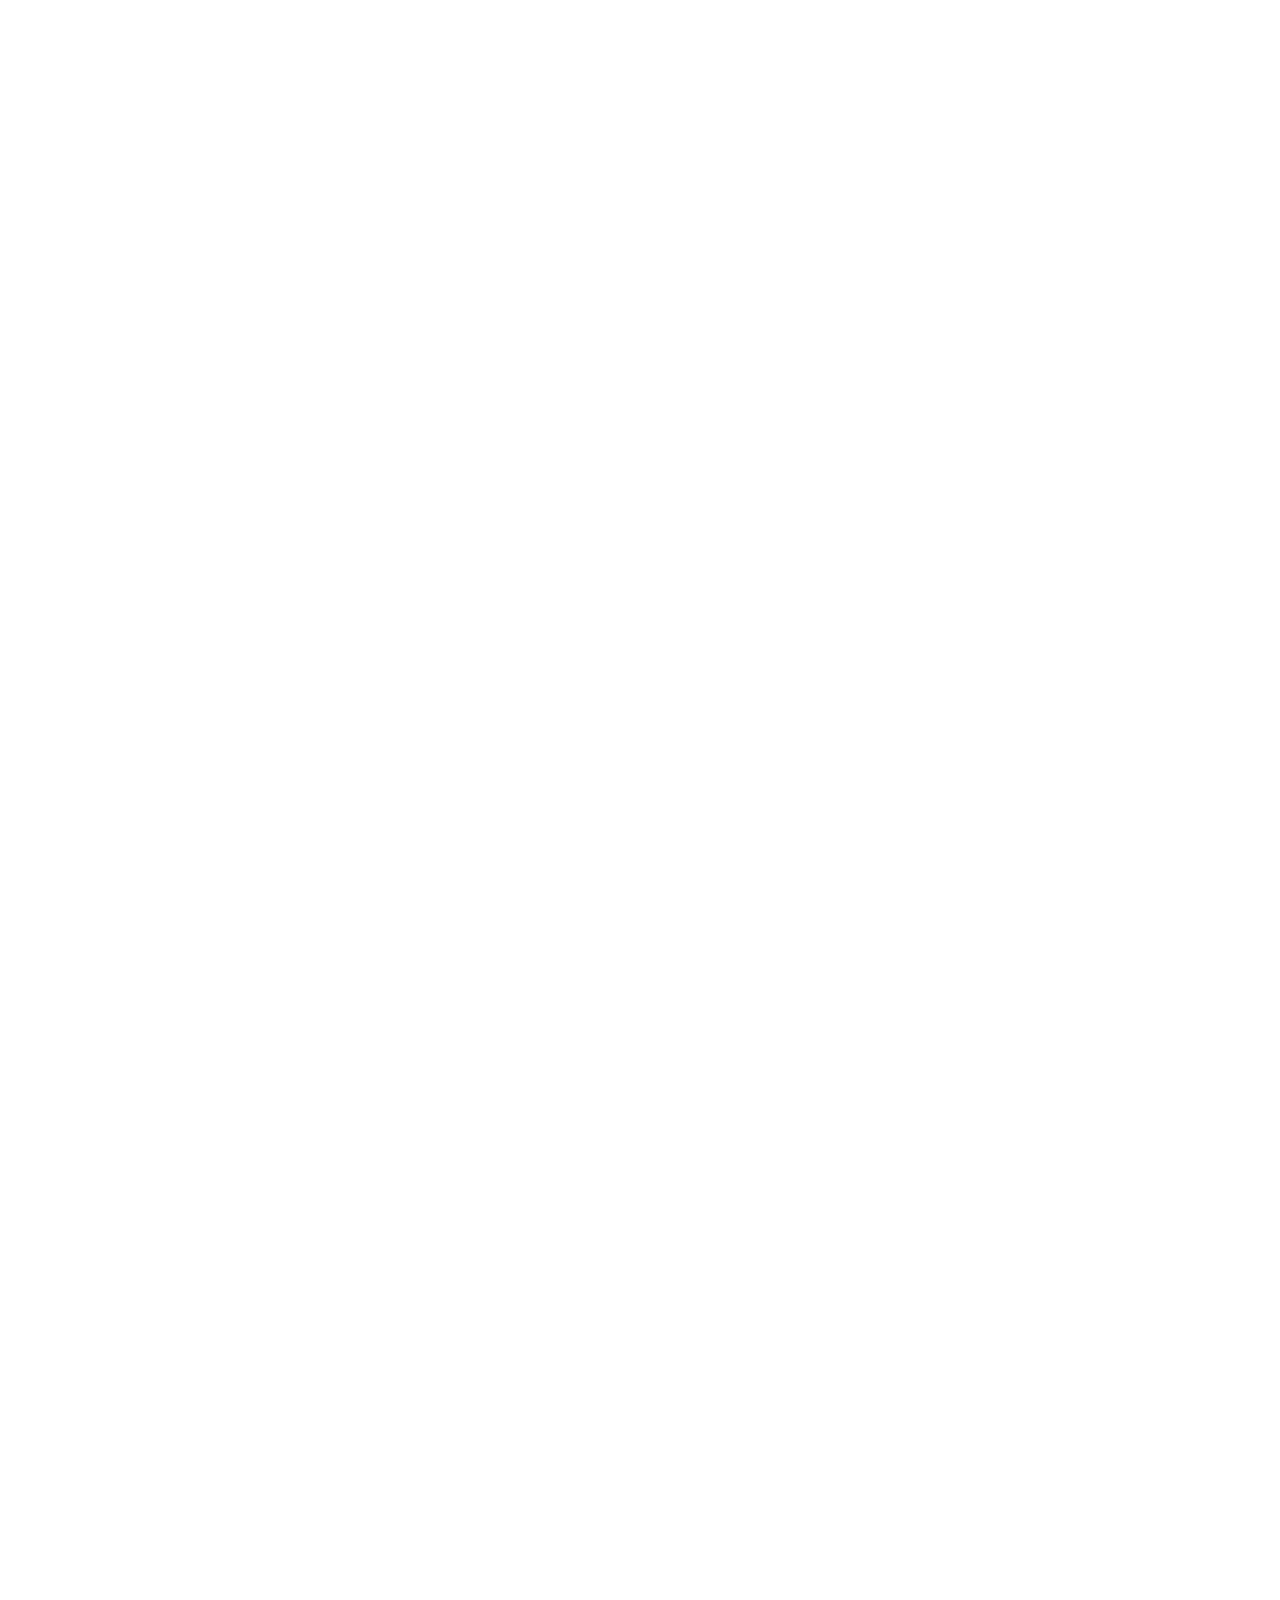
==== index.html @ 77cca32c "asd" ====
<!DOCTYPE html>
<html lang="ru">
<head>
  <meta charset="UTF-8" />
  <meta name="viewport" content="width=device-width, initial-scale=1.0" />
  <title>Nelly dental clinic — Стоматология 5 звезд</title>

  <!-- Шрифты и иконки -->
  <link rel="preconnect" href="https://fonts.googleapis.com" />
  <link rel="preconnect" href="https://fonts.gstatic.com" crossorigin />
  <link href="https://fonts.googleapis.com/css2?family=Montserrat:wght@300;400;500;600;700&display=swap" rel="stylesheet"/>
  <link rel="stylesheet" href="https://cdnjs.cloudflare.com/ajax/libs/font-awesome/6.5.0/css/all.min.css"/>
  <link rel="icon" type="image/png" href="../img/logo.jpg">

  <!-- Основные стили проекта -->
  <link rel="stylesheet" href="css/styles.css" />
</head>
<body>
  <!-- ─────── Top Bar ─────── -->
  <div class="top-bar">
    <div class="container top-bar-container">
      <div class="top-bar-info">
        <div class="info-item">
          <i class="fa-solid fa-location-dot icon"></i>
          <span class="top">Улы Дала, 35, Город Астана</span>
        </div>
        <div class="info-item">
          <i class="fa-solid fa-clock icon"></i>
          <span class="top">Пн-Пт 10:00-19:00  Сб, Вс 10:00-16:00</span>
        </div>
        <div class="info-item phone">
          <i class="fa-solid fa-phone icon"></i>
          <span>+7 705 402 61 81</span>
        </div>
      </div>

      <div class="social-icons">
        <a href="https://www.instagram.com/nelly_dental/" class="social-icon"><i class="fa-brands fa-instagram"></i></a>
        <a href="https://wa.me/77054026181" class="social-icon"><i class="fa-brands fa-whatsapp"></i></a>
        <a href="https://wa.me/77054026181" class="social-icon"><i class="fa-brands fa-telegram"></i></a>
      </div>
    </div>
  </div>

  <!-- ─────── Header ─────── -->
  <header class="header">
    <div class="container header-container">
      <!-- Логотип -->
      <div class="logo">
        <a href="/">Nelly<span>dental clinic</span></a>
      </div>

      <!-- Основная навигация (десктоп) -->
      <nav class="main-nav">
        <ul>
          <li><a href="/">ГЛАВНАЯ</a></li>
          <li><a href="/price/">ЦЕНЫ</a></li>
          <li><a href="/cases/">КЕЙСЫ</a></li>
          <li><a href="/doctors/">ВРАЧИ</a></li>
          <li><a href="/contacts/">КОНТАКТЫ</a></li>
          <li><a href="/reviews/">ОТЗЫВЫ</a></li>
          <li><a href="/media/">МЕДИА</a></li>
        </ul>
      </nav>

      <!-- Бургер-меню -->
      <div class="burger" id="burger">
        <span></span>
        <span></span>
        <span></span>
      </div>
    </div>
  </header>

  <!-- Оверлей для мобильного меню -->
  <div class="menu-overlay" id="menuOverlay"></div>

  <!-- Мобильное меню (выезжает сбоку) -->
  <nav class="mobile-nav" id="mobileNav">
    <button class="close-menu" id="closeMenu">
      <i class="fa-solid fa-times"></i>
    </button>
    <div class="mobile-nav-content">
      <div class="mobile-logo">
        <span>Nelly</span>
        <small>dental clinic</small>
      </div>
      <ul>
        <li><a href="/"><i class="fa-solid fa-house"></i>Главная</a></li>
        <li><a href="/price/"><i class="fa-solid fa-tenge-sign"></i>Цены</a></li>
        <li><a href="/cases/"><i class="fa-solid fa-images"></i>Кейсы</a></li>
        <li><a href="/doctors/"><i class="fa-solid fa-user-doctor"></i>Врачи</a></li>
        <li><a href="/contacts/"><i class="fa-solid fa-phone"></i>Контакты</a></li>
        <li><a href="/contacts/"><i class="fa-solid fa-star"></i>Отзывы</a></li>
        <li><a href="/media/"><i class="fa-solid fa-play"></i>Медиа</a></li>
      </ul>
      <div class="mobile-contact">
        <a href="tel:+77054026181" class="mobile-phone">
          <i class="fa-solid fa-phone"></i>
          +7 705 402 61 81
        </a>
        <div class="mobile-social">
          <a href="#" class="mobile-social-link">
            <i class="fa-brands fa-instagram"></i>
          </a>
          <a href="#" class="mobile-social-link">
            <i class="fa-brands fa-whatsapp"></i>
          </a>
          <a href="#" class="mobile-social-link">
            <i class="fa-brands fa-telegram"></i>
          </a>
        </div>
      </div>
    </div>
  </nav>

  <!-- ─────── Hero ─────── -->
<section class="hero-new">
  <div class="hero-new-background">
    <img src="img/main.jpeg" alt="Команда Nelly dental clinic" class="hero-new-image" />
    <div class="hero-new-overlay"></div>
  </div>

  <div class="hero-new-content">
    <div class="hero-new-actions">
      <a href="/contacts/" class="hero-new-btn primary">ЗАПИСАТЬСЯ НА ПРИЕМ</a>
      <a href="#about" class="hero-new-btn secondary">О КЛИНИКЕ</a>
    </div>
  </div>
</section>


  <!-- ─────── Tagline ─────── -->
  <section class="tagline-section">
    <div class="container">
      <img src="img/logo.jpg" class="logo-img">
      <h2 class="tagline-text">
        МЫ РАБОТАЕМ НЕ НА ПОТОК, А НА РЕЗУЛЬТАТ!
      </h2>
    </div>
  </section>

  <!-- ─────── Services 
  <section class="services-main" id="services">
    <div class="container">
      <div class="section-header">
        <h2>НАШИ УСЛУГИ</h2>
        <p>Полный спектр стоматологических услуг премиум-класса</p>
      </div>

      <div class="services-grid">
       Карточка 1 
        <div class="service-item featured">
          <i class="fa-solid fa-tooth service-icon"></i>
          <h3>ЛЕЧЕНИЕ ЗУБОВ</h3>
          <p>
            Безболезненное лечение кариеса, пульпита и других заболеваний с
            применением современных материалов и технологий.
          </p>
          <a href="../price/" class="service-link">ПОДРОБНЕЕ</a>
        </div>

        Карточка 2 
        <div class="service-item">
          <i class="fa-solid fa-bolt service-icon"></i>
          <h3>ИМПЛАНТАЦИЯ</h3>
          <p>
            Установка имплантов премиум-класса с пожизненной гарантией от
            ведущих мировых производителей.
          </p>
          <a href="/price/" class="service-link">ПОДРОБНЕЕ</a>
        </div>

        Карточка 3
        <div class="service-item">
          <i class="fa-solid fa-teeth service-icon"></i>
          <h3>ПРОТЕЗИРОВАНИЕ</h3>
          <p>
            Восстановление утраченных зубов с помощью современных коронок,
            виниров и мостовидных протезов.
          </p>
          <a href="/price/" class="service-link">ПОДРОБНЕЕ</a>
        </div>

        Карточка 4 
        <div class="service-item">
          <i class="fa-solid fa-ruler-combined service-icon"></i>
          <h3>ОРТОДОНТИЯ</h3>
          <p>
            Исправление прикуса и выравнивание зубов с помощью современных
            брекет-систем и элайнеров.
          </p>
          <a href="/price/" class="service-link">ПОДРОБНЕЕ</a>
        </div>

       Карточка 5
        <div class="service-item">
          <i class="fa-solid fa-star-of-life service-icon"></i>
          <h3>ГИГИЕНА И ОТБЕЛИВАНИЕ</h3>
          <p>
            Профессиональная чистка зубов и отбеливание для идеальной белизны и
            здоровья вашей улыбки.
          </p>
          <a href="/price/" class="service-link">ПОДРОБНЕЕ</a>
        </div>

        Карточка 6 
        <div class="service-item">
          <i class="fa-solid fa-user-doctor service-icon"></i>
          <h3>ХИРУРГИЯ</h3>
          <p>
            Хирургические вмешательства любой сложности с применением современных
            методик и оборудования.
          </p>
          <a href="/price/" class="service-link">ПОДРОБНЕЕ</a>
        </div>
      </div>
    </div>
  </section> -->

  <!-- ─────── About ─────── -->
  <section class="about-main" id="about">
    <div class="container">
      <div class="about-content">
        <div class="about-text">
          <h2>НАША МИССИЯ</h2>
          <p class="about-lead">
            Мы верим в то, что прививая навыки своевременного обращения к
            стоматологу, правильной гигиене полости рта, использование
            качественных средств гигиены — это всё приводит к осознанной заботе
            пациента о своём здоровье. Используя высококачественные современные
            методы лечения, новейшее оборудование, проверенные временем
            материалы мы добиваемся отличных долгосрочных результатов максимально
            быстро, комфортно и безболезненно. <br /><br />
            Наша миссия — донесение до населения нашей прекрасной страны
            важности профилактики и сохранности своих зубов с рождения и на всю
            жизнь! Для достижения нашей миссии мы используем понятные и простые
            методы. <br /><br />
            Наш девиз — ничего нет лучше своих зубов, данных природой.
            Отношения с пациентами построены на доверии и честности, что
            приводит к тому, что нас рекомендуют и лечатся у нас семьями,
            позволяя нашей команде вдохновляться и развиваться изо дня в день.
            Профилактика стоматологических заболеваний — это основа здоровья и
            долгосрочных улыбок.
          </p>
          <a href="/cases/" class="about-cta">ПОСМОТРЕТЬ НАШИ РАБОТЫ</a>
        </div>

        <div class="about-image">
          <img src="../img/mission.jfif" alt="Клиника Nelly dental" />
        </div>
      </div>
    </div>
  </section>

  <!-- ─────── Ratings ─────── -->
  <section class="ratings-section">
    <div class="container">
      <div class="section-header">
        <h2>НАШИ РЕЙТИНГИ</h2>
        <p>Высокие оценки пациентов на ведущих платформах</p>
      </div>

      <div class="ratings-grid">
        <div class="rating-card">
          <div class="rating-icon">
            <img src="../img/2gis.png" alt="2GIS" width="100" height="100" />
          </div>
          <div class="rating-title">2GIS</div>
          <div class="rating-link">
            <a href="https://2gis.kz" target="_blank">2gis.kz</a>
          </div>
          <div class="rating-score">
            Рейтинг<br /><strong>5.0</strong>/5.0
          </div>
        </div>
      </div>
    </div>
  </section>

  <!-- ─────── Testimonials ─────── -->
  <section class="testimonials-main">
    <div class="container">
      <div class="section-header">
        <h2>ОТЗЫВЫ ПАЦИЕНТОВ</h2>
        <p>
          Реальные истории людей, которые изменили свою жизнь благодаря красивой
          улыбке
        </p>
      </div>

      <div class="testimonials-grid">
        <!-- Отзыв 1 -->
        <div class="testimonial-card">
          <div class="testimonial-rating">
            <span class="star">★</span><span class="star">★</span
            ><span class="star">★</span><span class="star">★</span
            ><span class="star">★</span>
          </div>
          <blockquote>
            «Я хочу поделиться своим положительным опытом в стоматологии! Этот
            медицинский центр проявил высокую клиентоориентированность,
            доброжелательность и профессионализм с самого начала. Мои зубы после
            лечения выглядят идеально, вы даже не заметите, есть ли пломба.<br />
            Отдельное спасибо доктору Мерей Амирулловне и Нелли Ринатовне за их
            заботу и навыки!»
          </blockquote>
          <div class="testimonial-author">
            <div class="author-avatar">
              <img src="../img/avatar.jpg" alt="Перизат" />
            </div>
            <div class="author-info">
              <h4>Перизат Тазжибаева</h4>
            </div>
          </div>
        </div>

        <!-- Отзыв 2 -->
        <div class="testimonial-card">
          <div class="testimonial-rating">
            <span class="star">★</span><span class="star">★</span
            ><span class="star">★</span><span class="star">★</span
            ><span class="star">★</span>
          </div>
          <blockquote>
            «Хочу выразить огромную благодарность всей команде клиники и лично
            врачу Акмарал Айдарбековне за внимательное отношение и качественную
            работу! Рекомендую клинику всем, кто ценит качество и заботу».
          </blockquote>
          <div class="testimonial-author">
            <div class="author-avatar">
              <img src="../img/avatar.jpg" alt="Оксана" />
            </div>
            <div class="author-info">
              <h4>Оксана Савельева</h4>
            </div>
          </div>
        </div>

        <!-- Отзыв 3 -->
        <div class="testimonial-card">
          <div class="testimonial-rating">
            <span class="star">★</span><span class="star">★</span
            ><span class="star">★</span><span class="star">★</span
            ><span class="star">★</span>
          </div>
          <blockquote>
            «Замечательная клиника с профессиональным и заботливым персоналом!
            Очень приятно, когда в клинике не только качественное обслуживание,
            но и доброжелательная атмосфера.»
          </blockquote>
          <div class="testimonial-author">
            <div class="author-avatar">
              <img src="../img/avatar.jpg" alt="Сара" />
            </div>
            <div class="author-info">
              <h4>Сара Амангелди</h4>
            </div>
          </div>
        </div>
      </div>
    </div>
  </section>

  <!-- ─────── Footer ─────── -->
  <footer class="footer">
    <div class="container">
      <div class="footer-content">
        <div class="footer-info">
          <div class="footer-logo">
            <a href="/">Nelly dental clinic</a>
          </div>
          <p>Стоматология 5 звезд</p>
          <p>Улы Дала, 35, Город Астана</p>
          <p>Пн-Пт 10:00-19:00  Сб, Вс 10:00-16:00</p>
          <p>+7 705 402 61 81</p>
        </div>

        <div class="footer-nav">
          <h3>Навигация</h3>
          <ul>
            <li><a href="/">Главная</a></li>
            <li><a href="/price/">Цены</a></li>
            <li><a href="/cases/">Кейсы</a></li>
            <li><a href="/doctors/">Врачи</a></li>
            <li><a href="/contacts/">Контакты</a></li>
            <li><a href="/reviews/">Отзывы</a></li>
            <li><a href="/media/">Медия</a></li>

          </ul>
        </div>

        <div class="footer-social">
          <h3>Мы в соцсетях</h3>
          <div class="social-links">
            <a href="https://wa.me/77054026181" class="social-link">WhatsApp</a>
            <a
              href="https://www.instagram.com/nelly_dental/"
              class="social-link"
              >Instagram</a
            >
            <a href="https://wa.me/77054026181" class="social-link">Telegram</a>

          </div>
        </div>
      </div>

      <div class="copyright">
        <p>© 2025 Nelly dental clinic. Все права защищены.</p>
      </div>
    </div>
  </footer>

  <!-- ─────── JS ─────── -->
  <script src="js/script.js"></script>
</body>
</html>
---- css/styles.css ----
/* ===== БАЗОВЫЕ СТИЛИ ===== */
* {
  margin: 0;
  padding: 0;
  box-sizing: border-box;
}

body {
  font-family: "Montserrat", sans-serif;
  line-height: 1.6;
  color: #333;
  overflow-x: hidden;
}


.container {
  max-width: 1200px;
  margin: 0 auto;
  padding: 0 20px;
}

.hero-title.animate-in,
.hero-subtitle.animate-in {
  opacity: 1;
  transform: translateY(0);
}
/* ===== TOP BAR ===== */
.top-bar {
  background: #f8f9fa;
  padding: 10px 0;
  font-size: 14px;
  border-bottom: 1px solid #e9ecef;
}

.top-bar-container {
  display: flex;
  justify-content: space-between;
  align-items: center;
}

.top-bar-info {
  display: flex;
  gap: 30px;
}

.info-item {
  display: flex;
  align-items: center;
  gap: 8px;
}

.info-item .icon {
  color: #a374aa;
  font-size: 12px;
}

.social-icons {
  display: flex;
  gap: 15px;
}

.social-icon {
  color: #a374aa;
  font-size: 24px;
  transition: color 0.3s ease;
}

.social-icon:hover {
  color: #8e5a91;
}

/* ===== HEADER ===== */
.header {
  background: #fff;
  padding: 20px 0;
  box-shadow: 0 2px 10px rgba(0, 0, 0, 0.1);
  position: sticky;
  top: 0;
  z-index: 100;
  transition: all 0.3s ease;
}

.header-container {
  display: flex;
  justify-content: space-between;
  align-items: center;
}


.logo span {
  color: #666;
  font-weight: 400;
  font-size: 16px;
}

.main-nav ul {
  display: flex;
  list-style: none;
  gap: 40px;
}

.main-nav a {
  text-decoration: none;
  color: #333;
  font-weight: 500;
  font-size: 14px;
  letter-spacing: 0.5px;
  transition: color 0.3s ease;
}

.main-nav a:hover {
  color: #a374aa;
}

/* ===== BURGER MENU ===== */
.burger {
  display: none;
  flex-direction: column;
  cursor: pointer;
  padding: 5px;
  z-index: 1001;
  position: relative;
}

.burger span {
  width: 25px;
  height: 3px;
  background: #a374aa;
  margin: 3px 0;
  transition: 0.3s;
  border-radius: 2px;
}

.burger.active span:nth-child(1) {
  transform: rotate(-45deg) translate(-5px, 6px);
}

.burger.active span:nth-child(2) {
  opacity: 0;
}

.burger.active span:nth-child(3) {
  transform: rotate(45deg) translate(-5px, -6px);
}

/* ===== MOBILE MENU ===== */
.mobile-nav {
  position: fixed;
  top: 0;
  right: -100%;
  width: 320px;
  height: 100vh;
  background: linear-gradient(135deg, #a374aa 0%, #8e5a91 100%);
  z-index: 1000;
  transition: right 0.4s cubic-bezier(0.25, 0.46, 0.45, 0.94);
  box-shadow: -5px 0 25px rgba(0, 0, 0, 0.2);
  overflow-y: auto;
}

.mobile-nav.open {
  right: 0;
}

.mobile-nav-content {
  padding: 80px 0 30px 0;
  height: 100%;
  display: flex;
  flex-direction: column;
}

.mobile-logo {
  text-align: center;
  margin-bottom: 40px;
  padding: 0 30px;
}

.mobile-logo span {
  display: block;
  color: white;
  font-size: 24px;
  font-weight: 700;
}

.mobile-logo small {
  color: rgba(255, 255, 255, 0.8);
  font-size: 14px;
}

.mobile-nav ul {
  list-style: none;
  padding: 0;
  margin: 0;
  flex: 1;
}

.mobile-nav ul li {
  border-bottom: 1px solid rgba(255, 255, 255, 0.1);
}

.mobile-nav ul li a {
  display: flex;
  align-items: center;
  gap: 15px;
  padding: 20px 30px;
  color: white;
  text-decoration: none;
  font-weight: 500;
  font-size: 16px;
  transition: all 0.3s ease;
}

.mobile-nav ul li a:hover {
  background: rgba(255, 255, 255, 0.1);
  padding-left: 40px;
}

.mobile-nav ul li a i {
  width: 20px;
  font-size: 16px;
}

.close-menu {
  position: absolute;
  top: 20px;
  right: 20px;
  background: none;
  border: none;
  color: white;
  font-size: 24px;
  cursor: pointer;
  padding: 10px;
  border-radius: 50%;
  transition: background 0.3s ease;
  z-index: 1001;
}

.close-menu:hover {
  background: rgba(255, 255, 255, 0.1);
}

.mobile-contact {
  padding: 30px;
  border-top: 1px solid rgba(255, 255, 255, 0.1);
  margin-top: auto;
}

.mobile-phone {
  display: flex;
  align-items: center;
  gap: 10px;
  color: white;
  text-decoration: none;
  font-size: 18px;
  font-weight: 600;
  margin-bottom: 20px;
}

.mobile-social {
  display: flex;
  gap: 15px;
  justify-content: center;
  
}

.mobile-social-link {
  display: flex;
  align-items: center;
  justify-content: center;
  width: 45px;
  height: 45px;
  background: rgba(255, 255, 255, 0.1);
  border-radius: 50%;
  color: white;
  text-decoration: none;
  font-size: 18px;
  transition: all 0.3s ease;
}

.mobile-social-link:hover {
  background: rgba(255, 255, 255, 0.2);
  transform: translateY(-2px);
}

/* ===== MENU OVERLAY ===== */
.menu-overlay {
  position: fixed;
  top: 0;
  left: 0;
  width: 100%;
  height: 100vh;
  background: rgba(0, 0, 0, 0.5);
  z-index: 999;
  opacity: 0;
  visibility: hidden;
  transition: all 0.3s ease;
  backdrop-filter: blur(2px);
}

.menu-overlay.active {
  opacity: 1;
  visibility: visible;
}

/* ===== HERO SECTION ===== */
.hero-new {
  position: relative;
  width: 100%;
  height: 911px;
  overflow: hidden;
  display: flex;
  align-items: center;
  justify-content: center;
}

.hero-new-background {
  position: relative;
  width: 100%;
  height: 100%;
  top: 0;
  left: 0;
  z-index: 1;
}

.hero-new-image {
  width: 100%;
  height: 100%;
  object-fit: cover;
  display: block;
  object-position: 50% 80%;

}

.hero-new-overlay {
  position: absolute;
  width: 100%;
  height: 100%;
  top: 0;
  left: 0;
  background: linear-gradient(to top right, rgba(0, 0, 0, 0.5), rgba(163, 116, 170, 0.4));
  z-index: 2;
  pointer-events: none;
}

.hero-new-content {
  position: absolute;
  top: 68%;
  z-index: 3;
  text-align: center;
  color: #fff;
  max-width: 800px;
  padding: 0 20px;
}

.hero-new-title {
  font-size: 3rem;
  font-weight: 900;
  text-transform: uppercase;
  margin-bottom: 20px;
  text-shadow: 2px 2px 4px rgba(0, 0, 0, 0.6);
}

.hero-new-subtitle {
  font-size: 1.2rem;
  line-height: 1.6;
  margin-bottom: 30px;
  text-shadow: 1px 1px 3px rgba(0, 0, 0, 0.5);
}

.hero-new-actions {
  display: flex;
  gap: 20px;
  justify-content: center;
  flex-wrap: wrap;
}

.hero-new-btn {
  padding: 12px 30px;
  font-size: 1rem;
  font-weight: 600;
  border-radius: 50px;
  text-decoration: none;
  transition: all 0.3s ease;
}

.hero-new-btn.primary {
  background-color: #ffffff5c;
  color: #ffffff;
  box-shadow: 0 4px 15px rgba(0, 0, 0, 0.2);
  border: 2px solid white;
}

.hero-new-btn.primary:hover {
  background-color: #ffffff;
  border: 2px solid white;
  color: #a374aa;
  transform: translateY(-2px);
  box-shadow: 0 6px 20px rgba(0, 0, 0, 0.3);
}

.hero-new-btn.secondary {
  background-color: transparent;
  border: 2px solid #fff;
  color: #fff;
}

.hero-new-btn.secondary:hover {
  background-color: #fff;
  color: #a374aa;
}



/* ===== TAGLINE SECTION ===== */
.tagline-section {
  padding: 80px 0;
  background: #f8f9fa;
  text-align: center;
}

.tagline-text {
  font-size: 2.5rem;
  font-weight: 700;
  color: #a374aa;
  max-width: 800px;
  margin: 0 auto;
  line-height: 1.2;
}

.logo-img {
      object-fit: cover;
    height: 150px;
    border-radius: 147px;
    margin-bottom: 35px;
}

/* ===== SERVICES SECTION ===== */
.services-main {
  padding: 100px 0;
}

.section-header {
  text-align: center;
  margin-bottom: 60px;
}

.section-header h2 {
  font-size: 2.5rem;
  font-weight: 700;
  color: #333;
  margin-bottom: 15px;
}

.section-header p {
  font-size: 18px;
  color: #666;
  max-width: 600px;
  margin: 0 auto;
}

.services-grid {
  display: grid;
  grid-template-columns: repeat(auto-fit, minmax(350px, 1fr));
  gap: 30px;
}

.service-item {
  background: white;
  padding: 40px 30px;
  border-radius: 15px;
  box-shadow: 0 5px 25px rgba(0, 0, 0, 0.1);
  text-align: left;
  transition: all 0.3s ease;
  position: relative;
  overflow: hidden;
}

.service-item:hover {
  transform: translateY(-5px);
  box-shadow: 0 10px 35px rgba(0, 0, 0, 0.15);
}

.service-item.featured {
  border: 2px solid #a374aa;
}

.service-badge {
  position: absolute;
  top: 20px;
  right: 20px;
  background: #a374aa;
  color: white;
  padding: 5px 15px;
  border-radius: 20px;
  font-size: 12px;
  font-weight: 600;
}

.price-icon {
  margin-bottom: 20px;
  width: 70px;
  height: 70px;
  background: linear-gradient(135deg, #a374aa, #8e5a91);
  border-radius: 20px;
  display: flex;
  align-items: center;
  justify-content: center;
  color: white;
  font-size: 28px;
  flex-shrink: 0;
  box-shadow: 0 8px 25px rgba(163, 116, 170, 0.3);
  transition: all 0.3s ease;
}
.img-icon {
  margin-bottom: 20px;
  width: 70px;
  height: 70px;
  border-radius: 20px;
  display: flex;
  align-items: center;
  justify-content: center;
  font-size: 28px;
  flex-shrink: 0;
  transition: all 0.3s ease;
  object-fit: cover;
  border: #956299 solid 4px;
}

 .price-icon-karies {
  margin-bottom: 20px;
  width: 70px;
  height: 70px;
  background: linear-gradient(135deg, #a374aa, #8e5a91);
  border-radius: 20px;
  display: flex;
  align-items: center;
  justify-content: center;
  color: white;
  font-size: 28px;
  flex-shrink: 0;
  box-shadow: 0 8px 25px rgba(163, 116, 170, 0.3);
  transition: all 0.3s ease;
  position: relative; /* Добавляем для позиционирования псевдоэлемента */

}

.karies-s::after,
.karies-m::after,
.karies-l::after {
  content: '';
    position: absolute;
    top: 25px;
    right: 38px;
    width: 5px;
    height: 5px;
    background: #956299; /* Фиолетовый цвет */
    border-radius: 50%;
    box-shadow: 0 2px 8px rgba(107, 70, 193, 0.4);
}

.karies-m::after {
       top: 24px;
    right: 37px;
    width: 8px;
    height: 8px;
}

.karies-l::after {
  top: 23px;
    right: 36px;
    width: 10px;
    height: 10px;
}

.service-icon {
  margin-bottom: 20px;
  width: 70px;
  height: 70px;
  background: linear-gradient(135deg, #a374aa, #8e5a91);
  border-radius: 20px;
  display: flex;
  align-items: center;
  justify-content: center;
  color: white;
  font-size: 28px;
  flex-shrink: 0;
  box-shadow: 0 8px 25px rgba(163, 116, 170, 0.3);
  transition: all 0.3s ease;
}

.service-item h3 {
  font-size: 1.5rem;
  font-weight: 700;
  color: #333;
  margin-bottom: 15px;
}

.service-item p {
  color: #666;
  line-height: 1.6;
  margin-bottom: 25px;
}

.service-link {
  color: #a374aa;
  text-decoration: none;
  font-weight: 600;
  font-size: 14px;
  letter-spacing: 0.5px;
  transition: color 0.3s ease;
}

.service-link:hover {
  color: #8e5a91;
}

/* ===== ABOUT SECTION ===== */
.about-main {
  padding: 100px 0;
  background: #f8f9fa;
}

.about-content {
  display: grid;
  grid-template-columns: 1fr 1fr;
  gap: 60px;
  align-items: center;
}

.about-text h2 {
  font-size: 2.5rem;
  font-weight: 700;
  color: #333;
  margin-bottom: 30px;
}

.about-lead {
  font-size: 16px;
  line-height: 1.8;
  color: #666;
  margin-bottom: 40px;
}

.about-cta {
  display: inline-block;
  padding: 15px 30px;
  background: #a374aa;
  color: white;
  text-decoration: none;
  font-weight: 600;
  border-radius: 50px;
  transition: all 0.3s ease;
}

.about-cta:hover {
  background: #8e5a91;
  transform: translateY(-2px);
}

.about-image {
  position: relative;
}

.about-image img {
  width: 100%;
  border-radius: 15px;
  box-shadow: 0 10px 30px rgba(0, 0, 0, 0.2);
}

.image-decoration {
  position: absolute;
  top: -20px;
  right: -20px;
  width: 100px;
  height: 100px;
  background: linear-gradient(135deg, #a374aa, #8e5a91);
  border-radius: 50%;
  z-index: -1;
}

/* ===== RATINGS SECTION ===== */
.ratings-section {
  padding: 100px 0;
}

.ratings-grid {
  display: flex;
  justify-content: center;
}

.rating-card {
  background: white;
  padding: 40px;
  width: 50%;
  border-radius: 15px;
  box-shadow: 0 5px 25px rgba(0, 0, 0, 0.1);
  text-align: center;
}

.rating-icon img {
  border-radius: 10px;
}

.rating-title {
  font-size: 1.5rem;
  font-weight: 700;
  color: #333;
  margin: 20px 0 10px;
}

.rating-link a {
  color: #a374aa;
  text-decoration: none;
}

.rating-score {
  margin-top: 20px;
  font-size: 18px;
  color: #666;
}

.rating-score strong {
  color: #a374aa;
  font-size: 2rem;
}

/* ===== TESTIMONIALS SECTION ===== */
.testimonials-main {
  padding: 100px 0;
  background: #f8f9fa;
}

.testimonials-grid {
  display: grid;
  grid-template-columns: repeat(auto-fit, minmax(350px, 1fr));
  gap: 30px;
}

.testimonial-card {
  background: white;
  padding: 40px 30px;
  border-radius: 15px;
  box-shadow: 0 5px 25px rgba(0, 0, 0, 0.1);
  transition: all 0.3s ease;
}

.testimonial-card:hover {
  transform: translateY(-5px);
  box-shadow: 0 10px 35px rgba(0, 0, 0, 0.15);
}

.testimonial-rating {
  margin-bottom: 20px;
}

.star {
  color: #ffc107;
  font-size: 18px;
}

.testimonial-card blockquote {
  font-style: italic;
  line-height: 1.6;
  color: #666;
  margin-bottom: 25px;
}

.testimonial-author {
  display: flex;
  align-items: center;
  gap: 15px;
}

.author-avatar img {
  width: 50px;
  height: 50px;
  border-radius: 50%;
  object-fit: cover;
}

.author-info h4 {
  color: #333;
  font-weight: 600;
}

/* ===== FOOTER ===== */
.footer {
  background: #a374aa;
  color: white;
  padding: 60px 0 20px;
}

.footer-content {
  display: grid;
  grid-template-columns: 2fr 1fr 1fr;
  gap: 40px;
  margin-bottom: 40px;
}

.footer-logo a {
  font-size: 24px;
  font-weight: 700;
  color: #ffffff;
  text-decoration: none;
}

.footer-info p {
  margin: 10px 0;
  color: #eeecec;
}

.footer-nav h3,
.footer-social h3 {
  margin-bottom: 20px;
  color: #ffffff;
  
}

.footer-nav ul {
  list-style: none;
}

.footer-nav ul li {
  margin-bottom: 10px;
}

.footer-nav ul li a {
  color: #eeecec;
  text-decoration: none;
  transition: color 0.3s ease;
}

.footer-nav ul li a:hover {
  color: #a374aa;
}


.social-kont {
  color: #a374aa;
  text-decoration: none;
  transition: color 0.3s ease;
}

.social-link {
  color: #eeecec;
  text-decoration: none;
  transition: color 0.3s ease;
}

.social-link:hover {
  color: #a374aa;
}

.copyright {
  text-align: center;
  padding-top: 20px;
  border-top: 1px solid #dfdfdf;
  color: #ffffff;
}

/* ===== RESPONSIVE DESIGN ===== */
@media (max-width: 1024px) {

      .hero-new-content {
        top: 40%;
      }

  .hero-new-image {
    transform: scale(1.2) translateX(10px) translateY(-20px);
  }
  .hero-content-prices {
    grid-template-columns: 1fr;
    gap: 50px;
    text-align: center;
  }

  .hero-content-beautiful {
    display: flex !important;
    flex-direction: column;
  }

  .cta-content-beautiful {
    display: flex !important;
    flex-direction: column;
  }
  
  .cta-content-prices {
    grid-template-columns: 1fr;
    gap: 50px;
    text-align: center;
  }
  
  .services-grid {
    grid-template-columns: repeat(auto-fit, minmax(350px, 1fr));
  }
}
@media (max-width: 768px) {

  .cta-content-media {
    display: flex !important;
    flex-direction: column;
    }

    .hero-new-title {
    font-size: 2rem;
  }

  
  .social-links {
    align-items: center;
  }

  .hero-new {
    height: fit-content;
  }

  .hero-new-content{
    margin: 50px 0;
  }

  .hero-new-subtitle {
    font-size: 1rem;
  }

  .hero-new-actions {
    gap: 15px;
  }

  .hero-new-btn {
    font-size: 0.8rem;
    width: 170px;
    justify-content: center;
    align-content: center;
  }
  
  .top-bar {
    display: none;
  }

  .header {
    padding: 15px 0;
  }

  .media-hero-beautiful {
    min-height: 80vh !important;
  }

  .header-container {
    padding: 0 20px;
  }

  .main-nav {
    display: none;
  }

  .burger {
    display: flex;
  }

  .logo a {
    font-size: 22px;
  }

  .mobile-nav {
    width: 100%;
  }

  .hero-main {
    min-height: 70vh;
    padding: 40px 0;
  }

  .hero-title {
    font-size: 2.5rem;
  }

  .hero-subtitle {
    font-size: 16px;
    margin-bottom: 30px;
  }

  .hero-actions {
    flex-direction: column;
    gap: 15px;
    align-items: center;
  }

  .cta-button {
    width: 100%;
    max-width: 280px;
    justify-content: center;
  }

  .tagline-text {
    font-size: 1.8rem;
    padding: 0 20px;
  }

  .services-main,
  .about-main,
  .testimonials-main,
  .ratings-section {
    padding: 60px 0;
  }

  .section-header h2 {
    font-size: 2rem;
  }

  .services-grid {
    grid-template-columns: 1fr;
    gap: 20px;
  }

  .about-content {
    grid-template-columns: 1fr;
    gap: 40px;
  }

  .about-text {
    text-align: center;
  }

  .about-text h2 {
    font-size: 2rem;
  }

  .testimonials-grid {
    grid-template-columns: 1fr;
    gap: 20px;
  }

  .testimonial-card {
    padding: 30px 20px;
  }

  .footer-content {
    grid-template-columns: 1fr;
    gap: 30px;
    text-align: center;
  }
}

@media (max-width: 480px) {
  .container {
    padding: 0 15px;
  }

  .hero-title {
    font-size: 2rem;
  }

  .tagline-text {
    font-size: 1.5rem;
  }

  .section-header h2 {
    font-size: 1.8rem;
  }

  .service-item,
  .testimonial-card {
    padding: 25px 15px;
  }

  .mobile-nav {
    width: 100%;
  }

  .mobile-nav-content {
    padding: 60px 0 20px 0;
  }
}

/* ===== ANIMATIONS ===== */
@keyframes fadeInUp {
  from {
    opacity: 0;
    transform: translateY(30px);
  }
  to {
    opacity: 1;
    transform: translateY(0);
  }
}

.animate-in {
  animation: fadeInUp 0.6s ease forwards;
}

/* ===== SMOOTH SCROLLING ===== */
html {
  scroll-behavior: smooth;
}

/* ===== FOCUS STYLES ===== */
button:focus,
a:focus {
  outline: 2px solid #a374aa;
  outline-offset: 2px;
}

/* ===== LOADING STATES ===== */
.loaded {
  opacity: 1;
}

body {
  opacity: 0;
  transition: opacity 0.3s ease;
}

body.loaded {
  opacity: 1;
}

/* ===== BREADCRUMB ===== */
.breadcrumb {
  background: #f8f9fa;
  padding: 15px 0;
  border-bottom: 1px solid #e9ecef;
}

.breadcrumb a {
  color: #a374aa;
  text-decoration: none;
  font-weight: 500;
}

.breadcrumb a:hover {
  color: #8e5a91;
}

.breadcrumb .separator {
  margin: 0 10px;
  color: #666;
}

.breadcrumb span:last-child {
  color: #666;
}

/* ===== ACTIVE NAVIGATION ===== */
.main-nav a.active {
  color: #a374aa;
  font-weight: 600;
}

/* ===== CONTACTS SECTION ===== */
.contacts-section {
  padding: 80px 0;
}

.contacts-content {
  display: grid;
  grid-template-columns: 1fr 1fr;
  gap: 60px;
  align-items: start;
}

.contacts-info h1 {
  font-size: 2.5rem;
  font-weight: 700;
  color: #333;
  margin-bottom: 10px;
}

.contacts-info h2 {
  font-size: 1.5rem;
  font-weight: 600;
  color: #a374aa;
  margin-bottom: 40px;
}

.contact-block h3 {
  font-size: 1.3rem;
  font-weight: 700;
  color: #333;
  margin-bottom: 20px;
}

.address-details {
  margin-bottom: 30px;
}

.address-details p {
  color: #666;
  margin-bottom: 8px;
  display: flex;
  align-items: center;
  gap: 10px;
}

.address-details p i {
  color: #a374aa;
  width: 16px;
}

.contact-item {
  display: flex;
  align-items: center;
  gap: 15px;
  margin-bottom: 20px;
  font-size: 16px;
}

.contact-item i {
  color: #a374aa;
  width: 20px;
}

.contact-item strong {
  color: #333;
  font-size: 18px;
}

.whatsapp-btn {
  display: inline-flex;
  align-items: center;
  gap: 10px;
  padding: 15px 25px;
  background: #25d366;
  color: white;
  text-decoration: none;
  font-weight: 600;
  border-radius: 50px;
  transition: all 0.3s ease;
  margin: 20px 0 30px 0;
}

.whatsapp-btn:hover {
  background: #128c7e;
  transform: translateY(-2px);
}

.working-hours,
.social-networks {
  margin-top: 30px;
}

.working-hours h4,
.social-networks h4 {
  font-size: 1.1rem;
  font-weight: 600;
  color: #333;
  margin-bottom: 15px;
  display: flex;
  align-items: center;
  gap: 10px;
}

.working-hours h4 i,
.social-networks h4 i {
  color: #a374aa;
}

.working-hours p {
  color: #666;
  margin-bottom: 5px;
}

.social-links {
  display: flex;
  flex-direction: column;
  gap: 10px;
}


.social-links .social-link {
  display: flex;
  align-items: center;
  gap: 10px;
  color: #eeecec;
  text-decoration: none;
  transition: color 0.3s ease;
}

.social-links .social-link:hover {
  color: #a374aa;
}

.social-links .social-link i {
  width: 20px;
  font-size: 16px;
}

/* ===== MAP CONTAINER ===== */
.map-container {
  position: relative;
  height: 500px;
  border-radius: 15px;
  overflow: hidden;
  box-shadow: 0 10px 30px rgba(0, 0, 0, 0.1);
}

.map-placeholder {
  width: 100%;
  height: 100%;
  position: relative;
}

.map-placeholder iframe {
  border-radius: 15px;
}



/* ===== CASES PAGE STYLES ===== */

/* Beautiful Hero Section */
.cases-hero-beautiful {
  position: relative;
  min-height: fit-content;
  padding: 70px 0;
  display: flex;
  align-items: center;
  overflow: hidden;
  background: linear-gradient(135deg, #f8f9fa 0%, #e9ecef 100%);
}

.hero-background {
  position: absolute;
  top: 0;
  left: 0;
  width: 100%;
  height: 100%;
  z-index: 1;
}

.floating-shapes {
  position: absolute;
  width: 100%;
  height: 100%;
}

.shape {
  position: absolute;
  border-radius: 50%;
  background: linear-gradient(135deg, rgba(163, 116, 170, 0.1), rgba(142, 90, 145, 0.05));
  animation: float 6s ease-in-out infinite;
}

.shape-1 {
  width: 80px;
  height: 80px;
  top: 20%;
  left: 10%;
  animation-delay: 0s;
}

.shape-2 {
  width: 120px;
  height: 120px;
  top: 60%;
  right: 15%;
  animation-delay: 2s;
}

.shape-3 {
  width: 60px;
  height: 60px;
  bottom: 30%;
  left: 20%;
  animation-delay: 4s;
}

.shape-4 {
  width: 100px;
  height: 100px;
  top: 10%;
  right: 30%;
  animation-delay: 1s;
}

@keyframes float {
  0%, 100% { transform: translateY(0px) rotate(0deg); }
  50% { transform: translateY(-20px) rotate(180deg); }
}

.hero-content-beautiful {
  position: relative;
  z-index: 2;
  display: grid;
  grid-template-columns: 1fr 1fr;
  gap: 80px;
  align-items: center;
}

.hero-text-beautiful {
  animation: slideInLeft 1s ease-out;
}

.breadcrumb-beautiful {
  margin-bottom: 30px;
  font-size: 14px;
}

.breadcrumb-beautiful a {
  color: #a374aa;
  text-decoration: none;
  font-weight: 500;
}

.breadcrumb-beautiful .separator {
  margin: 0 15px;
  color: #a374aa;
  font-size: 12px;
}

.breadcrumb-beautiful span:last-child {
  color: #666;
}

.hero-title-beautiful {
  font-size: 3.5rem;
  font-weight: 700;
  line-height: 1.1;
  margin-bottom: 30px;
}

.title-word {
  display: inline-block;
  position: relative;
  color: #333;
  animation: titleReveal 1.5s ease-out forwards;
  animation-delay: 0.5s;
  opacity: 0;
}

.title-word:nth-child(2) {
  animation-delay: 0.8s;
}

.title-accent {
  display: block;
  color: #a374aa;
  font-size: 1.5rem;
  font-weight: 400;
  margin-top: 10px;
  animation: fadeInUp 1s ease-out 1.2s both;
}

@keyframes titleReveal {
  0% {
    opacity: 0;
    transform: translateY(50px);
  }
  100% {
    opacity: 1;
    transform: translateY(0);
  }
}

.hero-subtitle-beautiful {
  font-size: 18px;
  line-height: 1.6;
  color: #666;
  margin-bottom: 40px;
  animation: fadeInUp 1s ease-out 1s both;
}

.hero-stats-beautiful {
  display: flex;
  gap: 40px;
  animation: fadeInUp 1s ease-out 1.4s both;
}

.stat-beautiful {
  text-align: center;
}

.stat-number {
  font-size: 2.5rem;
  font-weight: 700;
  color: #a374aa;
  margin-bottom: 5px;
}

.stat-label {
  font-size: 14px;
  color: #666;
  font-weight: 500;
}

.hero-visual-beautiful {
  animation: slideInRight 1s ease-out;
}

.showcase-container {
  position: relative;
}

.showcase-main {
  background: white;
  border-radius: 20px;
  padding: 30px;
  box-shadow: 0 20px 60px rgba(0, 0, 0, 0.1);
  margin-bottom: 20px;
}

.before-after-showcase {
  display: grid;
  grid-template-columns: 1fr auto 1fr;
  gap: 20px;
  align-items: center;
  margin-bottom: 20px;
}

.showcase-image {
  position: relative;
  border-radius: 15px;
  overflow: hidden;
}

.showcase-image img {
  width: 100%;
  height: 150px;
  object-fit: cover;
}

.image-label {
  position: absolute;
  top: 10px;
  left: 10px;
  background: rgba(0, 0, 0, 0.8);
  color: white;
  padding: 5px 10px;
  border-radius: 15px;
  font-size: 12px;
  font-weight: 600;
}

.showcase-divider {
  display: flex;
  flex-direction: column;
  align-items: center;
  gap: 10px;
}

.divider-line {
  width: 2px;
  height: 40px;
  background: linear-gradient(to bottom, #a374aa, #8e5a91);
}

.divider-icon {
  font-size: 20px;
  color: #a374aa;
}

.showcase-info h3 {
  font-size: 18px;
  font-weight: 600;
  color: #333;
  margin-bottom: 10px;
}

.showcase-tags {
  display: flex;
  gap: 10px;
}

.showcase-tags .tag {
  background: #f8f9fa;
  color: #a374aa;
  padding: 5px 12px;
  border-radius: 15px;
  font-size: 12px;
  font-weight: 500;
}

.showcase-thumbnails {
  display: flex;
  gap: 10px;
  justify-content: center;
}

.thumbnail {
  width: 60px;
  height: 60px;
  border-radius: 10px;
  overflow: hidden;
  cursor: pointer;
  opacity: 0.6;
  transition: all 0.3s ease;
  border: 2px solid transparent;
}

.thumbnail.active {
  opacity: 1;
  border-color: #a374aa;
}

.thumbnail img {
  width: 100%;
  height: 100%;
  object-fit: cover;
}


/* Cases Gallery */
.cases-gallery-beautiful {
  padding: 40px 0 100px;
  background: white;
}

.cases-grid-beautiful {
  display: grid;
  grid-template-columns: repeat(auto-fit, minmax(400px, 1fr));
  gap: 40px;
  margin-bottom: 60px;
}

.case-card-beautiful {
  background: white;
  border-radius: 20px;
  overflow: hidden;
  box-shadow: 0 10px 30px rgba(0, 0, 0, 0.1);
  transition: all 0.5s ease;
  opacity: 0;
  transform: translateY(30px);
  animation: fadeInUp 0.6s ease forwards;
}

.case-card-beautiful:nth-child(1) { animation-delay: 0.1s; }
.case-card-beautiful:nth-child(2) { animation-delay: 0.2s; }
.case-card-beautiful:nth-child(3) { animation-delay: 0.3s; }
.case-card-beautiful:nth-child(4) { animation-delay: 0.4s; }
.case-card-beautiful:nth-child(5) { animation-delay: 0.5s; }
.case-card-beautiful:nth-child(6) { animation-delay: 0.6s; }

.case-card-beautiful:hover {
  transform: translateY(-10px);
  box-shadow: 0 20px 50px rgba(0, 0, 0, 0.15);
}

.case-card-beautiful.featured {
  border: 2px solid #a374aa;
  position: relative;
}

.case-card-beautiful.featured::before {
  position: absolute;
  top: 20px;
  right: 20px;
  background: #a374aa;
  color: white;
  padding: 5px 15px;
  border-radius: 15px;
  font-size: 12px;
  font-weight: 600;
  z-index: 3;
}

.case-image-beautiful {
  position: relative;
  height: 350px;
  overflow: hidden;
}

.before-after-slider {
  position: relative;
  width: 100%;
  height: 100%;
}

.slider-image {
  position: absolute;
  top: 0;
  left: 0;
  width: 100%;
  height: 100%;
}

.slider-image img {
  width: 100%;
  height: 100%;
  object-fit: cover;
}

.before-img {
  z-index: 2;
  clip-path: polygon(0 0, 50% 0, 50% 100%, 0 100%);
  transition: clip-path 0.3s ease;
}

.after-img {
  z-index: 1;
}

.image-overlay {
  position: absolute;
  top: 15px;
  left: 15px;
  background: rgba(0, 0, 0, 0.8);
  color: white;
  padding: 8px 15px;
  border-radius: 20px;
  font-size: 12px;
  font-weight: 600;
}

.after-img .image-overlay {
  left: auto;
  right: 15px;
}

.slider-handle {
  position: absolute;
  top: 50%;
  left: 50%;
  transform: translate(-50%, -50%);
  z-index: 3;
  cursor: ew-resize;
}

.handle-button {
  width: 40px;
  height: 40px;
  background: white;
  border-radius: 50%;
  display: flex;
  align-items: center;
  justify-content: center;
  font-size: 16px;
  color: #a374aa;
  box-shadow: 0 4px 15px rgba(0, 0, 0, 0.2);
  transition: all 0.3s ease;
}

.handle-button:hover {
  transform: scale(1.1);
  box-shadow: 0 6px 20px rgba(0, 0, 0, 0.3);
}






.case-content-beautiful {
  padding: 30px;
}

.case-header-beautiful {
  display: flex;
  justify-content: space-between;
  align-items: flex-start;
  margin-bottom: 15px;
}

.case-header-beautiful h3 {
  font-size: 1.3rem;
  font-weight: 600;
  color: #333;
  line-height: 1.3;
  flex: 1;
  margin-right: 15px;
}

.case-rating {
  display: flex;
  gap: 2px;
}

.case-rating .star {
  color: #ffc107;
  font-size: 14px;
}

.case-description {
  color: #666;
  line-height: 1.6;
  margin-bottom: 20px;
}

.case-details-beautiful {
  display: flex;
  gap: 20px;
  margin-bottom: 20px;
}

.detail-item {
  display: flex;
  align-items: center;
  gap: 8px;
  font-size: 14px;
  color: #666;
}

.detail-item i {
  color: #a374aa;
  width: 16px;
}

.case-tags-beautiful {
  display: flex;
  gap: 10px;
  flex-wrap: wrap;
}

.case-tags-beautiful .tag {
  padding: 6px 15px;
  border-radius: 20px;
  font-size: 12px;
  font-weight: 500;
}

.case-tags-beautiful .tag.primary {
  background: #a374aa;
  color: white;
}

.case-tags-beautiful .tag:not(.primary) {
  background: #f8f9fa;
  color: #666;
}

.load-more-beautiful {
  text-align: center;
}

.load-more-btn {
  display: inline-flex;
  align-items: center;
  gap: 10px;
  padding: 15px 30px;
  background: transparent;
  border: 2px solid #a374aa;
  color: #a374aa;
  border-radius: 50px;
  font-weight: 600;
  cursor: pointer;
  transition: all 0.3s ease;
  font-family: 'Montserrat', sans-serif;
}

.load-more-btn:hover {
  background: #a374aa;
  color: white;
  transform: translateY(-2px);
}

/* Patient Stories */
.patient-stories-beautiful {
  padding: 100px 0;
  background: #f8f9fa;
}

.stories-header-beautiful {
  text-align: center;
  margin-bottom: 60px;
}

.stories-header-beautiful h2 {
  font-size: 2.5rem;
  font-weight: 700;
  color: #333;
  margin-bottom: 15px;
}

.stories-header-beautiful p {
  font-size: 18px;
  color: #666;
  max-width: 600px;
  margin: 0 auto;
}

.stories-carousel {
  display: flex;
  flex-wrap: wrap;
  gap: 30px;
  justify-content: center;
  padding-bottom: 20px;
  margin-bottom: 40px;
}

.story-card-beautiful {
  flex: 1 1 300px;
  max-width: 400px; 
  background: white;
  padding: 40px 30px;
  border-radius: 20px;
  box-shadow: 0 10px 30px rgba(0, 0, 0, 0.1);
  transition: all 0.3s ease;
}

.story-card-beautiful:hover {
  transform: translateY(-5px);
  box-shadow: 0 15px 40px rgba(0, 0, 0, 0.15);
}

.story-avatar {
  position: relative;
  width: 80px;
  height: 80px;
  margin: 0 auto 20px;
}

.story-avatar img {
  width: 100%;
  height: 100%;
  border-radius: 50%;
  object-fit: cover;
}

@keyframes rotate {
  0% { transform: rotate(0deg); }
  100% { transform: rotate(360deg); }
}

.story-content {
  text-align: center;
}

.story-rating {
  margin-bottom: 20px;
}

.story-rating .star {
  color: #ffc107;
  font-size: 16px;
  margin: 0 2px;
}

.story-content blockquote {
  font-style: italic;
  line-height: 1.6;
  color: #666;
  margin-bottom: 25px;
  font-size: 15px;
}

.story-author h4 {
  color: #333;
  font-weight: 600;
  margin-bottom: 5px;
}

.story-author p {
  color: #a374aa;
  font-size: 14px;
}
/* Beautiful CTA */
.cta-beautiful {
  position: relative;
  padding: 100px 0;
  background: linear-gradient(135deg, #a374aa 0%, #8e5a91 100%);
  overflow: hidden;
}

.cta-background {
  position: absolute;
  top: 0;
  left: 0;
  width: 100%;
  height: 100%;
}

.cta-shapes {
  position: absolute;
  width: 100%;
  height: 100%;
}

.cta-shape {
  position: absolute;
  border-radius: 50%;
  background: rgba(255, 255, 255, 0.1);
  animation: float 8s ease-in-out infinite;
}

.cta-shape-1 {
  width: 100px;
  height: 100px;
  top: 20%;
  left: 10%;
  animation-delay: 0s;
}

.cta-shape-2 {
  width: 150px;
  height: 150px;
  bottom: 20%;
  right: 15%;
  animation-delay: 3s;
}

.cta-shape-3 {
  width: 80px;
  height: 80px;
  top: 60%;
  left: 70%;
  animation-delay: 6s;
}

.cta-content-beautiful {
  position: relative;
  z-index: 2;
  display: grid;
  grid-template-columns: 1fr 1fr;
  gap: 60px;
  align-items: center;
}

.cta-text-beautiful {
  color: white;
}

.cta-text-beautiful h2 {
  font-size: 2.5rem;
  font-weight: 700;
  margin-bottom: 20px;
}

.cta-text-beautiful p {
  font-size: 18px;
  line-height: 1.6;
  margin-bottom: 40px;
  opacity: 0.9;
}

.cta-benefits-beautiful {
  display: flex;
  flex-direction: column;
  gap: 15px;
}

.benefit-beautiful {
  display: flex;
  align-items: center;
  gap: 15px;
}

.benefit-icon {
  width: 30px;
  height: 30px;
  background: rgba(255, 255, 255, 0.2);
  border-radius: 50%;
  display: flex;
  align-items: center;
  justify-content: center;
  font-weight: 600;
  flex-shrink: 0;
}

.cta-action-beautiful {
  text-align: center;
}

.cta-btn-beautiful {
  position: relative;
  display: inline-block;
  padding: 20px 40px;
  background: white;
  color: #a374aa;
  text-decoration: none;
  font-weight: 700;
  border-radius: 50px;
  font-size: 18px;
  transition: all 0.3s ease;
  margin-bottom: 30px;
  overflow: hidden;
}

.cta-btn-beautiful:hover {
  transform: translateY(-3px);
  box-shadow: 0 10px 30px rgba(0, 0, 0, 0.3);
}

.btn-glow {
  position: absolute;
  top: 0;
  left: -100%;
  width: 100%;
  height: 100%;
  background: linear-gradient(90deg, transparent, rgba(255, 255, 255, 0.3), transparent);
  transition: left 0.5s ease;
}

.cta-btn-beautiful:hover .btn-glow {
  left: 100%;
}

.cta-contact-beautiful {
  color: white;
}

.cta-contact-beautiful span {
  display: block;
  margin-bottom: 10px;
  opacity: 0.8;
}

.cta-contact-beautiful a {
  color: white;
  text-decoration: none;
  font-size: 20px;
  font-weight: 600;
}


/* Animation keyframes */
@keyframes slideInLeft {
  0% {
    opacity: 0;
    transform: translateX(-50px);
  }
  100% {
    opacity: 1;
    transform: translateX(0);
  }
}

@keyframes slideInRight {
  0% {
    opacity: 0;
    transform: translateX(50px);
  }
  100% {
    opacity: 1;
    transform: translateX(0);
  }
}

@keyframes fadeInUp {
  0% {
    opacity: 0;
    transform: translateY(30px);
  }
  100% {
    opacity: 1;
    transform: translateY(0);
  }
}

/* Filter animations */
.case-card-beautiful.filter-hidden {
  opacity: 0;
  transform: scale(0.8);
  pointer-events: none;
}

.case-card-beautiful.filter-visible {
  opacity: 1;
  transform: scale(1);
  pointer-events: auto;
}

/* Loading states */
.cases-grid-beautiful.loading .case-card-beautiful {
  opacity: 0.5;
  pointer-events: none;
}

.load-more-btn.loading {
  opacity: 0.7;
  pointer-events: none;
}

.load-more-btn.loading i {
  animation: spin 1s linear infinite;
}

@keyframes spin {
  0% { transform: rotate(0deg); }
  100% { transform: rotate(360deg); }
}

/* ===== MEDIA PAGE STYLES ===== */

/* Beautiful Hero Section */
.media-hero-beautiful {
  position: relative;
  min-height: 100vh;
  padding: 40px 0;
  display: flex;
  align-items: center;
  overflow: hidden;
  background: linear-gradient(164deg, #a374aa 50%, #78537d 90%);
}

.hero-background-media {
  position: absolute;
  top: 0;
  left: 0;
  width: 100%;
  height: 100%;
  z-index: 1;
}

.floating-media-shapes {
  position: absolute;
  width: 100%;
  height: 100%;
}

.media-shape {
  position: absolute;
  width: 80px;
  height: 80px;
  border-radius: 20px;
  background: rgba(255, 255, 255, 0.1);
  display: flex;
  align-items: center;
  justify-content: center;
  color: rgba(255, 255, 255, 0.6);
  font-size: 24px;
  animation: floatMedia 8s ease-in-out infinite;
  backdrop-filter: blur(10px);
}

.media-shape-1 {
  top: 20%;
  left: 10%;
  animation-delay: 0s;
}

.media-shape-2 {
  top: 60%;
  right: 15%;
  animation-delay: 2s;
}

.media-shape-3 {
  bottom: 30%;
  left: 20%;
  animation-delay: 4s;
}

.media-shape-4 {
  top: 10%;
  right: 30%;
  animation-delay: 6s;
}

@keyframes floatMedia {
  0%, 100% { 
    transform: translateY(0px) rotate(0deg); 
    opacity: 0.6;
  }
  50% { 
    transform: translateY(-30px) rotate(180deg); 
    opacity: 1;
  }
}

.hero-content-media {
  position: relative;
  z-index: 2;
  text-align: center;
  color: white;
  animation: fadeInUp 1s ease-out;
}

.breadcrumb-media {
  margin-bottom: 30px;
  font-size: 14px;
  opacity: 0.9;
}

.breadcrumb-media a {
  color: rgba(255, 255, 255, 0.8);
  text-decoration: none;
  font-weight: 500;
  transition: color 0.3s ease;
}

.breadcrumb-media a:hover {
  color: white;
}

.breadcrumb-media .separator {
  margin: 0 15px;
  color: rgba(255, 255, 255, 0.6);
}

.hero-title-media {
  font-size: 4rem;
  font-weight: 700;
  line-height: 1.1;
  margin-bottom: 30px;
}

.title-word-media {
  display: inline-block;
  position: relative;
  animation: titleGlow 2s ease-in-out infinite alternate;
}

.title-accent-media {
  display: block;
  font-size: 1.5rem;
  font-weight: 400;
  margin-top: 15px;
  opacity: 0.9;
}
@keyframes titleGlow {
  0% {
    text-shadow: 0 0 6px rgba(255, 255, 255, 0.3);
  }
  100% {
    text-shadow: 0 0 12px rgba(255, 255, 255, 0.4), 0 0 16px rgba(255, 255, 255, 0.2);
  }
}


.hero-subtitle-media {
  font-size: 18px;
  line-height: 1.6;
  margin-bottom: 50px;
  opacity: 0.9;
  max-width: 600px;
  margin-left: auto;
  margin-right: auto;
}


.hero-cta-media {
  margin-top: 40px;
}

.scroll-to-videos-btn {
  display: inline-flex;
  align-items: center;
  gap: 12px;
  padding: 18px 35px;
  background: rgba(255, 255, 255, 0.2);
  color: white;
  border: 2px solid rgba(255, 255, 255, 0.3);
  border-radius: 50px;
  font-size: 16px;
  font-weight: 600;
  cursor: pointer;
  transition: all 0.3s ease;
  position: relative;
  overflow: hidden;
  backdrop-filter: blur(10px);
}

.scroll-to-videos-btn:hover {
  background: rgba(255, 255, 255, 0.3);
  border-color: rgba(255, 255, 255, 0.5);
  transform: translateY(-3px);
  box-shadow: 0 10px 30px rgba(0, 0, 0, 0.3);
}

.btn-ripple {
  position: absolute;
  top: 0;
  left: -100%;
  width: 100%;
  height: 100%;
  background: linear-gradient(90deg, transparent, rgba(255, 255, 255, 0.2), transparent);
  transition: left 0.6s ease;
}

.scroll-to-videos-btn:hover .btn-ripple {
  left: 100%;
}

/* Filter Section */
.media-filter-section {
  padding: 80px 0 40px;
  background: white;
}

.filter-header-media {
  text-align: center;
  margin-bottom: 50px;
}

.filter-header-media h2 {
  font-size: 2.5rem;
  font-weight: 700;
  color: #333;
  margin-bottom: 15px;
}

.filter-header-media p {
  font-size: 18px;
  color: #666;
}

.media-filter-buttons {
  display: flex;
  justify-content: center;
  gap: 15px;
  flex-wrap: wrap;
}

.media-filter-btn {
  display: flex;
  align-items: center;
  gap: 10px;
  padding: 15px 25px;
  background: white;
  border: 2px solid #e9ecef;
  border-radius: 50px;
  color: #666;
  font-weight: 500;
  cursor: pointer;
  transition: all 0.3s ease;
  font-family: 'Montserrat', sans-serif;
}

.media-filter-btn:hover,
.media-filter-btn.active {
  background: #a374aa;
  border-color: #a374aa;
  color: white;
  transform: translateY(-2px);
  box-shadow: 0 8px 25px rgba(102, 126, 234, 0.3);
}

.media-filter-btn i {
  font-size: 16px;
}

/* Video Gallery */
.video-gallery-beautiful {
      padding: 40px 0 100px;
    background: #f8f9fa;
    display: flex;
    width: 80%;
    justify-self: center;
}

.gallery-grid-beautiful {
  display: grid;
  grid-template-columns: repeat(auto-fit, minmax(400px, 1fr));
  gap: 40px;
  margin-bottom: 60px;
}

.video-card-beautiful {
  background: white;
  border-radius: 20px;
  overflow: hidden;
  box-shadow: 0 10px 30px rgba(0, 0, 0, 0.1);
  transition: all 0.5s ease;
  opacity: 0;
  transform: translateY(30px);
  animation: fadeInUp 0.6s ease forwards;
  cursor: pointer;
}

.video-card-beautiful:nth-child(1) { animation-delay: 0.1s; }
.video-card-beautiful:nth-child(2) { animation-delay: 0.2s; }
.video-card-beautiful:nth-child(3) { animation-delay: 0.3s; }
.video-card-beautiful:nth-child(4) { animation-delay: 0.4s; }
.video-card-beautiful:nth-child(5) { animation-delay: 0.5s; }
.video-card-beautiful:nth-child(6) { animation-delay: 0.6s; }

.video-card-beautiful:hover {
  transform: translateY(-10px);
  box-shadow: 0 20px 50px rgba(0, 0, 0, 0.15);
}

.video-card-beautiful.featured {
  border: 2px solid #a374aa;
  position: relative;
}

.featured-badge {
  position: absolute;
  top: 15px;
  right: 15px;
  background: #a374aa;
  color: white;
  padding: 6px 15px;
  border-radius: 20px;
  font-size: 12px;
  font-weight: 600;
  z-index: 3;
}

.video-thumbnail-beautiful {
  position: relative;
  height: 250px;
  overflow: hidden;
}

.video-thumbnail-beautiful img {
  width: 100%;
  height: 100%;
  object-fit: cover;
  object-position: center 40%;
  transition: transform 0.5s ease;
}

.video-card-beautiful:hover .video-thumbnail-beautiful img {
  transform: scale(1.05);
}

.video-overlay-beautiful {
  position: absolute;
  top: 0;
  left: 0;
  width: 100%;
  height: 100%;
  background: linear-gradient(164deg, #a374aa80 50%, #78537d80 90%);
  display: flex;
  align-items: center;
  justify-content: center;
  opacity: 0;
  transition: all 0.3s ease;
}

.video-card-beautiful:hover .video-overlay-beautiful {
  opacity: 1;
}

.play-button-beautiful {
  width: 80px;
  height: 80px;
  background: rgba(255, 255, 255, 0.9);
  border-radius: 50%;
  display: flex;
  align-items: center;
  justify-content: center;
  color: #a374aa;
  font-size: 24px;
  transition: all 0.3s ease;
  animation: pulse 2s infinite;
}

.play-button-beautiful:hover {
  background: white;
  transform: scale(1.1);
}

@keyframes pulse {
  0% {
    box-shadow: 0 0 0 0 rgba(255, 255, 255, 0.7);
  }
  70% {
    box-shadow: 0 0 0 20px rgba(255, 255, 255, 0);
  }
  100% {
    box-shadow: 0 0 0 0 rgba(255, 255, 255, 0);
  }
}

.video-info-overlay {
  position: absolute;
  bottom: 20px;
  left: 20px;
  right: 20px;
  display: flex;
  justify-content: space-between;
  align-items: center;
}

.video-category,
.video-duration {
  background: rgba(0, 0, 0, 0.7);
  color: white;
  padding: 6px 12px;
  border-radius: 15px;
  font-size: 12px;
  font-weight: 500;
}

.video-quality-badge {
  position: absolute;
  top: 15px;
  left: 15px;
  background: rgba(0, 0, 0, 0.8);
  color: white;
  padding: 4px 8px;
  border-radius: 10px;
  font-size: 10px;
  font-weight: 600;
  z-index: 2;
}

.video-content-beautiful {
  padding: 25px;
}

.video-content-beautiful h3 {
  font-size: 1.3rem;
  font-weight: 600;
  color: #333;
  margin-bottom: 10px;
  line-height: 1.3;
}

.video-content-beautiful p {
  color: #666;
  line-height: 1.5;
  margin-bottom: 20px;
  font-size: 14px;
}

.video-meta-beautiful {
  display: flex;
  justify-content: space-between;
  align-items: center;
  margin-bottom: 15px;
  font-size: 12px;
  color: #999;
}

.video-views,
.video-date {
  display: flex;
  align-items: center;
  gap: 5px;
}

.video-tags-beautiful {
  display: flex;
  gap: 8px;
  flex-wrap: wrap;
}

.tag-beautiful {
  padding: 4px 12px;
  border-radius: 15px;
  font-size: 11px;
  font-weight: 500;
}

.tag-beautiful.primary {
  background: #a374aa;
  color: white;
}

.tag-beautiful:not(.primary) {
  background: #f8f9fa;
  color: #666;
}

.load-more-media {
  text-align: center;
}

.load-more-btn-media {
  display: inline-flex;
  align-items: center;
  gap: 10px;
  padding: 15px 30px;
  background: transparent;
  border: 2px solid #a374aa;
  color: #a374aa;
  border-radius: 50px;
  font-weight: 600;
  cursor: pointer;
  transition: all 0.3s ease;
  font-family: 'Montserrat', sans-serif;
}

.load-more-btn-media:hover {
  background: #a374aa;
  color: white;
  transform: translateY(-2px);
  box-shadow: 0 8px 25px rgba(102, 126, 234, 0.3);
}

/* Video Statistics */
.video-stats-beautiful {
  padding: 100px 0;
  background: white;
}

.stats-header-beautiful {
  text-align: center;
  margin-bottom: 60px;
}

.stats-header-beautiful h2 {
  font-size: 2.5rem;
  font-weight: 700;
  color: #333;
  margin-bottom: 15px;
}

.stats-header-beautiful p {
  font-size: 18px;
  color: #666;
  max-width: 600px;
  margin: 0 auto;
}

.stats-grid-beautiful {
  display: grid;
  grid-template-columns: repeat(auto-fit, minmax(250px, 1fr));
  gap: 40px;
}

.stat-card-beautiful {
  text-align: center;
  padding: 40px 20px;
  background: #f8f9fa;
  border-radius: 20px;
  transition: all 0.3s ease;
}

.stat-card-beautiful:hover {
  background: white;
  box-shadow: 0 15px 40px rgba(0, 0, 0, 0.1);
  transform: translateY(-5px);
}

.stat-icon-beautiful {
  width: 80px;
  height: 80px;
  background: linear-gradient(135deg, #a374aa 0%, #8e5a91 100%);
  border-radius: 50%;
  display: flex;
  align-items: center;
  justify-content: center;
  margin: 0 auto 20px;
  color: white;
  font-size: 24px;
}

.stat-number-big {
  font-size: 3rem;
  font-weight: 700;
  color: #333;
  margin-bottom: 10px;
}

.stat-label-big {
  font-size: 1.2rem;
  font-weight: 600;
  color: #a374aa;
  margin-bottom: 5px;
}

.stat-description {
  font-size: 14px;
  color: #666;
}

/* Video Modal */
.video-modal-beautiful {
  position: fixed;
  top: 0;
  left: 0;
  width: 100%;
  height: 100%;
  z-index: 9999;
  display: none;
  align-items: center;
  justify-content: center;
}

.video-modal-beautiful.active {
  display: flex;
}

.modal-overlay-beautiful {
  position: absolute;
  top: 0;
  left: 0;
  width: 100%;
  height: 100%;
  background: rgba(0, 0, 0, 0.9);
  backdrop-filter: blur(10px);
}

.modal-content-beautiful {
  position: relative;
  width: 90%;
  max-width: 1000px;
  background: white;
  border-radius: 20px;
  overflow: hidden;
  animation: modalSlideIn 0.3s ease-out;
}

@keyframes modalSlideIn {
  0% {
    opacity: 0;
    transform: scale(0.8) translateY(50px);
  }
  100% {
    opacity: 1;
    transform: scale(1) translateY(0);
  }
}

.modal-header-beautiful {
  display: flex;
  justify-content: space-between;
  align-items: center;
  padding: 20px 25px;
  border-bottom: 1px solid #e9ecef;
}

.modal-header-beautiful h3 {
  font-size: 1.3rem;
  font-weight: 600;
  color: #333;
}

.close-button-beautiful {
  width: 40px;
  height: 40px;
  background: #f8f9fa;
  border: none;
  border-radius: 50%;
  color: #666;
  cursor: pointer;
  transition: all 0.3s ease;
  display: flex;
  align-items: center;
  justify-content: center;
}

.close-button-beautiful:hover {
  background: #e9ecef;
  color: #333;
}

.modal-body-beautiful {
  padding: 0;
}

.video-container-beautiful {
  position: relative;
  width: 100%;
  height: 500px;
  background: #000;
}

.video-container-beautiful iframe {
  width: 100%;
  height: 100%;
}

.video-controls-beautiful {
  display: flex;
  justify-content: space-between;
  padding: 20px 25px;
  background: #f8f9fa;
}

.control-btn-beautiful {
  display: flex;
  align-items: center;
  gap: 8px;
  padding: 10px 20px;
  background: white;
  border: 1px solid #e9ecef;
  border-radius: 25px;
  color: #666;
  cursor: pointer;
  transition: all 0.3s ease;
  font-family: 'Montserrat', sans-serif;
}

.control-btn-beautiful:hover {
  background: #a374aa;
  border-color: #a374aa;
  color: white;
}

.control-btn-beautiful:disabled {
  opacity: 0.5;
  cursor: not-allowed;
}

/* CTA Section */
.cta-content-media {
  position: relative;
  z-index: 2;
  display: grid;
  grid-template-columns: 1fr 1fr;
  gap: 60px;
  align-items: center;
}
.media-cta-beautiful {
  position: relative;
  padding: 100px 0;
  background: linear-gradient(135deg, #a374aa 0%, #8e5a91 100%);
  overflow: hidden;
}

.cta-background-media {
  position: absolute;
  top: 0;
  left: 0;
  width: 100%;
  height: 100%;
}

.cta-shapes-media {
  position: absolute;
  width: 100%;
  height: 100%;
}

.cta-shape-media {
  position: absolute;
  border-radius: 50%;
  background: rgba(255, 255, 255, 0.1);
  animation: floatMedia 10s ease-in-out infinite;
}

.cta-shape-media-1 {
  width: 120px;
  height: 120px;
  top: 20%;
  left: 10%;
  animation-delay: 0s;
}

.cta-shape-media-2 {
  width: 180px;
  height: 180px;
  bottom: 20%;
  right: 15%;
  animation-delay: 4s;
}

.cta-shape-media-3 {
  width: 100px;
  height: 100px;
  top: 60%;
  left: 70%;
  animation-delay: 8s;
}



.cta-text-media {
  color: white;
}

.cta-text-media h2 {
  font-size: 2.5rem;
  font-weight: 700;
  margin-bottom: 20px;
}

.cta-text-media p {
  font-size: 18px;
  line-height: 1.6;
  margin-bottom: 40px;
  opacity: 0.9;
}

.cta-benefits-media {
  display: flex;
  flex-direction: column;
  gap: 20px;
}

.benefit-media {
  display: flex;
  align-items: center;
  gap: 15px;
}

.benefit-icon-media {
  width: 40px;
  height: 40px;
  background: rgba(255, 255, 255, 0.2);
  border-radius: 50%;
  display: flex;
  align-items: center;
  justify-content: center;
  flex-shrink: 0;
  backdrop-filter: blur(10px);
}

.cta-action-media {
  text-align: center;
}

.cta-btn-media {
  position: relative;
  display: inline-flex;
  align-items: center;
  gap: 12px;
  padding: 20px 40px;
  background: white;
  color: #a374aa;
  text-decoration: none;
  font-weight: 700;
  border-radius: 50px;
  font-size: 18px;
  transition: all 0.3s ease;
  margin-bottom: 30px;
  overflow: hidden;
}

.cta-btn-media:hover {
  transform: translateY(-3px);
  box-shadow: 0 15px 40px rgba(0, 0, 0, 0.3);
}

.btn-glow-media {
  position: absolute;
  top: 0;
  left: -100%;
  width: 100%;
  height: 100%;
  background: linear-gradient(90deg, transparent, rgba(102, 126, 234, 0.2), transparent);
  transition: left 0.5s ease;
}

.cta-btn-media:hover .btn-glow-media {
  left: 100%;
}

.cta-contact-media {
  color: white;
}

.cta-contact-media span {
  display: block;
  margin-bottom: 10px;
  opacity: 0.8;
}

.cta-contact-media a {
  color: white;
  text-decoration: none;
  font-size: 20px;
  font-weight: 600;
}

/* Filter animations */
.video-card-beautiful.filter-hidden {
  opacity: 0;
  transform: scale(0.8);
  pointer-events: none;
}

.video-card-beautiful.filter-visible {
  opacity: 1;
  transform: scale(1);
  pointer-events: auto;
}

/* Loading states */
.gallery-grid-beautiful.loading .video-card-beautiful {
  opacity: 0.5;
  pointer-events: none;
}

.load-more-btn-media.loading {
  opacity: 0.7;
  pointer-events: none;
}

.load-more-btn-media.loading i {
  animation: spin 1s linear infinite;
}

@keyframes spin {
  0% { transform: rotate(0deg); }
  100% { transform: rotate(360deg); }
}

/* Animation keyframes */
@keyframes fadeInUp {
  0% {
    opacity: 0;
    transform: translateY(30px);
  }
  100% {
    opacity: 1;
    transform: translateY(0);
  }
}

/* ===== TOP BAR ===== */
.top-bar {
  background: #f8f9fa;
  padding: 10px 0;
  font-size: 14px;
  border-bottom: 1px solid #e9ecef;
}

.top-bar-container {
  display: flex;
  justify-content: space-between;
  align-items: center;
}

.top-bar-info {
  display: flex;
  gap: 30px;
}

.info-item {
  display: flex;
  align-items: center;
  gap: 8px;
}

.info-item .icon {
  color: #a374aa;
  font-size: 12px;
}

.social-icons {
  display: flex;
  gap: 15px;
}

.social-icon {
  color: #a374aa;
  font-size: 24px;
  transition: color 0.3s ease;
}

.social-icon:hover {
  color: #8e5a91;
}

/* ===== HEADER ===== */
.header {
  background: #fff;
  padding: 20px 0;
  box-shadow: 0 2px 10px rgba(0, 0, 0, 0.1);
  position: sticky;
  top: 0;
  z-index: 100;
  transition: all 0.3s ease;
}

.header-container {
  display: flex;
  justify-content: space-between;
  align-items: center;
}

.logo span {
  color: #666;
  font-weight: 400;
  font-size: 16px;
}

.main-nav ul {
  display: flex;
  list-style: none;
  gap: 40px;
}

.main-nav a {
  text-decoration: none;
  color: #333;
  font-weight: 500;
  font-size: 14px;
  letter-spacing: 0.5px;
  transition: color 0.3s ease;
}

.main-nav a:hover,
.main-nav a.active {
  color: #a374aa;
}

/* ===== BURGER MENU ===== */
.burger {
  display: none;
  flex-direction: column;
  cursor: pointer;
  padding: 5px;
  z-index: 1001;
  position: relative;
}

.burger span {
  width: 25px;
  height: 3px;
  background: #a374aa;
  margin: 3px 0;
  transition: 0.3s;
  border-radius: 2px;
}

.burger.active span:nth-child(1) {
  transform: rotate(-45deg) translate(-5px, 6px);
}

.burger.active span:nth-child(2) {
  opacity: 0;
}

.burger.active span:nth-child(3) {
  transform: rotate(45deg) translate(-5px, -6px);
}

/* ===== MOBILE MENU ===== */
.mobile-nav {
  position: fixed;
  top: 0;
  right: -100%;
  width: 320px;
  height: 100vh;
  background: linear-gradient(135deg, #a374aa 0%, #8e5a91 100%);
  z-index: 1000;
  transition: right 0.4s cubic-bezier(0.25, 0.46, 0.45, 0.94);
  box-shadow: -5px 0 25px rgba(0, 0, 0, 0.2);
  overflow-y: auto;
}

.mobile-nav.open {
  right: 0;
}

.mobile-nav-content {
  padding: 80px 0 30px 0;
  height: 100%;
  display: flex;
  flex-direction: column;
}

.mobile-logo {
  text-align: center;
  margin-bottom: 40px;
  padding: 0 30px;
}

.mobile-logo span {
  display: block;
  color: white;
  font-size: 24px;
  font-weight: 700;
}

.mobile-logo small {
  color: rgba(255, 255, 255, 0.8);
  font-size: 14px;
}

.mobile-nav ul {
  list-style: none;
  padding: 0;
  margin: 0;
  flex: 1;
}

.mobile-nav ul li {
  border-bottom: 1px solid rgba(255, 255, 255, 0.1);
}

.mobile-nav ul li a {
  display: flex;
  align-items: center;
  gap: 15px;
  padding: 20px 30px;
  color: white;
  text-decoration: none;
  font-weight: 500;
  font-size: 16px;
  transition: all 0.3s ease;
}

.mobile-nav ul li a:hover {
  background: rgba(255, 255, 255, 0.1);
  padding-left: 40px;
}

.mobile-nav ul li a i {
  width: 20px;
  font-size: 16px;
}

.close-menu {
  position: absolute;
  top: 20px;
  right: 20px;
  background: none;
  border: none;
  color: white;
  font-size: 24px;
  cursor: pointer;
  padding: 10px;
  border-radius: 50%;
  transition: background 0.3s ease;
  z-index: 1001;
}

.close-menu:hover {
  background: rgba(255, 255, 255, 0.1);
}

.mobile-contact {
  padding: 30px;
  border-top: 1px solid rgba(255, 255, 255, 0.1);
  margin-top: auto;
}

.mobile-phone {
  display: flex;
  align-items: center;
  gap: 10px;
  color: white;
  text-decoration: none;
  font-size: 18px;
  font-weight: 600;
  margin-bottom: 20px;
}

.mobile-social {
  display: flex;
  gap: 15px;
  justify-content: center;
}

.mobile-social-link {
  display: flex;
  align-items: center;
  justify-content: center;
  width: 45px;
  height: 45px;
  background: rgba(255, 255, 255, 0.1);
  border-radius: 50%;
  color: white;
  text-decoration: none;
  font-size: 18px;
  transition: all 0.3s ease;
}

.mobile-social-link:hover {
  background: rgba(255, 255, 255, 0.2);
  transform: translateY(-2px);
}

/* ===== MENU OVERLAY ===== */
.menu-overlay {
  position: fixed;
  top: 0;
  left: 0;
  width: 100%;
  height: 100vh;
  background: rgba(0, 0, 0, 0.5);
  z-index: 999;
  opacity: 0;
  visibility: hidden;
  transition: all 0.3s ease;
  backdrop-filter: blur(2px);
}

.menu-overlay.active {
  opacity: 1;
  visibility: visible;
}

/* ===== HEADER ===== */
.header {
  background: #fff;
  padding: 20px 0;
  box-shadow: 0 4px 20px rgba(163, 116, 170, 0.1);
  position: sticky;
  top: 0;
  z-index: 100;
  transition: all 0.3s ease;
}

.header-container {
  display: flex;
  justify-content: space-between;
  align-items: center;
}

.logo a {
  font-size: 32px;
  font-weight: 700;
  color: #a374aa;
  text-decoration: none;
  transition: all 0.3s ease;
}

.logo a:hover {
  transform: scale(1.05);
}

.logo span {
  color: #666;
  font-weight: 400;
  font-size: 18px;
}

.main-nav ul {
  display: flex;
  list-style: none;
  gap: 40px;
}

.main-nav a {
  text-decoration: none;
  color: #333;
  font-weight: 600;
  font-size: 15px;
  letter-spacing: 0.5px;
  transition: all 0.3s ease;
  padding: 10px 0;
  position: relative;
}

.main-nav a::after {
  content: '';
  position: absolute;
  bottom: 0;
  left: 0;
  width: 0;
  height: 3px;
  background: linear-gradient(135deg, #a374aa, #8e5a91);
  transition: width 0.3s ease;
}

.main-nav a:hover::after,
.main-nav a.active::after {
  width: 100%;
}

.main-nav a:hover,
.main-nav a.active {
  color: #a374aa;
}

/* ===== BURGER MENU ===== */
.burger {
  display: none;
  flex-direction: column;
  cursor: pointer;
  padding: 8px;
  z-index: 1001;
  position: relative;
  border-radius: 8px;
  transition: background 0.3s ease;
}

.burger:hover {
  background: rgba(163, 116, 170, 0.1);
}

.burger span {
  width: 28px;
  height: 3px;
  background: #a374aa;
  margin: 3px 0;
  transition: 0.3s;
  border-radius: 2px;
}

.burger.active span:nth-child(1) {
  transform: rotate(-45deg) translate(-6px, 6px);
}

.burger.active span:nth-child(2) {
  opacity: 0;
}

.burger.active span:nth-child(3) {
  transform: rotate(45deg) translate(-6px, -6px);
}

/* ===== MOBILE MENU ===== */
.mobile-nav {
  position: fixed;
  top: 0;
  right: -100%;
  width: 350px;
  height: 100vh;
  background: linear-gradient(135deg, #a374aa 0%, #8e5a91 100%);
  z-index: 1000;
  transition: right 0.4s cubic-bezier(0.25, 0.46, 0.45, 0.94);
  box-shadow: -10px 0 30px rgba(163, 116, 170, 0.3);
  overflow-y: auto;
}

.mobile-nav.open {
  right: 0;
}

.mobile-nav-content {
  padding: 100px 0 40px 0;
  height: 100%;
  display: flex;
  flex-direction: column;
}

.mobile-logo {
  text-align: center;
  margin-bottom: 50px;
  padding: 0 30px;
}

.mobile-logo span {
  display: block;
  color: white;
  font-size: 28px;
  font-weight: 700;
  text-shadow: 0 2px 10px rgba(0, 0, 0, 0.2);
}

.mobile-logo small {
  color: rgba(255, 255, 255, 0.8);
  font-size: 16px;
  font-weight: 400;
}

.mobile-nav ul {
  list-style: none;
  padding: 0;
  margin: 0;
  flex: 1;
}

.mobile-nav ul li {
  border-bottom: 1px solid rgba(255, 255, 255, 0.1);
}

.mobile-nav ul li a {
  display: flex;
  align-items: center;
  gap: 20px;
  padding: 25px 30px;
  color: white;
  text-decoration: none;
  font-weight: 500;
  font-size: 16px;
  transition: all 0.3s ease;
}

.mobile-nav ul li a:hover {
  background: rgba(255, 255, 255, 0.15);
  padding-left: 40px;
  transform: translateX(5px);
}

.mobile-nav ul li a i {
  width: 24px;
  font-size: 18px;
  text-align: center;
}

.close-menu {
  position: absolute;
  top: 25px;
  right: 25px;
  background: rgba(255, 255, 255, 0.1);
  border: none;
  color: white;
  font-size: 24px;
  cursor: pointer;
  padding: 12px;
  border-radius: 50%;
  transition: all 0.3s ease;
  z-index: 1001;
}

.close-menu:hover {
  background: rgba(255, 255, 255, 0.2);
  transform: rotate(90deg);
}

.mobile-contact {
  padding: 30px;
  border-top: 1px solid rgba(255, 255, 255, 0.2);
  margin-top: auto;
}

.mobile-phone {
  display: flex;
  align-items: center;
  gap: 15px;
  color: white;
  text-decoration: none;
  font-size: 20px;
  font-weight: 600;
  margin-bottom: 25px;
  padding: 15px;
  background: rgba(255, 255, 255, 0.1);
  border-radius: 15px;
  transition: all 0.3s ease;
}

.mobile-phone:hover {
  background: rgba(255, 255, 255, 0.2);
  transform: translateY(-2px);
}

.mobile-social {
  display: flex;
  gap: 20px;
  justify-content: center;
}

.mobile-social-link {
  display: flex;
  align-items: center;
  justify-content: center;
  width: 50px;
  height: 50px;
  background: rgba(255, 255, 255, 0.15);
  border-radius: 50%;
  color: white;
  text-decoration: none;
  font-size: 20px;
  transition: all 0.3s ease;
}

.mobile-social-link:hover {
  background: rgba(255, 255, 255, 0.25);
  transform: translateY(-3px) scale(1.1);
}

/* ===== MENU OVERLAY ===== */
.menu-overlay {
  position: fixed;
  top: 0;
  left: 0;
  width: 100%;
  height: 100vh;
  background: rgba(163, 116, 170, 0.4);
  z-index: 999;
  opacity: 0;
  visibility: hidden;
  transition: all 0.3s ease;
  backdrop-filter: blur(5px);
}

.menu-overlay.active {
  opacity: 1;
  visibility: visible;
}

/* ===== НОВЫЕ СТИЛИ ДЛЯ КОМПАКТНЫХ КАРТОЧЕК ===== */

/* Services Content */
.services-content-section {
  padding: 40px 0 100px;
  background: #f8f9fa;
}

.service-content {
  display: none;
}

.service-content.active {
  display: block;
  animation: fadeInUp 0.6s ease-out;
}

.service-header {
  text-align: center;
  margin-bottom: 50px;
}

.service-header h2 {
  font-size: 2.2rem;
  font-weight: 700;
  color: #333;
  margin-bottom: 15px;
}

.service-header p {
  font-size: 18px;
  color: #666;
}

/* Новый список услуг */
.services-list {
  max-width: 800px;
  margin: 0 auto;
  display: flex;
  flex-direction: column;
  gap: 15px;
}

.service-item:hover {
  transform: translateY(-2px);
  box-shadow: 0 10px 30px rgba(0, 0, 0, 0.12);
}

.service-item.featured {
  border-color: #a374aa;
  position: relative;
}

.service-item.featured::before {
  content: "Популярно";
  position: absolute;
  top: 15px;
  right: 15px;
  background: #a374aa;
  color: white;
  padding: 4px 12px;
  border-radius: 12px;
  font-size: 12px;
  font-weight: 600;
  z-index: 2;
}

/* Основная часть карточки */
.service-main {
  display: flex;
  align-items: center;
  justify-content: space-between;
  padding: 25px 30px;
  cursor: pointer;
  transition: background 0.3s ease;
}

.service-main:hover {
  background: #f8f9fa;
}

.service-info {
  display: flex;
  align-items: center;
  gap: 20px;
  flex: 1;
}

.service-content-main h3 {
  font-size: 1.2rem;
  font-weight: 600;
  color: #333;
  margin-bottom: 8px;
  line-height: 1.3;
}

.service-price {
  display: flex;
  align-items: baseline;
  gap: 5px;
}


.expand-icon {
  width: 40px;
  height: 40px;
  background: #f8f9fa;
  border-radius: 50%;
  display: flex;
  align-items: center;
  justify-content: center;
  color: #666;
  transition: all 0.3s ease;
  flex-shrink: 0;
}

.expand-icon i {
  transition: transform 0.3s ease;
}

.service-item.expanded .expand-icon {
  background: #a374aa;
  color: white;
}

.service-item.expanded .expand-icon i {
  transform: rotate(180deg);
}

/* Детали услуги */
.service-details {
  max-height: 0;
  overflow: hidden;
  transition: max-height 0.4s ease;
  background: #f8f9fa;
}

.service-item.expanded .service-details {
  max-height: 1000px;
}

.details-content {
  padding: 0 30px 30px;
}

.service-time {
  display: flex;
  align-items: center;
  gap: 10px;
  margin-bottom: 25px;
  color: #666;
  font-size: 14px;
  padding-top: 20px;
}

.service-time i {
  color: #a374aa;
}

.service-includes,
.service-advantages {
  margin-bottom: 25px;
}

.service-includes h4,
.service-advantages h4 {
  font-size: 1rem;
  font-weight: 600;
  color: #333;
  margin-bottom: 12px;
}

.service-includes ul,
.service-advantages ul {
  list-style: none;
  padding: 0;
}

.service-includes li,
.service-advantages li {
  display: flex;
  align-items: flex-start;
  gap: 10px;
  margin-bottom: 8px;
  color: #666;
  font-size: 14px;
  line-height: 1.5;
}

.service-includes li::before,
.service-advantages li::before {
  content: "✓";
  color: #a374aa;
  font-weight: bold;
  width: 16px;
  flex-shrink: 0;
  margin-top: 2px;
}

.service-note {
  display: flex;
  align-items: flex-start;
  gap: 10px;
  background: white;
  padding: 15px;
  border-radius: 10px;
  margin-bottom: 25px;
  border-left: 4px solid #a374aa;
}

.service-note i {
  color: #a374aa;
  margin-top: 2px;
  flex-shrink: 0;
}

.service-note span {
  font-size: 13px;
  color: #666;
  line-height: 1.4;
}

.service-actions {
  text-align: center;
}

.book-service-btn {
  display: inline-flex;
  align-items: center;
  justify-content: center;
  gap: 10px;
  padding: 15px 30px;
  background: #a374aa;
  color: white;
  border: none;
  border-radius: 25px;
  font-weight: 600;
  cursor: pointer;
  transition: all 0.3s ease;
  font-family: "Montserrat", sans-serif;
  font-size: 14px;
}

.book-service-btn:hover {
  background: #8e5a91;
  transform: translateY(-2px);
  box-shadow: 0 5px 15px rgba(163, 116, 170, 0.3);
}

/* ===== HERO SECTION ===== */
.prices-hero-beautiful {
  position: relative;
  min-height: fit-content;
  padding: 70px 0;  
  display: flex;
  align-items: center;
  overflow: hidden;
  background: linear-gradient(135deg, #a374aa 0%, #8e5a91 50%, #7a4d7e 100%);
}

.hero-background-prices {
  position: absolute;
  top: 0;
  left: 0;
  width: 100%;
  height: 100%;
  z-index: 1;
}

.hero-background-prices::before {
  content: '';
  position: absolute;
  top: 0;
  left: 0;
  width: 100%;
  height: 100%;
  background: url('data:image/svg+xml,<svg xmlns="http://www.w3.org/2000/svg" viewBox="0 0 100 100"><defs><pattern id="grain" width="100" height="100" patternUnits="userSpaceOnUse"><circle cx="25" cy="25" r="1" fill="rgba(255,255,255,0.1)"/><circle cx="75" cy="75" r="1" fill="rgba(255,255,255,0.05)"/><circle cx="50" cy="10" r="0.5" fill="rgba(255,255,255,0.08)"/></pattern></defs><rect width="100" height="100" fill="url(%23grain)"/></svg>');
  opacity: 0.3;
}

.floating-prices-shapes {
  position: absolute;
  width: 100%;
  height: 100%;
}

.prices-shape {
  position: absolute;
  width: 100px;
  height: 100px;
  border-radius: 25px;
  background: rgba(255, 255, 255, 0.1);
  display: flex;
  align-items: center;
  justify-content: center;
  color: rgba(255, 255, 255, 0.6);
  font-size: 28px;
  animation: floatPrices 10s ease-in-out infinite;
  backdrop-filter: blur(15px);
  border: 1px solid rgba(255, 255, 255, 0.2);
}

.prices-shape-1 {
  top: 15%;
  left: 8%;
  animation-delay: 0s;
}

.prices-shape-2 {
  top: 55%;
  right: 12%;
  animation-delay: 2.5s;
}

.prices-shape-3 {
  bottom: 25%;
  left: 15%;
  animation-delay: 5s;
}

.prices-shape-4 {
  top: 8%;
  right: 25%;
  animation-delay: 7.5s;
}

@keyframes floatPrices {
  0%, 100% {
    transform: translateY(0px) rotate(0deg) scale(1);
    opacity: 0.6;
  }
  25% {
    transform: translateY(-20px) rotate(90deg) scale(1.1);
    opacity: 0.8;
  }
  50% {
    transform: translateY(-40px) rotate(180deg) scale(1);
    opacity: 1;
  }
  75% {
    transform: translateY(-20px) rotate(270deg) scale(0.9);
    opacity: 0.8;
  }
}

.hero-content-prices {
  position: relative;
  z-index: 2;
  display: grid;
  grid-template-columns: 1.2fr 1fr;
  gap: 80px;
  align-items: center;
}

.hero-text-prices {
  color: white;
  animation: slideInLeft 1.2s ease-out;
}

.breadcrumb-prices {
  margin-bottom: 35px;
  font-size: 15px;
  opacity: 0.9;
  font-weight: 500;
}

.breadcrumb-prices a {
  color: rgba(255, 255, 255, 0.8);
  text-decoration: none;
  font-weight: 500;
  transition: all 0.3s ease;
  padding: 5px 10px;
  border-radius: 20px;
}

.breadcrumb-prices a:hover {
  color: white;
  background: rgba(255, 255, 255, 0.1);
}

.breadcrumb-prices .separator {
  margin: 0 15px;
  color: rgba(255, 255, 255, 0.6);
  font-size: 18px;
}

.hero-title-prices {
  font-size: 4rem;
  font-weight: 800;
  line-height: 1.1;
  margin-bottom: 35px;
  text-shadow: 0 4px 20px rgba(0, 0, 0, 0.3);
}

.title-word-prices {
  display: inline-block;
  position: relative;
  animation: titleRevealPrices 1.8s ease-out forwards;
  animation-delay: 0.6s;
  opacity: 0;
  background: linear-gradient(135deg, #fff 0%, rgba(255, 255, 255, 0.8) 100%);
  -webkit-background-clip: text;
  -webkit-text-fill-color: transparent;
  background-clip: text;
}

.title-word-prices:nth-child(2) {
  animation-delay: 1s;
}

.title-accent-prices {
  display: block;
  font-size: 1.6rem;
  font-weight: 400;
  margin-top: 20px;
  opacity: 0.9;
  animation: fadeInUp 1.2s ease-out 1.4s both;
  color: rgba(255, 255, 255, 0.9);
}

@keyframes titleRevealPrices {
  0% {
    opacity: 0;
    transform: translateY(60px) rotateX(90deg);
  }
  100% {
    opacity: 1;
    transform: translateY(0) rotateX(0deg);
  }
}

@keyframes slideInLeft {
  0% {
    opacity: 0;
    transform: translateX(-100px);
  }
  100% {
    opacity: 1;
    transform: translateX(0);
  }
}

@keyframes fadeInUp {
  0% {
    opacity: 0;
    transform: translateY(30px);
  }
  100% {
    opacity: 1;
    transform: translateY(0);
  }
}

.hero-subtitle-prices {
  font-size: 19px;
  line-height: 1.7;
  margin-bottom: 45px;
  opacity: 0.9;
  animation: fadeInUp 1.2s ease-out 1.2s both;
  color: rgba(255, 255, 255, 0.9);
}

.hero-features-prices {
  display: flex;
  flex-direction: column;
  gap: 25px;
  margin-bottom: 45px;
  animation: fadeInUp 1.2s ease-out 1.6s both;
}

.feature-prices {
  display: flex;
  align-items: center;
  gap: 20px;
  background: rgba(255, 255, 255, 0.12);
  padding: 25px;
  border-radius: 20px;
  backdrop-filter: blur(15px);
  border: 1px solid rgba(255, 255, 255, 0.2);
  transition: all 0.4s ease;
}

.feature-prices:hover {
  background: rgba(255, 255, 255, 0.18);
  transform: translateX(15px) scale(1.02);
  box-shadow: 0 10px 30px rgba(0, 0, 0, 0.2);
}

.feature-icon-prices {
  width: 60px;
  height: 60px;
  background: rgba(255, 255, 255, 0.2);
  border-radius: 50%;
  display: flex;
  align-items: center;
  justify-content: center;
  color: white;
  font-size: 24px;
  flex-shrink: 0;
  border: 2px solid rgba(255, 255, 255, 0.3);
}

.feature-content-prices h4 {
  color: white;
  font-weight: 700;
  margin-bottom: 8px;
  font-size: 18px;
}

.feature-content-prices p {
  color: rgba(255, 255, 255, 0.8);
  font-size: 15px;
  line-height: 1.5;
}

.hero-cta-prices {
  display: flex;
  gap: 25px;
  flex-wrap: wrap;
  animation: fadeInUp 1.2s ease-out 2s both;
}

.scroll-to-prices-btn {
  display: inline-flex;
  align-items: center;
  gap: 15px;
  padding: 20px 40px;
  background: rgba(255, 255, 255, 0.15);
  color: white;
  border: 2px solid rgba(255, 255, 255, 0.3);
  border-radius: 50px;
  font-size: 17px;
  font-weight: 700;
  cursor: pointer;
  transition: all 0.4s ease;
  position: relative;
  overflow: hidden;
  backdrop-filter: blur(15px);
  font-family: "Montserrat", sans-serif;
  text-transform: uppercase;
  letter-spacing: 0.5px;
}

.scroll-to-prices-btn:hover {
  background: rgba(255, 255, 255, 0.25);
  border-color: rgba(255, 255, 255, 0.5);
  transform: translateY(-5px) scale(1.05);
  box-shadow: 0 15px 40px rgba(0, 0, 0, 0.3);
}

.consultation-btn-prices {
  display: inline-flex;
  align-items: center;
  gap: 15px;
  padding: 20px 40px;
  background: white;
  color: #a374aa;
  text-decoration: none;
  border-radius: 50px;
  font-size: 17px;
  font-weight: 700;
  transition: all 0.4s ease;
  font-family: "Montserrat", sans-serif;
  text-transform: uppercase;
  letter-spacing: 0.5px;
  box-shadow: 0 8px 25px rgba(255, 255, 255, 0.2);
}

.consultation-btn-prices:hover {
  transform: translateY(-5px) scale(1.05);
  box-shadow: 0 15px 40px rgba(255, 255, 255, 0.3);
  background: #f8f9fa;
}

.btn-ripple-prices {
  position: absolute;
  top: 0;
  left: -100%;
  width: 100%;
  height: 100%;
  background: linear-gradient(90deg, transparent, rgba(255, 255, 255, 0.3), transparent);
  transition: left 0.8s ease;
}

.scroll-to-prices-btn:hover .btn-ripple-prices {
  left: 100%;
}

.hero-visual-prices {
  animation: slideInRight 1.2s ease-out;
}

@keyframes slideInRight {
  0% {
    opacity: 0;
    transform: translateX(100px);
  }
  100% {
    opacity: 1;
    transform: translateX(0);
  }
}

.price-showcase {
  position: relative;
  display: flex;
  flex-direction: column;
  align-items: center;
  gap: 35px;
}

.price-card-hero {
  background: rgba(255, 255, 255, 0.15);
  backdrop-filter: blur(25px);
  border: 2px solid rgba(255, 255, 255, 0.25);
  border-radius: 25px;
  padding: 40px;
  text-align: center;
  color: white;
  box-shadow: 0 25px 70px rgba(0, 0, 0, 0.3);
  transition: all 0.4s ease;
  position: relative;
  overflow: hidden;
}

.price-card-hero::before {
  content: '';
  position: absolute;
  top: 0;
  left: -100%;
  width: 100%;
  height: 100%;
  background: linear-gradient(90deg, transparent, rgba(255, 255, 255, 0.1), transparent);
  transition: left 0.8s ease;
}

.price-card-hero:hover::before {
  left: 100%;
}

.price-card-hero:hover {
  transform: translateY(-15px) scale(1.05);
  box-shadow: 0 35px 90px rgba(0, 0, 0, 0.4);
  border-color: rgba(255, 255, 255, 0.4);
}

.price-card-header {
  display: flex;
  align-items: center;
  justify-content: center;
  gap: 20px;
  margin-bottom: 25px;
}

.price-card-header i {
  font-size: 28px;
  color: rgba(255, 255, 255, 0.8);
}

.price-card-header h3 {
  font-size: 1.4rem;
  font-weight: 700;
}

.price-card-price {
  margin-bottom: 30px;
}

.price-card-features {
  display: flex;
  flex-direction: column;
  gap: 12px;
}

.feature-item {
  font-size: 15px;
  color: rgba(255, 255, 255, 0.9);
  font-weight: 500;
}

.guarantee-badge {
  display: flex;
  align-items: center;
  text-align: center;
  gap: 20px;
  background: rgba(255, 255, 255, 0.12);
  padding: 25px 35px;
  border-radius: 20px;
  backdrop-filter: blur(15px);
  color: white;
  border: 1px solid rgba(255, 255, 255, 0.2);
  transition: all 0.3s ease;
}

.guarantee-badge:hover {
  background: rgba(255, 255, 255, 0.18);
  transform: translateY(-5px);
}

.guarantee-badge i {
  font-size: 28px;
  color: #4ade80;
}

.guarantee-badge strong {
  font-size: 1.4rem;
  display: block;
  font-weight: 800;
}

.guarantee-badge span {
  font-size: 15px;
  opacity: 0.8;
  font-weight: 500;
}

/* ===== SERVICES NAVIGATION ===== */
.services-nav-section {
  padding: 100px 0 60px;
  background: linear-gradient(135deg, #f8f9fa 0%, #ffffff 100%);
}

.services-nav-header {
  text-align: center;
  margin-bottom: 60px;
}

.services-nav-header h2 {
  font-size: 3rem;
  font-weight: 800;
  color: #333;
  margin-bottom: 20px;
  background: linear-gradient(135deg, #a374aa, #8e5a91);
  -webkit-background-clip: text;
  -webkit-text-fill-color: transparent;
  background-clip: text;
}

.services-nav-header p {
  font-size: 19px;
  color: #666;
  margin-bottom: 25px;
  line-height: 1.6;
}

.data-status {
  display: flex;
  justify-content: center;
  align-items: center;
  gap: 25px;
  margin-top: 20px;
}

.status-loading {
  color: #a374aa;
  font-weight: 600;
  display: flex;
  align-items: center;
  gap: 10px;
  padding: 10px 20px;
  background: rgba(163, 116, 170, 0.1);
  border-radius: 25px;
}

.status-success {
  color: #28a745;
  font-weight: 600;
  display: flex;
  align-items: center;
  gap: 10px;
  padding: 10px 20px;
  background: rgba(40, 167, 69, 0.1);
  border-radius: 25px;
}

.status-error {
  color: #dc3545;
  font-weight: 600;
  display: flex;
  align-items: center;
  gap: 10px;
  padding: 10px 20px;
  background: rgba(220, 53, 69, 0.1);
  border-radius: 25px;
}

.last-update {
  font-size: 15px;
  color: #666;
  font-weight: 500;
}

.services-nav-tabs {
  display: flex;
  justify-content: center;
  gap: 20px;
  flex-wrap: wrap;
}

.service-tab {
  display: flex;
  align-items: center;
  gap: 12px;
  padding: 18px 30px;
  background: white;
  border: 3px solid #e9ecef;
  border-radius: 50px;
  color: #666;
  font-weight: 600;
  cursor: pointer;
  transition: all 0.4s ease;
  font-family: "Montserrat", sans-serif;
  position: relative;
  overflow: hidden;
  box-shadow: 0 5px 15px rgba(0, 0, 0, 0.08);
}

.service-tab::before {
  content: '';
  position: absolute;
  top: 0;
  left: -100%;
  width: 100%;
  height: 100%;
  background: linear-gradient(135deg, #a374aa, #8e5a91);
  transition: left 0.4s ease;
  z-index: -1;
}

.service-tab:hover::before,
.service-tab.active::before {
  left: 0;
}

.service-tab:hover,
.service-tab.active {
  color: white;
  border-color: #a374aa;
  transform: translateY(-5px) scale(1.05);
  box-shadow: 0 15px 35px rgba(163, 116, 170, 0.4);
}

.service-tab i {
  font-size: 18px;
  transition: transform 0.3s ease;
}

.service-tab:hover i,
.service-tab.active i {
  transform: scale(1.2);
}

/* ===== SERVICES CONTENT ===== */
.services-content-section {
  padding: 60px 0 120px;
  background: linear-gradient(135deg, #f8f9fa 0%, #ffffff 100%);
}

.service-content {
  display: none;
}

.service-content.active {
  display: block;
  animation: fadeInUp 0.8s ease-out;
}

.service-header {
  text-align: center;
  margin-bottom: 60px;
}

.service-header h2 {
  font-size: 2.8rem;
  font-weight: 800;
  color: #333;
  margin-bottom: 20px;
  background: linear-gradient(135deg, #a374aa, #8e5a91);
  -webkit-background-clip: text;
  -webkit-text-fill-color: transparent;
  background-clip: text;
}

.service-header p {
  font-size: 19px;
  color: #666;
  line-height: 1.6;
}

.services-grid {
  display: grid;
  grid-template-columns: repeat(auto-fit, minmax(450px, 1fr));
  gap: 35px;
  margin-bottom: 60px;
}

.service-card {
  background: white;
  border-radius: 25px;
  overflow: hidden;
  box-shadow: 0 15px 40px rgba(163, 116, 170, 0.15);
  transition: all 0.4s ease;
  position: relative;
  border: 2px solid transparent;
}

.service-card::before {
  content: '';
  position: absolute;
  top: 0;
  left: 0;
  right: 0;
  height: 4px;
  background: linear-gradient(135deg, #a374aa, #8e5a91);
  transform: scaleX(0);
  transition: transform 0.4s ease;
}

.service-card:hover::before {
  transform: scaleX(1);
}

.service-card:hover {
  transform: translateY(-10px) scale(1.02);
  box-shadow: 0 25px 60px rgba(163, 116, 170, 0.25);
  border-color: rgba(163, 116, 170, 0.2);
}

.service-card.featured {
  border: 3px solid #a374aa;
  position: relative;
  background: linear-gradient(135deg, rgba(163, 116, 170, 0.02) 0%, white 100%);
}

.featured-badge {
  position: absolute;
  top: 20px;
  right: 20px;
  background: linear-gradient(135deg, #a374aa, #8e5a91);
  color: white;
  padding: 8px 20px;
  border-radius: 25px;
  font-size: 13px;
  font-weight: 700;
  z-index: 2;
  text-transform: uppercase;
  letter-spacing: 0.5px;
  box-shadow: 0 5px 15px rgba(163, 116, 170, 0.3);
}

.service-card-header {
  display: flex;
  align-items: flex-start;
  gap: 25px;
  padding: 35px 35px 25px;
}


.service-card:hover .service-icon {
  transform: scale(1.1) rotate(5deg);
}

.service-title {
  flex: 1;
}

.service-title h3 {
  font-size: 1.4rem;
  font-weight: 700;
  color: #333;
  margin-bottom: 15px;
  line-height: 1.3;
}



.service-price .price-value {
  font-size: 2rem;
  font-weight: 800;
  color: #a374aa;
  text-shadow: 0 2px 5px rgba(163, 116, 170, 0.2);
}
.price-smaller {
  font-size: 1.4rem;
  font-weight: 800;
  color: #a374aa;
  text-shadow: 0 2px 5px rgba(163, 116, 170, 0.2);
}

.price-currency-smaller{
    font-size: 1.4rem;
  font-weight: 800;
  color: #a374aa;
  }

.price-currency {
   font-size: 2rem;
  font-weight: 800;
  color: #a374aa;
}


.service-time {
  display: flex;
  align-items: center;
  gap: 12px;
  margin-bottom: 25px;
  color: #666;
  font-size: 15px;
  font-weight: 500;
  padding: 12px 20px;
  background: rgba(163, 116, 170, 0.08);
  border-radius: 15px;
}

.service-time i {
  color: #a374aa;
  font-size: 16px;
}

.service-includes,
.service-advantages {
  margin-bottom: 25px;
}

.service-includes h4,
.service-advantages h4 {
  font-size: 1.1rem;
  font-weight: 700;
  color: #333;
  margin-bottom: 15px;
}

.service-includes ul,
.service-advantages ul {
  list-style: none;
  padding: 0;
}

.service-includes li,
.service-advantages li {
  display: flex;
  align-items: flex-start;
  gap: 12px;
  margin-bottom: 10px;
  color: #666;
  font-size: 15px;
  line-height: 1.6;
  font-weight: 500;
}

.service-includes li::before,
.service-advantages li::before {
  content: "✓";
  color: #a374aa;
  font-weight: bold;
  width: 18px;
  flex-shrink: 0;
  margin-top: 2px;
  font-size: 16px;
}

.service-note {
  display: flex;
  align-items: flex-start;
  gap: 12px;
  background: linear-gradient(135deg, rgba(163, 116, 170, 0.08) 0%, rgba(163, 116, 170, 0.04) 100%);
  padding: 20px;
  border-radius: 15px;
  margin-bottom: 25px;
  border-left: 4px solid #a374aa;
}

.service-note i {
  color: #a374aa;
  margin-top: 2px;
  flex-shrink: 0;
  font-size: 16px;
}

.service-note span {
  font-size: 14px;
  color: #666;
  line-height: 1.5;
  font-weight: 500;
}

.service-actions {
  padding: 0 35px 35px;
}

.book-service-btn {
  width: 100%;
  display: flex;
  align-items: center;
  justify-content: center;
  gap: 12px;
  padding: 18px 30px;
  background: linear-gradient(135deg, #a374aa, #8e5a91);
  color: white;
  border: none;
  border-radius: 30px;
  font-weight: 700;
  cursor: pointer;
  transition: all 0.4s ease;
  font-family: "Montserrat", sans-serif;
  font-size: 16px;
  text-transform: uppercase;
  letter-spacing: 0.5px;
  position: relative;
  overflow: hidden;
}

.book-service-btn::before {
  content: '';
  position: absolute;
  top: 0;
  left: -100%;
  width: 100%;
  height: 100%;
  background: linear-gradient(90deg, transparent, rgba(255, 255, 255, 0.2), transparent);
  transition: left 0.6s ease;
}

.book-service-btn:hover::before {
  left: 100%;
}

.book-service-btn:hover {
  background: linear-gradient(135deg, #8e5a91, #7a4d7e);
  transform: translateY(-3px) scale(1.02);
  box-shadow: 0 10px 30px rgba(163, 116, 170, 0.4);
}

/* ===== LOADING STATES ===== */
.price-loading {
  display: inline-block;
  width: 80px;
  height: 24px;
  background: linear-gradient(90deg, #f0f0f0 25%, #e0e0e0 50%, #f0f0f0 75%);
  background-size: 200% 100%;
  animation: shimmer 2s infinite;
  border-radius: 6px;
}

@keyframes shimmer {
  0% {
    background-position: -200% 0;
  }
  100% {
    background-position: 200% 0;
  }
}

.price-error {
  color: #dc3545;
  font-size: 15px;
  font-style: italic;
  font-weight: 500;
}

/* ===== CTA SECTION ===== */
.prices-cta-section {
  padding: 100px 0;
  background: linear-gradient(135deg, #a374aa 0%, #8e5a91 50%, #7a4d7e 100%);
  color: white;
  position: relative;
  overflow: hidden;
}

.prices-cta-section::before {
  content: '';
  position: absolute;
  top: 0;
  left: 0;
  width: 100%;
  height: 100%;
  background: url('data:image/svg+xml,<svg xmlns="http://www.w3.org/2000/svg" viewBox="0 0 100 100"><defs><pattern id="dots" width="20" height="20" patternUnits="userSpaceOnUse"><circle cx="10" cy="10" r="1" fill="rgba(255,255,255,0.1)"/></pattern></defs><rect width="100" height="100" fill="url(%23dots)"/></svg>');
  opacity: 0.3;
}

.cta-content-prices {
  position: relative;
  z-index: 2;
  display: grid;
  grid-template-columns: 1.2fr 1fr;
  gap: 80px;
  align-items: center;
}

.cta-text-prices h2 {
  font-size: 3rem;
  font-weight: 800;
  margin-bottom: 25px;
  text-shadow: 0 4px 15px rgba(0, 0, 0, 0.3);
}

.cta-text-prices p {
  font-size: 19px;
  line-height: 1.7;
  margin-bottom: 35px;
  opacity: 0.9;
  color: rgba(255, 255, 255, 0.9);
}

.cta-features-prices {
  display: flex;
  flex-direction: column;
  gap: 20px;
}

.cta-feature {
  display: flex;
  align-items: center;
  gap: 18px;
  font-weight: 500;
  font-size: 16px;
}

.cta-feature i {
  color: rgba(255, 255, 255, 0.8);
  font-size: 20px;
  width: 24px;
  text-align: center;
}

.cta-actions-prices {
  display: flex;
  flex-direction: column;
  gap: 25px;
}

.cta-phone-btn,
.cta-whatsapp-btn,
.cta-contact-btn {
  display: flex;
  align-items: center;
  gap: 18px;
  padding: 25px 35px;
  background: rgba(255, 255, 255, 0.12);
  color: white;
  text-decoration: none;
  border-radius: 20px;
  font-weight: 600;
  transition: all 0.4s ease;
  backdrop-filter: blur(15px);
  border: 2px solid rgba(255, 255, 255, 0.2);
  font-size: 16px;
}

.cta-phone-btn:hover,
.cta-whatsapp-btn:hover,
.cta-contact-btn:hover {
  background: rgba(255, 255, 255, 0.2);
  transform: translateY(-5px) scale(1.02);
  border-color: rgba(255, 255, 255, 0.4);
  box-shadow: 0 10px 30px rgba(0, 0, 0, 0.2);
}

.cta-phone-btn i {
  color: #28a745;
  font-size: 22px;
}

.cta-whatsapp-btn i {
  color: #25d366;
  font-size: 22px;
}

.cta-contact-btn i {
  color: #ffc107;
  font-size: 22px;
}


/* ===== RESPONSIVE DESIGN ===== */
@media (max-width: 1024px) {
  .price-smaller {
      font-size: 1.3rem;
  }
  .price-currency-smaller{
    font-size: 1rem;
  font-weight: 800;
  color: #a374aa;
  }
  .map-container {
    height: 300px;
    margin-bottom: 40px;
  }
  .hero-content-prices {
    grid-template-columns: 1fr;
    gap: 50px;
    text-align: center;
  }

  .cases-grid-beautiful {
    display: flex;
    flex-direction: column;
    align-items: center;
  }

  .stories-header-beautiful h2 {
    font-size: 2rem;
  }

  .contacts-content {
    display: flex;
    flex-direction: column;
    align-items: center;
  }

  .case-image-beautiful {
    height: 250px;
  }

  .case-card-beautiful {
    max-width: 90%;
  }
  
  .cta-content-prices {
    grid-template-columns: 1fr;
    gap: 50px;
    text-align: center;
  }
  
  .services-grid {
    grid-template-columns: repeat(auto-fit, minmax(350px, 1fr));
  }
 

}

@media (max-width: 768px) {

  .gallery-grid-beautiful {
    display: block;
  }

  .video-card-beautiful {
    margin-bottom: 30px;
  }

  .service-price .price-value {
    font-size: 1.3rem;
  }

  .service-price {
    flex-direction: column;
    margin-bottom: 15px;
  }

  .price-currency {
    font-size: 1.3rem;
  }
  .top-bar {
    display: none;
  }

  .header {
    padding: 15px 0;
  }

  .main-nav {
    display: none;
  }

  .burger {
    display: flex;
  }

  .mobile-nav {
    width: 100%;
  }

  .hero-title-prices {
    font-size: 2.8rem;
  }

  .title-accent-prices {
    font-size: 1.3rem;
  }

  .hero-cta-prices {
    justify-content: center;
    flex-direction: column;
    align-items: center;
  }

  .services-nav-header h2 {
    font-size: 2.2rem;
  }

  .services-nav-tabs {
    gap: 12px;
  }

  .service-tab {
    padding: 15px 20px;
    font-size: 14px;
  }

  .services-grid {
    grid-template-columns: 1fr;
    gap: 25px;
  }

  .service-card {
    margin: 0 10px;
  }

  .service-card-header {
    flex-direction: column;
    text-align: center;
    gap: 20px;
  }

  .price-icon{
    display: none;
  }

  .service-icon {
    width: 60px;
    height: 60px;
    font-size: 24px;
  }

  .cta-text-prices h2 {
    font-size: 2.2rem;
  }


}

@media (max-width: 480px) {
  .hero-title-prices {
    font-size: 2.2rem;
  }

  .services-nav-header h2 {
    font-size: 1.8rem;
  }

  .service-header h2 {
    font-size: 2rem;
  }

  .service-card-header {
    padding: 25px 25px 20px;
  }

  .service-details {
    padding: 0;
    margin: 0;
  }

  .service-actions {
    padding: 0 25px 25px;
  }

  .cta-text-prices h2 {
    font-size: 1.8rem;
  }

  .scroll-to-prices-btn,
  .consultation-btn-prices {
    padding: 16px 30px;
    font-size: 15px;
  }
}

/* ===== ДОПОЛНИТЕЛЬНЫЕ АНИМАЦИИ ===== */
@keyframes pulse {
  0%, 100% {
    transform: scale(1);
  }
  50% {
    transform: scale(1.05);
  }
}

.service-icon {
  animation: pulse 3s ease-in-out infinite;
}

.featured-badge {
  animation: pulse 2s ease-in-out infinite;
}

/* ===== СКРОЛЛ ЭФФЕКТЫ ===== */
.service-card {
  opacity: 0;
  transform: translateY(30px);
  animation: fadeInUp 0.8s ease-out forwards;
}

.service-card:nth-child(1) { animation-delay: 0.1s; }
.service-card:nth-child(2) { animation-delay: 0.2s; }
.service-card:nth-child(3) { animation-delay: 0.3s; }
.service-card:nth-child(4) { animation-delay: 0.4s; }
.service-card:nth-child(5) { animation-delay: 0.5s; }
.service-card:nth-child(6) { animation-delay: 0.6s; }
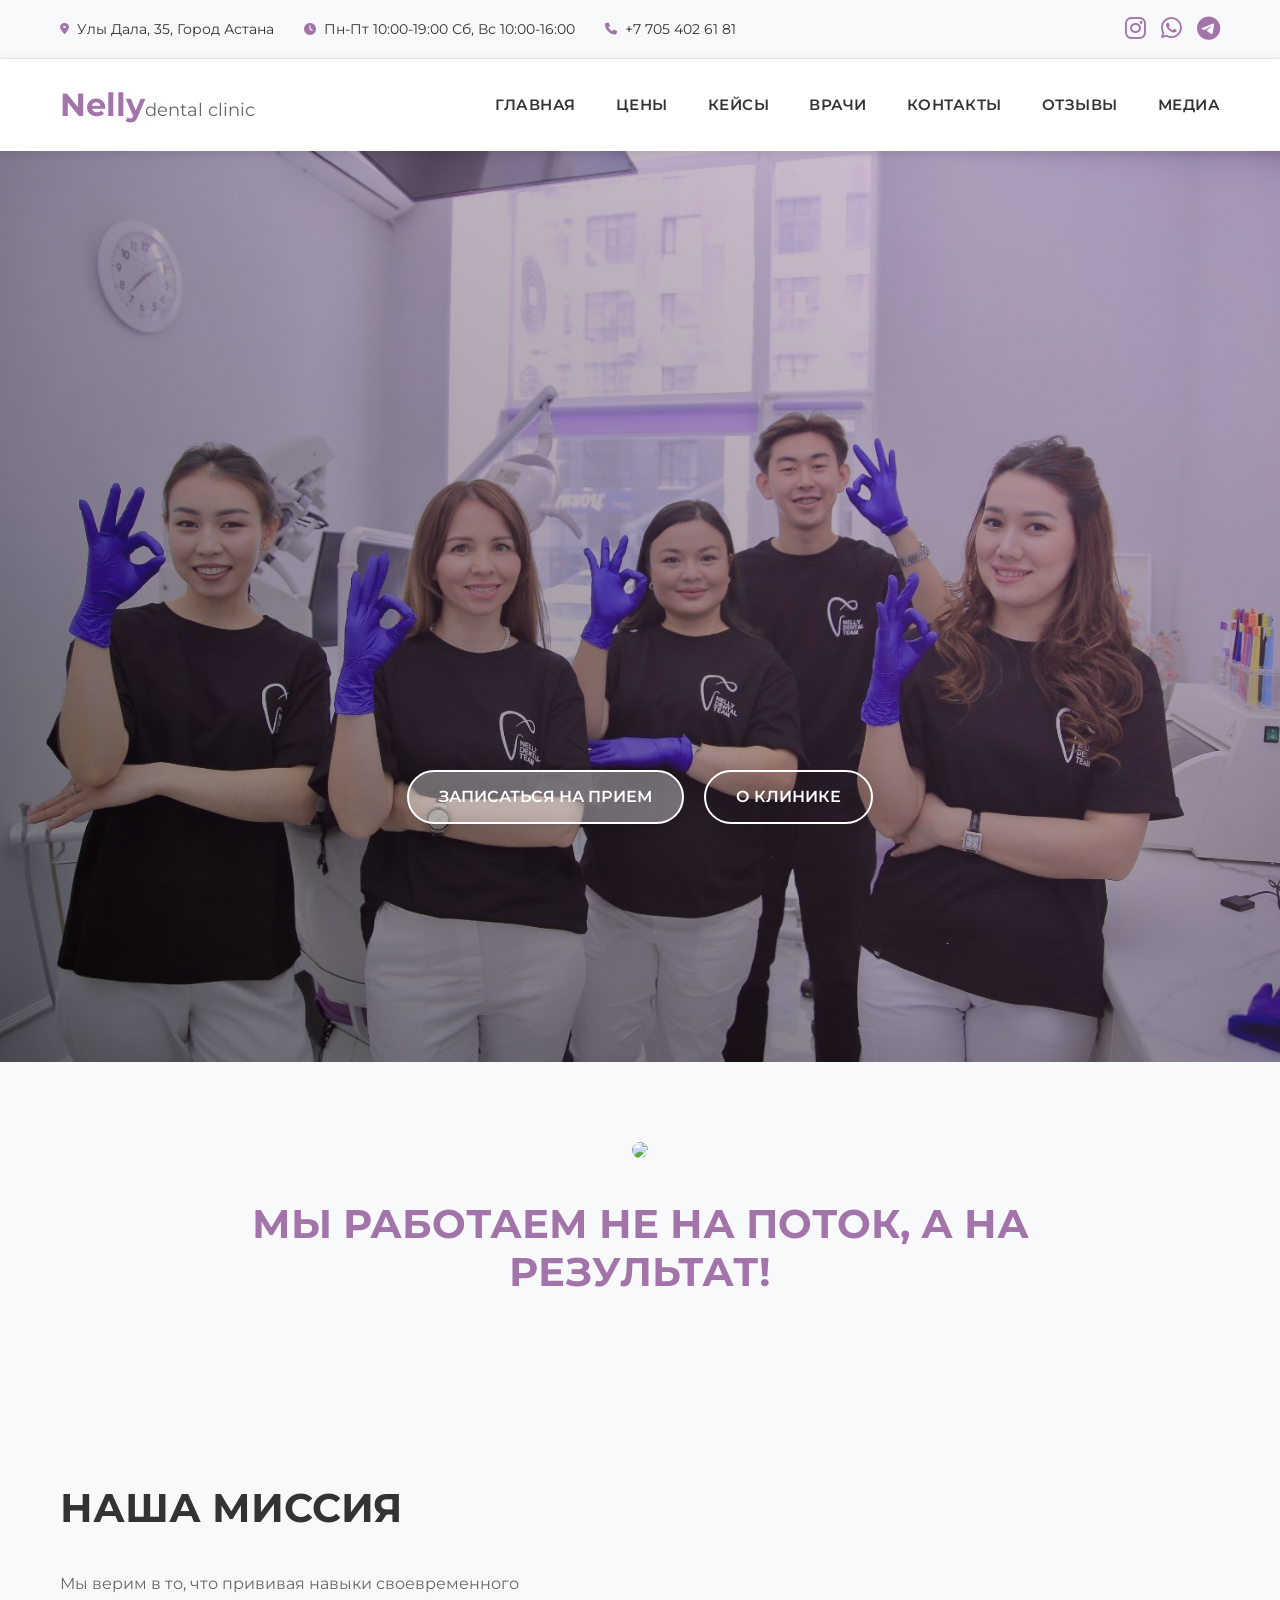
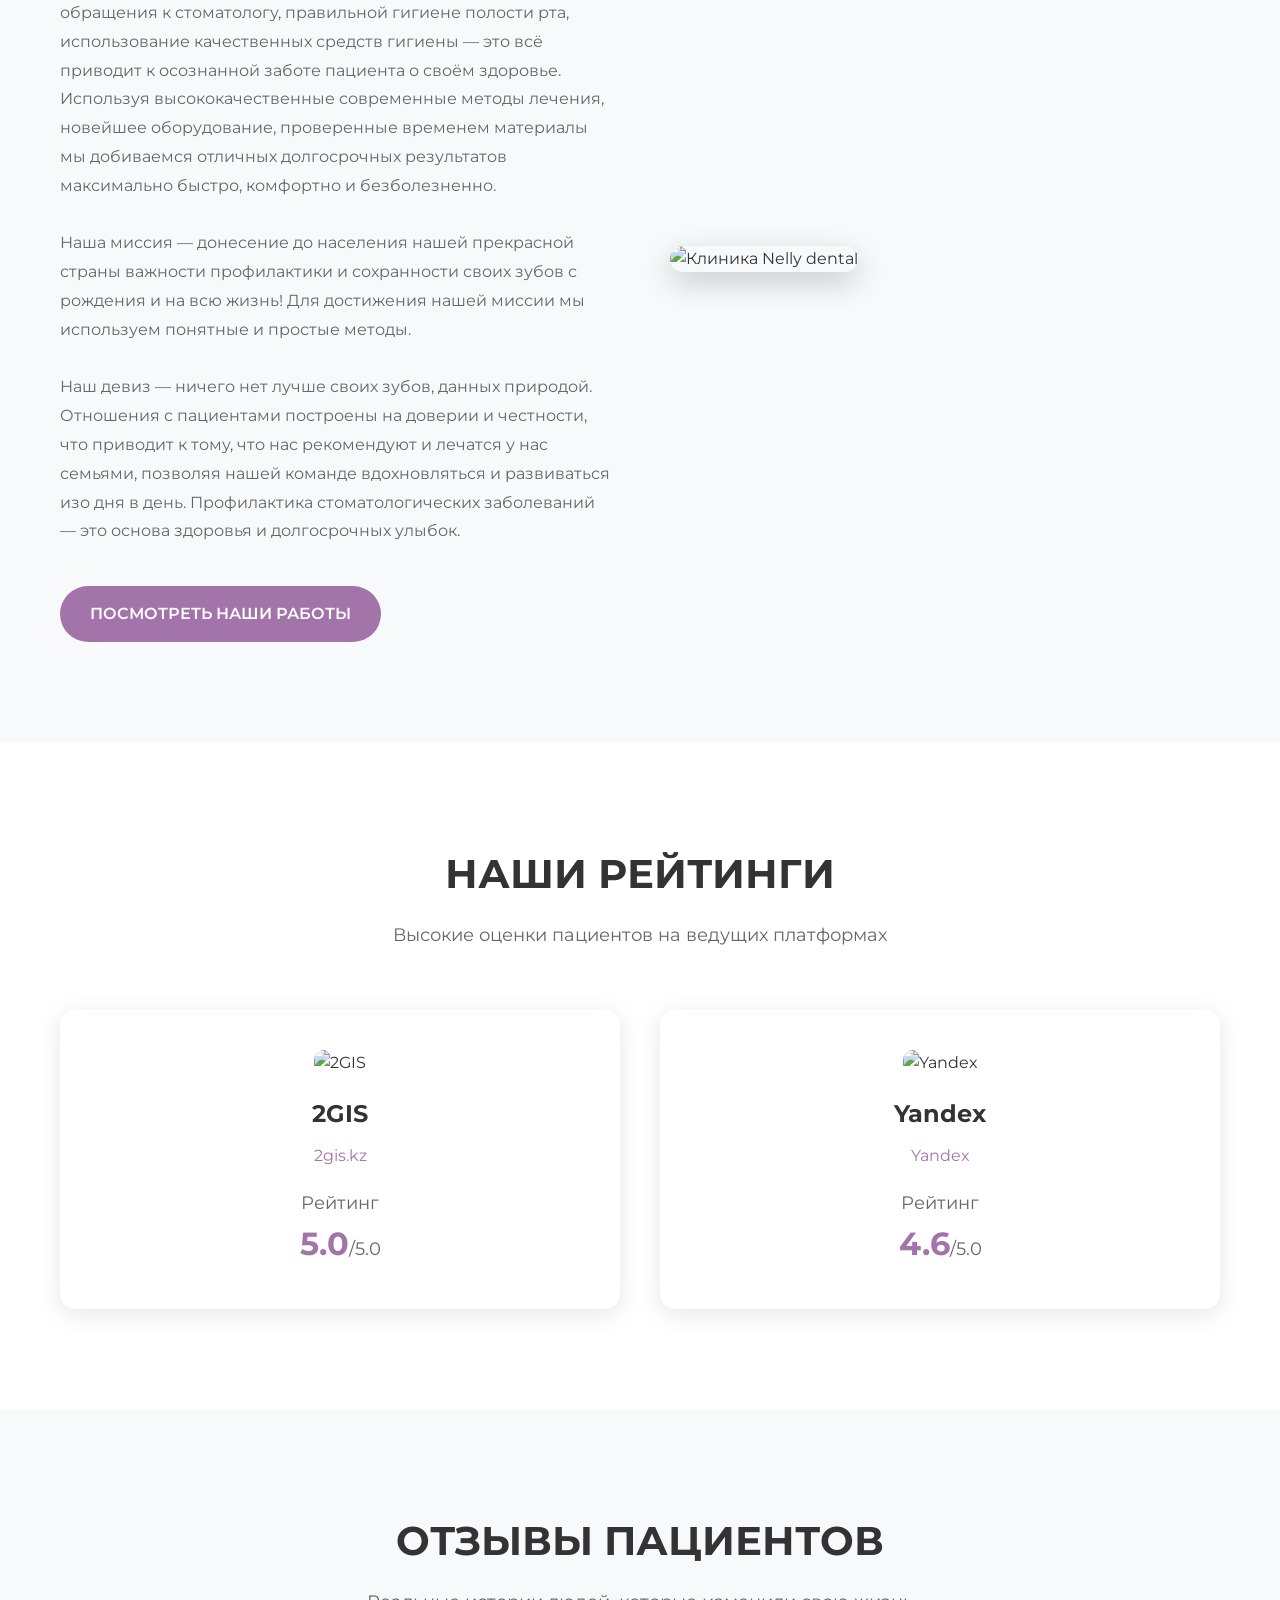
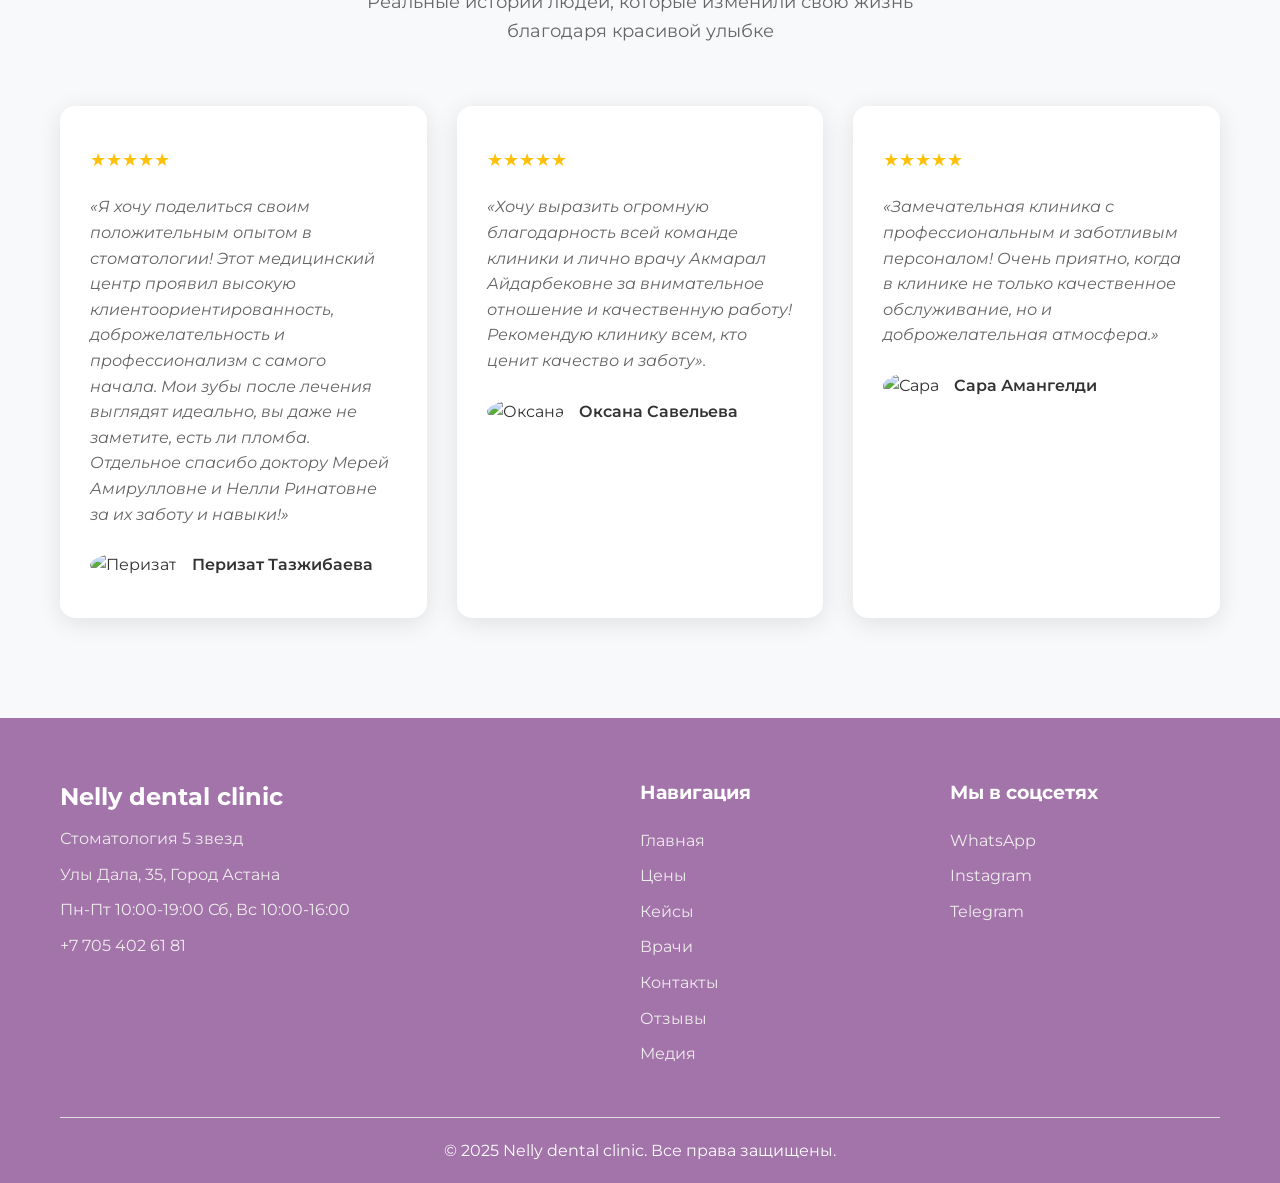
==== commit 317e35ed: "asd" ====
--- a/index.html
+++ b/index.html
@@ -37,7 +37,7 @@
       <div class="social-icons">
         <a href="https://www.instagram.com/nelly_dental/" class="social-icon"><i class="fa-brands fa-instagram"></i></a>
         <a href="https://wa.me/77054026181" class="social-icon"><i class="fa-brands fa-whatsapp"></i></a>
-        <a href="https://wa.me/77054026181" class="social-icon"><i class="fa-brands fa-telegram"></i></a>
+        <a href="https://t.me/nellydentalclinic" class="social-icon"><i class="fa-brands fa-telegram"></i></a>
       </div>
     </div>
   </div>
@@ -91,7 +91,7 @@
         <li><a href="/cases/"><i class="fa-solid fa-images"></i>Кейсы</a></li>
         <li><a href="/doctors/"><i class="fa-solid fa-user-doctor"></i>Врачи</a></li>
         <li><a href="/contacts/"><i class="fa-solid fa-phone"></i>Контакты</a></li>
-        <li><a href="/contacts/"><i class="fa-solid fa-star"></i>Отзывы</a></li>
+        <li><a href="/reviews/"><i class="fa-solid fa-star"></i>Отзывы</a></li>
         <li><a href="/media/"><i class="fa-solid fa-play"></i>Медиа</a></li>
       </ul>
       <div class="mobile-contact">
@@ -100,13 +100,13 @@
           +7 705 402 61 81
         </a>
         <div class="mobile-social">
-          <a href="#" class="mobile-social-link">
+          <a href="https://www.instagram.com/nelly_dental/" class="mobile-social-link">
             <i class="fa-brands fa-instagram"></i>
           </a>
-          <a href="#" class="mobile-social-link">
+          <a href="https://wa.me/77054026181" class="mobile-social-link">
             <i class="fa-brands fa-whatsapp"></i>
           </a>
-          <a href="#" class="mobile-social-link">
+          <a href="https://t.me/nellydentalclinic" class="mobile-social-link">
             <i class="fa-brands fa-telegram"></i>
           </a>
         </div>
@@ -117,13 +117,13 @@
   <!-- ─────── Hero ─────── -->
 <section class="hero-new">
   <div class="hero-new-background">
-    <img src="img/main.jpeg" alt="Команда Nelly dental clinic" class="hero-new-image" />
+    <img src="img/glav.jpg" alt="Команда Nelly dental clinic" class="hero-new-image" />
     <div class="hero-new-overlay"></div>
   </div>
 
   <div class="hero-new-content">
     <div class="hero-new-actions">
-      <a href="/contacts/" class="hero-new-btn primary">ЗАПИСАТЬСЯ НА ПРИЕМ</a>
+      <a href="https://wa.me/77054026181" class="hero-new-btn primary">ЗАПИСАТЬСЯ НА ПРИЕМ</a>
       <a href="#about" class="hero-new-btn secondary">О КЛИНИКЕ</a>
     </div>
   </div>
@@ -268,10 +268,23 @@
           </div>
           <div class="rating-title">2GIS</div>
           <div class="rating-link">
-            <a href="https://2gis.kz" target="_blank">2gis.kz</a>
+            <a href="https://go.2gis.com/WTtLh" target="_blank">2gis.kz</a>
           </div>
           <div class="rating-score">
             Рейтинг<br /><strong>5.0</strong>/5.0
+          </div>
+        </div>
+
+        <div class="rating-card">
+          <div class="rating-icon">
+            <img src="../img/yandex.png" alt="Yandex" width="100" height="100" />
+          </div>
+          <div class="rating-title">Yandex</div>
+          <div class="rating-link">
+            <a href="https://yandex.kz/maps/ru/org/nelly_dental_clinic/214837169477/?ll=71.402913%2C51.099545&z=16" target="_blank">Yandex</a>
+          </div>
+          <div class="rating-score">
+            Рейтинг<br /><strong>4.6</strong>/5.0
           </div>
         </div>
       </div>
@@ -394,13 +407,8 @@
           <h3>Мы в соцсетях</h3>
           <div class="social-links">
             <a href="https://wa.me/77054026181" class="social-link">WhatsApp</a>
-            <a
-              href="https://www.instagram.com/nelly_dental/"
-              class="social-link"
-              >Instagram</a
-            >
-            <a href="https://wa.me/77054026181" class="social-link">Telegram</a>
-
+            <a href="https://www.instagram.com/nelly_dental/" class="social-link">Instagram</a>
+            <a href="https://t.me/nellydentalclinic" class="social-link">Telegram</a>
           </div>
         </div>
       </div>
@@ -414,4 +422,4 @@
   <!-- ─────── JS ─────── -->
   <script src="js/script.js"></script>
 </body>
-</html>+</html>
--- a/css/styles.css
+++ b/css/styles.css
@@ -684,7 +684,8 @@
 
 .ratings-grid {
   display: flex;
-  justify-content: center;
+  grid-template-columns: repeat(auto-fit, minmax(200px, 1fr));
+  gap: 40px;
 }
 
 .rating-card {
@@ -694,6 +695,7 @@
   border-radius: 15px;
   box-shadow: 0 5px 25px rgba(0, 0, 0, 0.1);
   text-align: center;
+  flex: 1;
 }
 
 .rating-icon img {
@@ -927,7 +929,7 @@
 
   .hero-new-btn {
     font-size: 0.8rem;
-    width: 170px;
+    width: 155px;
     justify-content: center;
     align-content: center;
   }
@@ -1150,12 +1152,12 @@
   padding: 80px 0;
 }
 
-.contacts-content {
+/* .contacts-content {
   display: grid;
   grid-template-columns: 1fr 1fr;
   gap: 60px;
   align-items: start;
-}
+} */
 
 .contacts-info h1 {
   font-size: 2.5rem;
@@ -1169,6 +1171,12 @@
   font-weight: 600;
   color: #a374aa;
   margin-bottom: 40px;
+}
+
+.contact-block {
+  display: flex;
+  flex-direction: row-reverse;
+  gap: 250px;
 }
 
 .contact-block h3 {
@@ -1264,6 +1272,13 @@
   gap: 10px;
 }
 
+.social-links-contacts {
+  display: flex;
+  flex-direction: column;
+  gap: 10px;
+  align-items: flex-start;
+}
+
 
 .social-links .social-link {
   display: flex;
@@ -1288,6 +1303,7 @@
   position: relative;
   height: 500px;
   border-radius: 15px;
+  width: 600px;
   overflow: hidden;
   box-shadow: 0 10px 30px rgba(0, 0, 0, 0.1);
 }
@@ -4904,6 +4920,12 @@
 
 /* ===== RESPONSIVE DESIGN ===== */
 @media (max-width: 1024px) {
+  .contact-block {
+  flex-direction: column;
+  gap: 30px;
+  align-items: center;
+}
+
   .price-smaller {
       font-size: 1.3rem;
   }
@@ -4915,6 +4937,7 @@
   .map-container {
     height: 300px;
     margin-bottom: 40px;
+    width: 95%;
   }
   .hero-content-prices {
     grid-template-columns: 1fr;
@@ -4930,12 +4953,6 @@
 
   .stories-header-beautiful h2 {
     font-size: 2rem;
-  }
-
-  .contacts-content {
-    display: flex;
-    flex-direction: column;
-    align-items: center;
   }
 
   .case-image-beautiful {
@@ -5127,4 +5144,124 @@
 .service-card:nth-child(3) { animation-delay: 0.3s; }
 .service-card:nth-child(4) { animation-delay: 0.4s; }
 .service-card:nth-child(5) { animation-delay: 0.5s; }
-.service-card:nth-child(6) { animation-delay: 0.6s; }+.service-card:nth-child(6) { animation-delay: 0.6s; }
+
+
+/* ===== LANGUAGE SWITCHER ===== */
+.top-bar-right {
+  display: flex;
+  align-items: center;
+  gap: 20px;
+}
+
+.language-switcher {
+  display: flex;
+  gap: 3px;
+  background: white;
+  border-radius: 20px;
+  padding: 4px;
+  box-shadow: 0 2px 10px rgba(163, 116, 170, 0.1);
+}
+
+.lang-btn {
+  padding: 6px 10px;
+  border: none;
+  background: transparent;
+  color: #666;
+  font-size: 11px;
+  font-weight: 600;
+  border-radius: 15px;
+  cursor: pointer;
+  transition: all 0.3s ease;
+  min-width: 32px;
+}
+
+.lang-btn:hover {
+  background: rgba(163, 116, 170, 0.1);
+  color: #a374aa;
+}
+
+.lang-btn.active {
+  background: #a374aa;
+  color: white;
+}
+
+/* ===== MOBILE LANGUAGE SWITCHER ===== */
+.mobile-language-switcher {
+  display: flex;
+  flex-direction: column;
+  gap: 8px;
+  padding: 20px 30px;
+  border-bottom: 1px solid rgba(255, 255, 255, 0.1);
+  margin-bottom: 20px;
+}
+
+.mobile-lang-btn {
+  padding: 10px 18px;
+  border: none;
+  background: rgba(255, 255, 255, 0.1);
+  color: white;
+  font-size: 15px;
+  font-weight: 500;
+  border-radius: 10px;
+  cursor: pointer;
+  transition: all 0.3s ease;
+  text-align: left;
+}
+
+.mobile-lang-btn:hover {
+  background: rgba(255, 255, 255, 0.2);
+}
+
+.mobile-lang-btn.active {
+  background: rgba(255, 255, 255, 0.3);
+  font-weight: 600;
+}
+
+/* ===== RESPONSIVE DESIGN ===== */
+@media (max-width: 768px) {
+  .top-bar-right {
+    gap: 15px;
+  }
+
+  .language-switcher {
+    padding: 3px;
+    gap: 2px;
+  }
+
+  .lang-btn {
+    padding: 5px 8px;
+    font-size: 10px;
+    min-width: 28px;
+  }
+}
+
+@media (max-width: 480px) {
+  .mobile-language-switcher {
+    padding: 15px 20px;
+    gap: 6px;
+  }
+
+  .mobile-lang-btn {
+    padding: 8px 15px;
+    font-size: 14px;
+  }
+
+  .language-switcher {
+    gap: 1px;
+  }
+
+  .lang-btn {
+    padding: 4px 6px;
+    font-size: 9px;
+    min-width: 24px;
+  }
+}
+
+@media (max-width: 360px) {
+  .lang-btn {
+    padding: 3px 5px;
+    font-size: 8px;
+    min-width: 22px;
+  }
+}
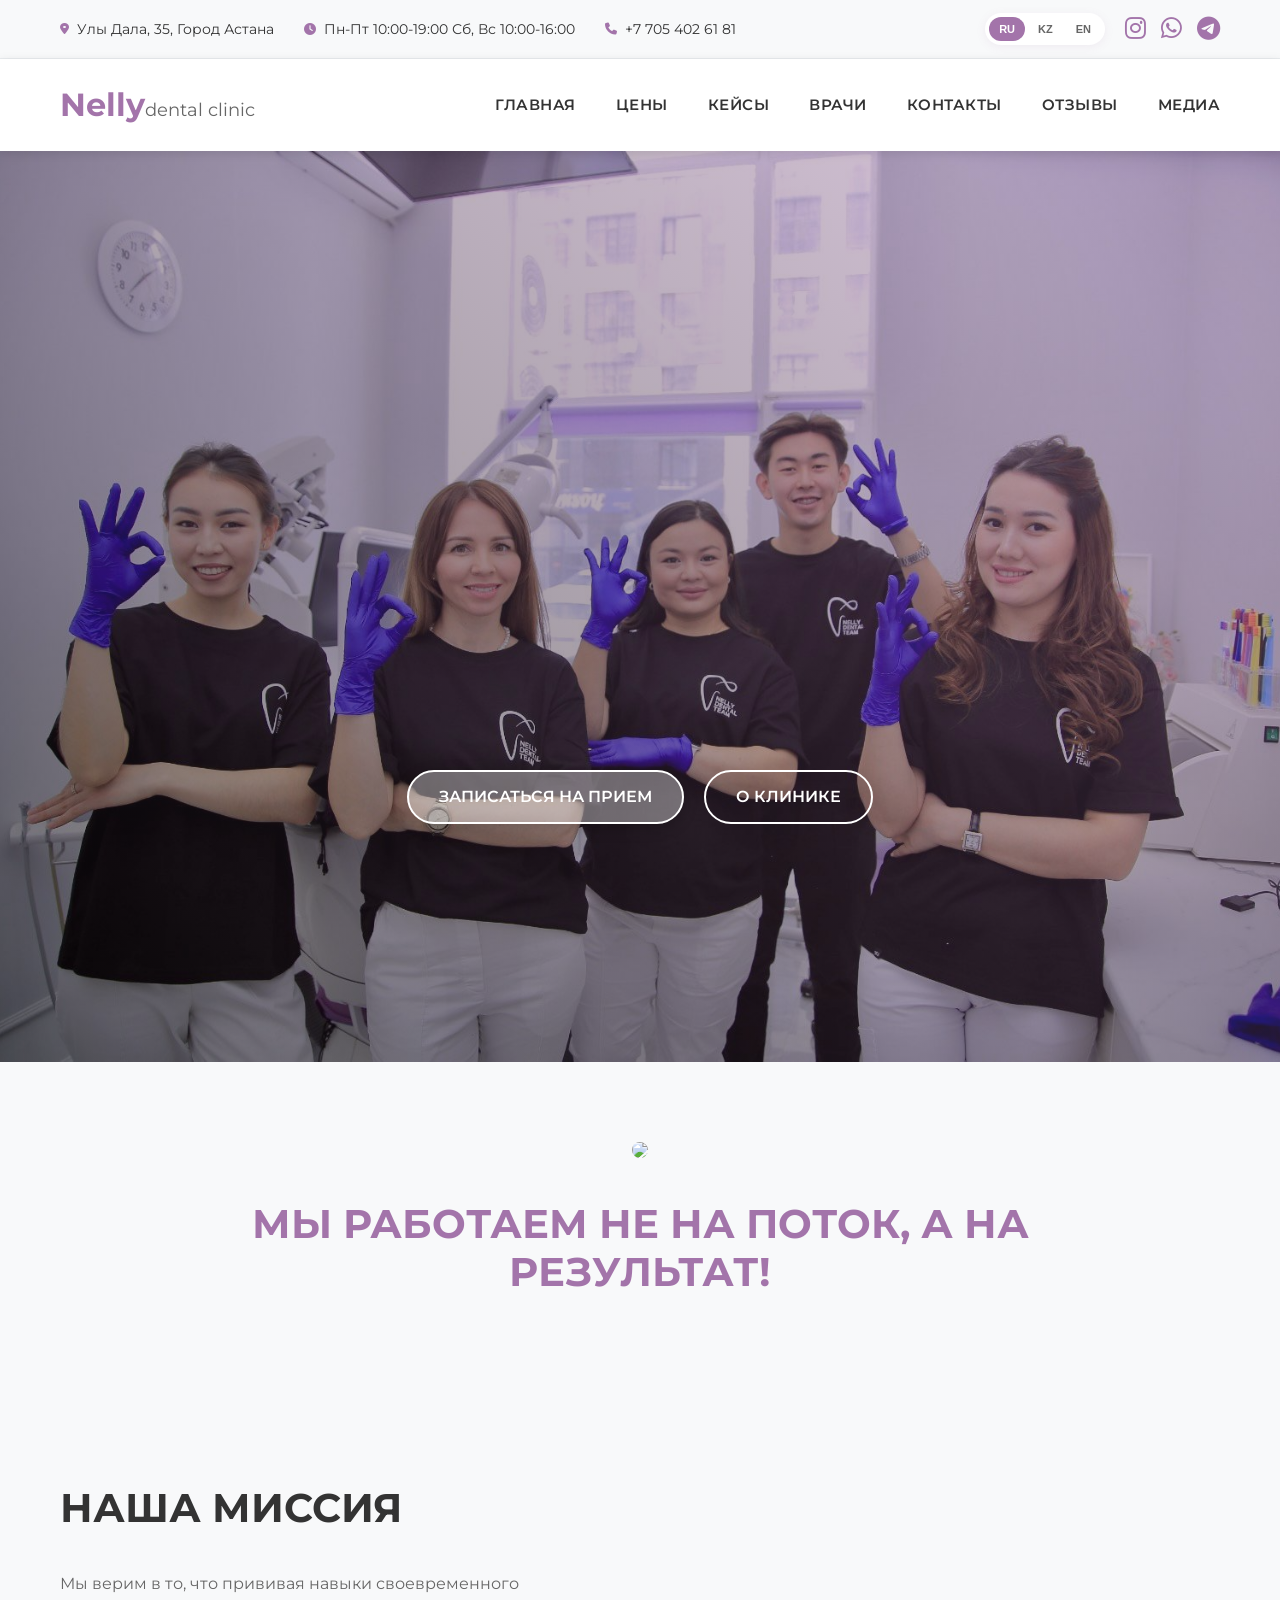
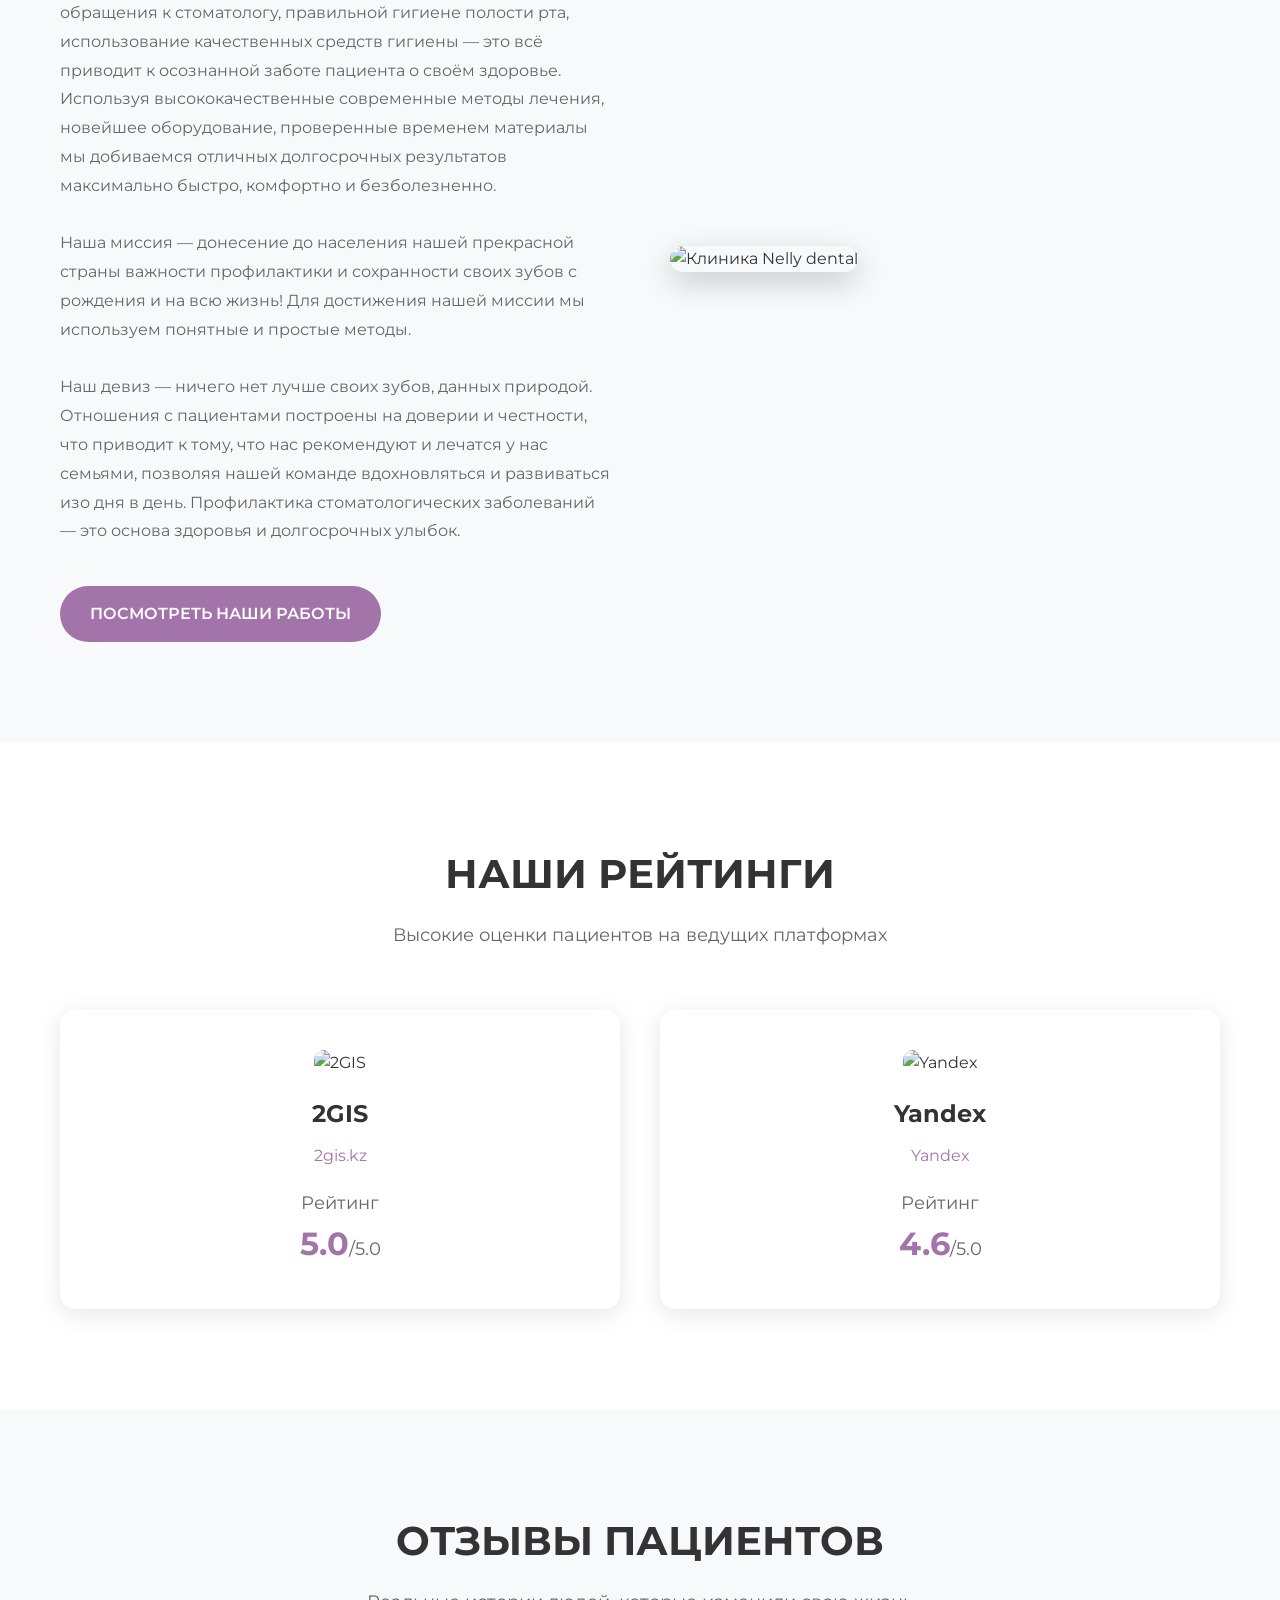
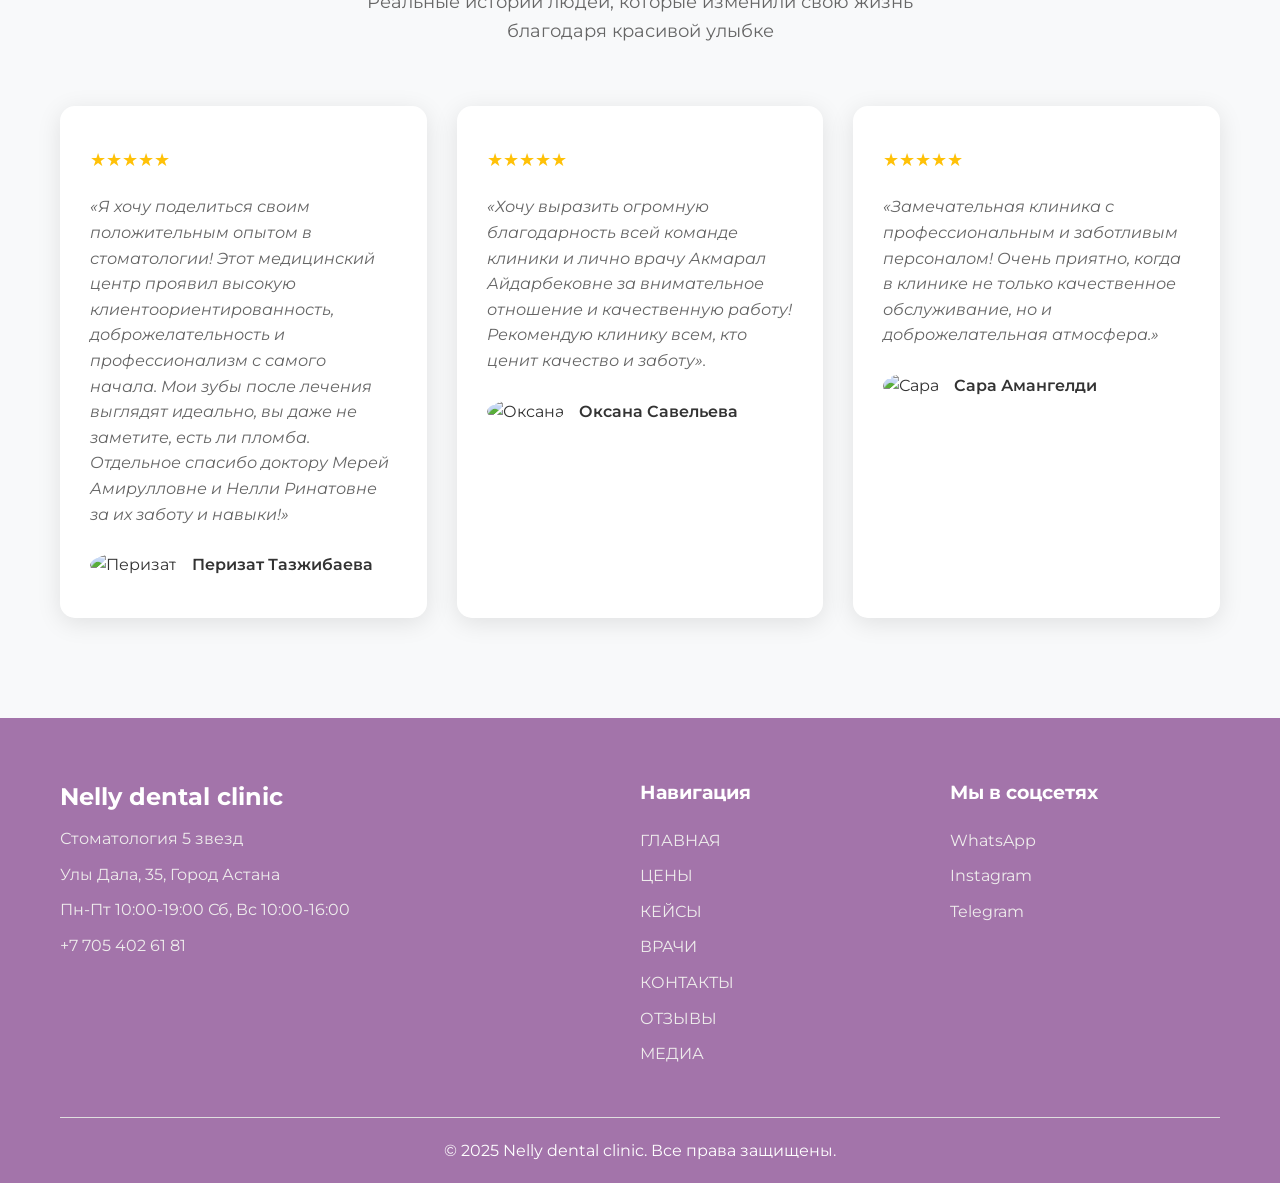
==== commit 91c03457: "asd" ====
--- a/index.html
+++ b/index.html
@@ -3,17 +3,18 @@
 <head>
   <meta charset="UTF-8" />
   <meta name="viewport" content="width=device-width, initial-scale=1.0" />
-  <title>Nelly dental clinic — Стоматология 5 звезд</title>
+  <title data-translate="page_title">Nelly dental clinic — Стоматология 5 звезд</title>
 
   <!-- Шрифты и иконки -->
   <link rel="preconnect" href="https://fonts.googleapis.com" />
   <link rel="preconnect" href="https://fonts.gstatic.com" crossorigin />
   <link href="https://fonts.googleapis.com/css2?family=Montserrat:wght@300;400;500;600;700&display=swap" rel="stylesheet"/>
   <link rel="stylesheet" href="https://cdnjs.cloudflare.com/ajax/libs/font-awesome/6.5.0/css/all.min.css"/>
-  <link rel="icon" type="image/png" href="../img/logo.jpg">
+  <link rel="icon" type="image/png" href="img/logo.jpg">
 
   <!-- Основные стили проекта -->
   <link rel="stylesheet" href="css/styles.css" />
+  <link rel="stylesheet" href="css/main.css" />
 </head>
 <body>
   <!-- ─────── Top Bar ─────── -->
@@ -22,11 +23,11 @@
       <div class="top-bar-info">
         <div class="info-item">
           <i class="fa-solid fa-location-dot icon"></i>
-          <span class="top">Улы Дала, 35, Город Астана</span>
+          <span class="top" data-translate="address">Улы Дала, 35, Город Астана</span>
         </div>
         <div class="info-item">
           <i class="fa-solid fa-clock icon"></i>
-          <span class="top">Пн-Пт 10:00-19:00  Сб, Вс 10:00-16:00</span>
+          <span class="top" data-translate="schedule">Пн-Пт 10:00-19:00  Сб, Вс 10:00-16:00</span>
         </div>
         <div class="info-item phone">
           <i class="fa-solid fa-phone icon"></i>
@@ -34,10 +35,19 @@
         </div>
       </div>
 
-      <div class="social-icons">
-        <a href="https://www.instagram.com/nelly_dental/" class="social-icon"><i class="fa-brands fa-instagram"></i></a>
-        <a href="https://wa.me/77054026181" class="social-icon"><i class="fa-brands fa-whatsapp"></i></a>
-        <a href="https://t.me/nellydentalclinic" class="social-icon"><i class="fa-brands fa-telegram"></i></a>
+      <div class="top-bar-right">
+        <!-- Language Switcher -->
+        <div class="language-switcher">
+          <button class="lang-btn" data-lang="ru">RU</button>
+          <button class="lang-btn" data-lang="kz">KZ</button>
+          <button class="lang-btn" data-lang="en">EN</button>
+        </div>
+
+        <div class="social-icons">
+          <a href="https://www.instagram.com/nelly_dental/" class="social-icon"><i class="fa-brands fa-instagram"></i></a>
+          <a href="https://wa.me/77054026181" class="social-icon"><i class="fa-brands fa-whatsapp"></i></a>
+          <a href="https://t.me/nellydentalclinic" class="social-icon"><i class="fa-brands fa-telegram"></i></a>
+        </div>
       </div>
     </div>
   </div>
@@ -53,13 +63,13 @@
       <!-- Основная навигация (десктоп) -->
       <nav class="main-nav">
         <ul>
-          <li><a href="/">ГЛАВНАЯ</a></li>
-          <li><a href="/price/">ЦЕНЫ</a></li>
-          <li><a href="/cases/">КЕЙСЫ</a></li>
-          <li><a href="/doctors/">ВРАЧИ</a></li>
-          <li><a href="/contacts/">КОНТАКТЫ</a></li>
-          <li><a href="/reviews/">ОТЗЫВЫ</a></li>
-          <li><a href="/media/">МЕДИА</a></li>
+          <li><a href="/" data-translate="nav_home">ГЛАВНАЯ</a></li>
+          <li><a href="/price/" data-translate="nav_prices">ЦЕНЫ</a></li>
+          <li><a href="/cases/" data-translate="nav_cases">КЕЙСЫ</a></li>
+          <li><a href="/doctors/" data-translate="nav_doctors">ВРАЧИ</a></li>
+          <li><a href="/contacts/" data-translate="nav_contacts">КОНТАКТЫ</a></li>
+          <li><a href="/reviews/" data-translate="nav_reviews">ОТЗЫВЫ</a></li>
+          <li><a href="/media/" data-translate="nav_media">МЕДИА</a></li>
         </ul>
       </nav>
 
@@ -81,18 +91,25 @@
       <i class="fa-solid fa-times"></i>
     </button>
     <div class="mobile-nav-content">
+      <!-- Mobile Language Switcher -->
+      <div class="mobile-language-switcher">
+        <button class="mobile-lang-btn" data-lang="ru">RU</button>
+        <button class="mobile-lang-btn" data-lang="kz">KZ</button>
+        <button class="mobile-lang-btn" data-lang="en">EN</button>
+      </div>
+
       <div class="mobile-logo">
         <span>Nelly</span>
         <small>dental clinic</small>
       </div>
       <ul>
-        <li><a href="/"><i class="fa-solid fa-house"></i>Главная</a></li>
-        <li><a href="/price/"><i class="fa-solid fa-tenge-sign"></i>Цены</a></li>
-        <li><a href="/cases/"><i class="fa-solid fa-images"></i>Кейсы</a></li>
-        <li><a href="/doctors/"><i class="fa-solid fa-user-doctor"></i>Врачи</a></li>
-        <li><a href="/contacts/"><i class="fa-solid fa-phone"></i>Контакты</a></li>
-        <li><a href="/reviews/"><i class="fa-solid fa-star"></i>Отзывы</a></li>
-        <li><a href="/media/"><i class="fa-solid fa-play"></i>Медиа</a></li>
+        <li><a href="/"><i class="fa-solid fa-house"></i><span data-translate="nav_home">Главная</span></a></li>
+        <li><a href="/price/"><i class="fa-solid fa-tenge-sign"></i><span data-translate="nav_prices">Цены</span></a></li>
+        <li><a href="/cases/"><i class="fa-solid fa-images"></i><span data-translate="nav_cases">Кейсы</span></a></li>
+        <li><a href="/doctors/"><i class="fa-solid fa-user-doctor"></i><span data-translate="nav_doctors">Врачи</span></a></li>
+        <li><a href="/contacts/"><i class="fa-solid fa-phone"></i><span data-translate="nav_contacts">Контакты</span></a></li>
+        <li><a href="/reviews/"><i class="fa-solid fa-star"></i><span data-translate="nav_reviews">Отзывы</span></a></li>
+        <li><a href="/media/"><i class="fa-solid fa-play"></i><span data-translate="nav_media">Медиа</span></a></li>
       </ul>
       <div class="mobile-contact">
         <a href="tel:+77054026181" class="mobile-phone">
@@ -115,116 +132,37 @@
   </nav>
 
   <!-- ─────── Hero ─────── -->
-<section class="hero-new">
-  <div class="hero-new-background">
-    <img src="img/glav.jpg" alt="Команда Nelly dental clinic" class="hero-new-image" />
-    <div class="hero-new-overlay"></div>
-  </div>
-
-  <div class="hero-new-content">
-    <div class="hero-new-actions">
-      <a href="https://wa.me/77054026181" class="hero-new-btn primary">ЗАПИСАТЬСЯ НА ПРИЕМ</a>
-      <a href="#about" class="hero-new-btn secondary">О КЛИНИКЕ</a>
-    </div>
-  </div>
-</section>
-
+  <section class="hero-new">
+    <div class="hero-new-background">
+      <img src="img/glav.jpg" alt="Команда Nelly dental clinic" class="hero-new-image" />
+      <div class="hero-new-overlay"></div>
+    </div>
+
+    <div class="hero-new-content">
+      <div class="hero-new-actions">
+        <a href="https://wa.me/77054026181" class="hero-new-btn primary" data-translate="hero_appointment">ЗАПИСАТЬСЯ НА ПРИЕМ</a>
+        <a href="#about" class="hero-new-btn secondary" data-translate="hero_about">О КЛИНИКЕ</a>
+      </div>
+    </div>
+  </section>
 
   <!-- ─────── Tagline ─────── -->
   <section class="tagline-section">
     <div class="container">
       <img src="img/logo.jpg" class="logo-img">
-      <h2 class="tagline-text">
+      <h2 class="tagline-text" data-translate="tagline">
         МЫ РАБОТАЕМ НЕ НА ПОТОК, А НА РЕЗУЛЬТАТ!
       </h2>
     </div>
   </section>
 
-  <!-- ─────── Services 
-  <section class="services-main" id="services">
-    <div class="container">
-      <div class="section-header">
-        <h2>НАШИ УСЛУГИ</h2>
-        <p>Полный спектр стоматологических услуг премиум-класса</p>
-      </div>
-
-      <div class="services-grid">
-       Карточка 1 
-        <div class="service-item featured">
-          <i class="fa-solid fa-tooth service-icon"></i>
-          <h3>ЛЕЧЕНИЕ ЗУБОВ</h3>
-          <p>
-            Безболезненное лечение кариеса, пульпита и других заболеваний с
-            применением современных материалов и технологий.
-          </p>
-          <a href="../price/" class="service-link">ПОДРОБНЕЕ</a>
-        </div>
-
-        Карточка 2 
-        <div class="service-item">
-          <i class="fa-solid fa-bolt service-icon"></i>
-          <h3>ИМПЛАНТАЦИЯ</h3>
-          <p>
-            Установка имплантов премиум-класса с пожизненной гарантией от
-            ведущих мировых производителей.
-          </p>
-          <a href="/price/" class="service-link">ПОДРОБНЕЕ</a>
-        </div>
-
-        Карточка 3
-        <div class="service-item">
-          <i class="fa-solid fa-teeth service-icon"></i>
-          <h3>ПРОТЕЗИРОВАНИЕ</h3>
-          <p>
-            Восстановление утраченных зубов с помощью современных коронок,
-            виниров и мостовидных протезов.
-          </p>
-          <a href="/price/" class="service-link">ПОДРОБНЕЕ</a>
-        </div>
-
-        Карточка 4 
-        <div class="service-item">
-          <i class="fa-solid fa-ruler-combined service-icon"></i>
-          <h3>ОРТОДОНТИЯ</h3>
-          <p>
-            Исправление прикуса и выравнивание зубов с помощью современных
-            брекет-систем и элайнеров.
-          </p>
-          <a href="/price/" class="service-link">ПОДРОБНЕЕ</a>
-        </div>
-
-       Карточка 5
-        <div class="service-item">
-          <i class="fa-solid fa-star-of-life service-icon"></i>
-          <h3>ГИГИЕНА И ОТБЕЛИВАНИЕ</h3>
-          <p>
-            Профессиональная чистка зубов и отбеливание для идеальной белизны и
-            здоровья вашей улыбки.
-          </p>
-          <a href="/price/" class="service-link">ПОДРОБНЕЕ</a>
-        </div>
-
-        Карточка 6 
-        <div class="service-item">
-          <i class="fa-solid fa-user-doctor service-icon"></i>
-          <h3>ХИРУРГИЯ</h3>
-          <p>
-            Хирургические вмешательства любой сложности с применением современных
-            методик и оборудования.
-          </p>
-          <a href="/price/" class="service-link">ПОДРОБНЕЕ</a>
-        </div>
-      </div>
-    </div>
-  </section> -->
-
   <!-- ─────── About ─────── -->
   <section class="about-main" id="about">
     <div class="container">
       <div class="about-content">
         <div class="about-text">
-          <h2>НАША МИССИЯ</h2>
-          <p class="about-lead">
+          <h2 data-translate="mission_title">НАША МИССИЯ</h2>
+          <p class="about-lead" data-translate="mission_text">
             Мы верим в то, что прививая навыки своевременного обращения к
             стоматологу, правильной гигиене полости рта, использование
             качественных средств гигиены — это всё приводит к осознанной заботе
@@ -243,11 +181,11 @@
             Профилактика стоматологических заболеваний — это основа здоровья и
             долгосрочных улыбок.
           </p>
-          <a href="/cases/" class="about-cta">ПОСМОТРЕТЬ НАШИ РАБОТЫ</a>
+          <a href="/cases/" class="about-cta" data-translate="view_works">ПОСМОТРЕТЬ НАШИ РАБОТЫ</a>
         </div>
 
         <div class="about-image">
-          <img src="../img/mission.jfif" alt="Клиника Nelly dental" />
+          <img src="img/mission.jfif" alt="Клиника Nelly dental" />
         </div>
       </div>
     </div>
@@ -257,34 +195,34 @@
   <section class="ratings-section">
     <div class="container">
       <div class="section-header">
-        <h2>НАШИ РЕЙТИНГИ</h2>
-        <p>Высокие оценки пациентов на ведущих платформах</p>
+        <h2 data-translate="ratings_title">НАШИ РЕЙТИНГИ</h2>
+        <p data-translate="ratings_subtitle">Высокие оценки пациентов на ведущих платформах</p>
       </div>
 
       <div class="ratings-grid">
         <div class="rating-card">
           <div class="rating-icon">
-            <img src="../img/2gis.png" alt="2GIS" width="100" height="100" />
+            <img src="img/2gis.png" alt="2GIS" width="100" height="100" />
           </div>
           <div class="rating-title">2GIS</div>
           <div class="rating-link">
             <a href="https://go.2gis.com/WTtLh" target="_blank">2gis.kz</a>
           </div>
           <div class="rating-score">
-            Рейтинг<br /><strong>5.0</strong>/5.0
+            <span data-translate="rating_label">Рейтинг</span><br /><strong>5.0</strong>/5.0
           </div>
         </div>
 
         <div class="rating-card">
           <div class="rating-icon">
-            <img src="../img/yandex.png" alt="Yandex" width="100" height="100" />
+            <img src="img/yandex.png" alt="Yandex" width="100" height="100" />
           </div>
           <div class="rating-title">Yandex</div>
           <div class="rating-link">
             <a href="https://yandex.kz/maps/ru/org/nelly_dental_clinic/214837169477/?ll=71.402913%2C51.099545&z=16" target="_blank">Yandex</a>
           </div>
           <div class="rating-score">
-            Рейтинг<br /><strong>4.6</strong>/5.0
+            <span data-translate="rating_label">Рейтинг</span><br /><strong>4.6</strong>/5.0
           </div>
         </div>
       </div>
@@ -295,8 +233,8 @@
   <section class="testimonials-main">
     <div class="container">
       <div class="section-header">
-        <h2>ОТЗЫВЫ ПАЦИЕНТОВ</h2>
-        <p>
+        <h2 data-translate="testimonials_title">ОТЗЫВЫ ПАЦИЕНТОВ</h2>
+        <p data-translate="testimonials_subtitle">
           Реальные истории людей, которые изменили свою жизнь благодаря красивой
           улыбке
         </p>
@@ -310,7 +248,7 @@
             ><span class="star">★</span><span class="star">★</span
             ><span class="star">★</span>
           </div>
-          <blockquote>
+          <blockquote data-translate="testimonial_1">
             «Я хочу поделиться своим положительным опытом в стоматологии! Этот
             медицинский центр проявил высокую клиентоориентированность,
             доброжелательность и профессионализм с самого начала. Мои зубы после
@@ -320,7 +258,7 @@
           </blockquote>
           <div class="testimonial-author">
             <div class="author-avatar">
-              <img src="../img/avatar.jpg" alt="Перизат" />
+              <img src="img/avatar.jpg" alt="Перизат" />
             </div>
             <div class="author-info">
               <h4>Перизат Тазжибаева</h4>
@@ -335,14 +273,14 @@
             ><span class="star">★</span><span class="star">★</span
             ><span class="star">★</span>
           </div>
-          <blockquote>
+          <blockquote data-translate="testimonial_2">
             «Хочу выразить огромную благодарность всей команде клиники и лично
             врачу Акмарал Айдарбековне за внимательное отношение и качественную
             работу! Рекомендую клинику всем, кто ценит качество и заботу».
           </blockquote>
           <div class="testimonial-author">
             <div class="author-avatar">
-              <img src="../img/avatar.jpg" alt="Оксана" />
+              <img src="img/avatar.jpg" alt="Оксана" />
             </div>
             <div class="author-info">
               <h4>Оксана Савельева</h4>
@@ -357,14 +295,14 @@
             ><span class="star">★</span><span class="star">★</span
             ><span class="star">★</span>
           </div>
-          <blockquote>
+          <blockquote data-translate="testimonial_3">
             «Замечательная клиника с профессиональным и заботливым персоналом!
             Очень приятно, когда в клинике не только качественное обслуживание,
             но и доброжелательная атмосфера.»
           </blockquote>
           <div class="testimonial-author">
             <div class="author-avatar">
-              <img src="../img/avatar.jpg" alt="Сара" />
+              <img src="img/avatar.jpg" alt="Сара" />
             </div>
             <div class="author-info">
               <h4>Сара Амангелди</h4>
@@ -383,28 +321,27 @@
           <div class="footer-logo">
             <a href="/">Nelly dental clinic</a>
           </div>
-          <p>Стоматология 5 звезд</p>
-          <p>Улы Дала, 35, Город Астана</p>
-          <p>Пн-Пт 10:00-19:00  Сб, Вс 10:00-16:00</p>
+          <p data-translate="footer_description">Стоматология 5 звезд</p>
+          <p data-translate="address">Улы Дала, 35, Город Астана</p>
+          <p data-translate="schedule">Пн-Пт 10:00-19:00  Сб, Вс 10:00-16:00</p>
           <p>+7 705 402 61 81</p>
         </div>
 
         <div class="footer-nav">
-          <h3>Навигация</h3>
+          <h3 data-translate="footer_navigation">Навигация</h3>
           <ul>
-            <li><a href="/">Главная</a></li>
-            <li><a href="/price/">Цены</a></li>
-            <li><a href="/cases/">Кейсы</a></li>
-            <li><a href="/doctors/">Врачи</a></li>
-            <li><a href="/contacts/">Контакты</a></li>
-            <li><a href="/reviews/">Отзывы</a></li>
-            <li><a href="/media/">Медия</a></li>
-
+            <li><a href="/" data-translate="nav_home">Главная</a></li>
+            <li><a href="/price/" data-translate="nav_prices">Цены</a></li>
+            <li><a href="/cases/" data-translate="nav_cases">Кейсы</a></li>
+            <li><a href="/doctors/" data-translate="nav_doctors">Врачи</a></li>
+            <li><a href="/contacts/" data-translate="nav_contacts">Контакты</a></li>
+            <li><a href="/reviews/" data-translate="nav_reviews">Отзывы</a></li>
+            <li><a href="/media/" data-translate="nav_media">Медиа</a></li>
           </ul>
         </div>
 
         <div class="footer-social">
-          <h3>Мы в соцсетях</h3>
+          <h3 data-translate="footer_social">Мы в соцсетях</h3>
           <div class="social-links">
             <a href="https://wa.me/77054026181" class="social-link">WhatsApp</a>
             <a href="https://www.instagram.com/nelly_dental/" class="social-link">Instagram</a>
@@ -414,12 +351,13 @@
       </div>
 
       <div class="copyright">
-        <p>© 2025 Nelly dental clinic. Все права защищены.</p>
+        <p data-translate="copyright">© 2025 Nelly dental clinic. Все права защищены.</p>
       </div>
     </div>
   </footer>
 
   <!-- ─────── JS ─────── -->
   <script src="js/script.js"></script>
+  <script src="js/main.js"></script>
 </body>
 </html>
--- a/css/styles.css
+++ b/css/styles.css
@@ -11,7 +11,6 @@
   color: #333;
   overflow-x: hidden;
 }
-
 
 .container {
   max-width: 1200px;
@@ -85,7 +84,6 @@
   justify-content: space-between;
   align-items: center;
 }
-
 
 .logo span {
   color: #666;
@@ -259,7 +257,6 @@
   display: flex;
   gap: 15px;
   justify-content: center;
-  
 }
 
 .mobile-social-link {
@@ -327,7 +324,6 @@
   object-fit: cover;
   display: block;
   object-position: 50% 80%;
-
 }
 
 .hero-new-overlay {
@@ -408,8 +404,6 @@
   color: #a374aa;
 }
 
-
-
 /* ===== TAGLINE SECTION ===== */
 .tagline-section {
   padding: 80px 0;
@@ -427,10 +421,10 @@
 }
 
 .logo-img {
-      object-fit: cover;
-    height: 150px;
-    border-radius: 147px;
-    margin-bottom: 35px;
+  object-fit: cover;
+  height: 150px;
+  border-radius: 147px;
+  margin-bottom: 35px;
 }
 
 /* ===== SERVICES SECTION ===== */
@@ -525,7 +519,7 @@
   border: #956299 solid 4px;
 }
 
- .price-icon-karies {
+.price-icon-karies {
   margin-bottom: 20px;
   width: 70px;
   height: 70px;
@@ -540,35 +534,34 @@
   box-shadow: 0 8px 25px rgba(163, 116, 170, 0.3);
   transition: all 0.3s ease;
   position: relative; /* Добавляем для позиционирования псевдоэлемента */
-
 }
 
 .karies-s::after,
 .karies-m::after,
 .karies-l::after {
-  content: '';
-    position: absolute;
-    top: 25px;
-    right: 38px;
-    width: 5px;
-    height: 5px;
-    background: #956299; /* Фиолетовый цвет */
-    border-radius: 50%;
-    box-shadow: 0 2px 8px rgba(107, 70, 193, 0.4);
+  content: "";
+  position: absolute;
+  top: 25px;
+  right: 38px;
+  width: 5px;
+  height: 5px;
+  background: #956299; /* Фиолетовый цвет */
+  border-radius: 50%;
+  box-shadow: 0 2px 8px rgba(107, 70, 193, 0.4);
 }
 
 .karies-m::after {
-       top: 24px;
-    right: 37px;
-    width: 8px;
-    height: 8px;
+  top: 24px;
+  right: 37px;
+  width: 8px;
+  height: 8px;
 }
 
 .karies-l::after {
   top: 23px;
-    right: 36px;
-    width: 10px;
-    height: 10px;
+  right: 36px;
+  width: 10px;
+  height: 10px;
 }
 
 .service-icon {
@@ -814,7 +807,6 @@
 .footer-social h3 {
   margin-bottom: 20px;
   color: #ffffff;
-  
 }
 
 .footer-nav ul {
@@ -834,7 +826,6 @@
 .footer-nav ul li a:hover {
   color: #a374aa;
 }
-
 
 .social-kont {
   color: #a374aa;
@@ -861,10 +852,9 @@
 
 /* ===== RESPONSIVE DESIGN ===== */
 @media (max-width: 1024px) {
-
-      .hero-new-content {
-        top: 40%;
-      }
+  .hero-new-content {
+    top: 40%;
+  }
 
   .hero-new-image {
     transform: scale(1.2) translateX(10px) translateY(-20px);
@@ -884,29 +874,27 @@
     display: flex !important;
     flex-direction: column;
   }
-  
+
   .cta-content-prices {
     grid-template-columns: 1fr;
     gap: 50px;
     text-align: center;
   }
-  
+
   .services-grid {
     grid-template-columns: repeat(auto-fit, minmax(350px, 1fr));
   }
 }
 @media (max-width: 768px) {
-
   .cta-content-media {
     display: flex !important;
     flex-direction: column;
-    }
-
-    .hero-new-title {
+  }
+
+  .hero-new-title {
     font-size: 2rem;
   }
 
-  
   .social-links {
     align-items: center;
   }
@@ -915,7 +903,7 @@
     height: fit-content;
   }
 
-  .hero-new-content{
+  .hero-new-content {
     margin: 50px 0;
   }
 
@@ -933,7 +921,7 @@
     justify-content: center;
     align-content: center;
   }
-  
+
   .top-bar {
     display: none;
   }
@@ -1278,7 +1266,6 @@
   gap: 10px;
   align-items: flex-start;
 }
-
 
 .social-links .social-link {
   display: flex;
@@ -1318,8 +1305,6 @@
   border-radius: 15px;
 }
 
-
-
 /* ===== CASES PAGE STYLES ===== */
 
 /* Beautiful Hero Section */
@@ -1388,8 +1373,13 @@
 }
 
 @keyframes float {
-  0%, 100% { transform: translateY(0px) rotate(0deg); }
-  50% { transform: translateY(-20px) rotate(180deg); }
+  0%,
+  100% {
+    transform: translateY(0px) rotate(0deg);
+  }
+  50% {
+    transform: translateY(-20px) rotate(180deg);
+  }
 }
 
 .hero-content-beautiful {
@@ -1612,7 +1602,6 @@
   object-fit: cover;
 }
 
-
 /* Cases Gallery */
 .cases-gallery-beautiful {
   padding: 40px 0 100px;
@@ -1637,12 +1626,24 @@
   animation: fadeInUp 0.6s ease forwards;
 }
 
-.case-card-beautiful:nth-child(1) { animation-delay: 0.1s; }
-.case-card-beautiful:nth-child(2) { animation-delay: 0.2s; }
-.case-card-beautiful:nth-child(3) { animation-delay: 0.3s; }
-.case-card-beautiful:nth-child(4) { animation-delay: 0.4s; }
-.case-card-beautiful:nth-child(5) { animation-delay: 0.5s; }
-.case-card-beautiful:nth-child(6) { animation-delay: 0.6s; }
+.case-card-beautiful:nth-child(1) {
+  animation-delay: 0.1s;
+}
+.case-card-beautiful:nth-child(2) {
+  animation-delay: 0.2s;
+}
+.case-card-beautiful:nth-child(3) {
+  animation-delay: 0.3s;
+}
+.case-card-beautiful:nth-child(4) {
+  animation-delay: 0.4s;
+}
+.case-card-beautiful:nth-child(5) {
+  animation-delay: 0.5s;
+}
+.case-card-beautiful:nth-child(6) {
+  animation-delay: 0.6s;
+}
 
 .case-card-beautiful:hover {
   transform: translateY(-10px);
@@ -1747,11 +1748,6 @@
   transform: scale(1.1);
   box-shadow: 0 6px 20px rgba(0, 0, 0, 0.3);
 }
-
-
-
-
-
 
 .case-content-beautiful {
   padding: 30px;
@@ -1847,7 +1843,7 @@
   font-weight: 600;
   cursor: pointer;
   transition: all 0.3s ease;
-  font-family: 'Montserrat', sans-serif;
+  font-family: "Montserrat", sans-serif;
 }
 
 .load-more-btn:hover {
@@ -1892,7 +1888,7 @@
 
 .story-card-beautiful {
   flex: 1 1 300px;
-  max-width: 400px; 
+  max-width: 400px;
   background: white;
   padding: 40px 30px;
   border-radius: 20px;
@@ -1920,8 +1916,12 @@
 }
 
 @keyframes rotate {
-  0% { transform: rotate(0deg); }
-  100% { transform: rotate(360deg); }
+  0% {
+    transform: rotate(0deg);
+  }
+  100% {
+    transform: rotate(360deg);
+  }
 }
 
 .story-content {
@@ -2114,7 +2114,6 @@
   font-weight: 600;
 }
 
-
 /* Animation keyframes */
 @keyframes slideInLeft {
   0% {
@@ -2178,8 +2177,12 @@
 }
 
 @keyframes spin {
-  0% { transform: rotate(0deg); }
-  100% { transform: rotate(360deg); }
+  0% {
+    transform: rotate(0deg);
+  }
+  100% {
+    transform: rotate(360deg);
+  }
 }
 
 /* ===== MEDIA PAGE STYLES ===== */
@@ -2250,12 +2253,13 @@
 }
 
 @keyframes floatMedia {
-  0%, 100% { 
-    transform: translateY(0px) rotate(0deg); 
+  0%,
+  100% {
+    transform: translateY(0px) rotate(0deg);
     opacity: 0.6;
   }
-  50% { 
-    transform: translateY(-30px) rotate(180deg); 
+  50% {
+    transform: translateY(-30px) rotate(180deg);
     opacity: 1;
   }
 }
@@ -2318,7 +2322,6 @@
     text-shadow: 0 0 12px rgba(255, 255, 255, 0.4), 0 0 16px rgba(255, 255, 255, 0.2);
   }
 }
-
 
 .hero-subtitle-media {
   font-size: 18px;
@@ -2329,7 +2332,6 @@
   margin-left: auto;
   margin-right: auto;
 }
-
 
 .hero-cta-media {
   margin-top: 40px;
@@ -2416,7 +2418,7 @@
   font-weight: 500;
   cursor: pointer;
   transition: all 0.3s ease;
-  font-family: 'Montserrat', sans-serif;
+  font-family: "Montserrat", sans-serif;
 }
 
 .media-filter-btn:hover,
@@ -2434,11 +2436,11 @@
 
 /* Video Gallery */
 .video-gallery-beautiful {
-      padding: 40px 0 100px;
-    background: #f8f9fa;
-    display: flex;
-    width: 80%;
-    justify-self: center;
+  padding: 40px 0 100px;
+  background: #f8f9fa;
+  display: flex;
+  width: 80%;
+  justify-self: center;
 }
 
 .gallery-grid-beautiful {
@@ -2460,12 +2462,24 @@
   cursor: pointer;
 }
 
-.video-card-beautiful:nth-child(1) { animation-delay: 0.1s; }
-.video-card-beautiful:nth-child(2) { animation-delay: 0.2s; }
-.video-card-beautiful:nth-child(3) { animation-delay: 0.3s; }
-.video-card-beautiful:nth-child(4) { animation-delay: 0.4s; }
-.video-card-beautiful:nth-child(5) { animation-delay: 0.5s; }
-.video-card-beautiful:nth-child(6) { animation-delay: 0.6s; }
+.video-card-beautiful:nth-child(1) {
+  animation-delay: 0.1s;
+}
+.video-card-beautiful:nth-child(2) {
+  animation-delay: 0.2s;
+}
+.video-card-beautiful:nth-child(3) {
+  animation-delay: 0.3s;
+}
+.video-card-beautiful:nth-child(4) {
+  animation-delay: 0.4s;
+}
+.video-card-beautiful:nth-child(5) {
+  animation-delay: 0.5s;
+}
+.video-card-beautiful:nth-child(6) {
+  animation-delay: 0.6s;
+}
 
 .video-card-beautiful:hover {
   transform: translateY(-10px);
@@ -2664,7 +2678,7 @@
   font-weight: 600;
   cursor: pointer;
   transition: all 0.3s ease;
-  font-family: 'Montserrat', sans-serif;
+  font-family: "Montserrat", sans-serif;
 }
 
 .load-more-btn-media:hover {
@@ -2866,7 +2880,7 @@
   color: #666;
   cursor: pointer;
   transition: all 0.3s ease;
-  font-family: 'Montserrat', sans-serif;
+  font-family: "Montserrat", sans-serif;
 }
 
 .control-btn-beautiful:hover {
@@ -2940,8 +2954,6 @@
   left: 70%;
   animation-delay: 8s;
 }
-
-
 
 .cta-text-media {
   color: white;
@@ -3070,8 +3082,12 @@
 }
 
 @keyframes spin {
-  0% { transform: rotate(0deg); }
-  100% { transform: rotate(360deg); }
+  0% {
+    transform: rotate(0deg);
+  }
+  100% {
+    transform: rotate(360deg);
+  }
 }
 
 /* Animation keyframes */
@@ -3415,7 +3431,7 @@
 }
 
 .main-nav a::after {
-  content: '';
+  content: "";
   position: absolute;
   bottom: 0;
   left: 0;
@@ -3745,7 +3761,6 @@
   gap: 5px;
 }
 
-
 .expand-icon {
   width: 40px;
   height: 40px;
@@ -3896,7 +3911,7 @@
 .prices-hero-beautiful {
   position: relative;
   min-height: fit-content;
-  padding: 70px 0;  
+  padding: 70px 0;
   display: flex;
   align-items: center;
   overflow: hidden;
@@ -3913,7 +3928,7 @@
 }
 
 .hero-background-prices::before {
-  content: '';
+  content: "";
   position: absolute;
   top: 0;
   left: 0;
@@ -3970,7 +3985,8 @@
 }
 
 @keyframes floatPrices {
-  0%, 100% {
+  0%,
+  100% {
     transform: translateY(0px) rotate(0deg) scale(1);
     opacity: 0.6;
   }
@@ -4269,7 +4285,7 @@
 }
 
 .price-card-hero::before {
-  content: '';
+  content: "";
   position: absolute;
   top: 0;
   left: -100%;
@@ -4461,7 +4477,7 @@
 }
 
 .service-tab::before {
-  content: '';
+  content: "";
   position: absolute;
   top: 0;
   left: -100%;
@@ -4550,7 +4566,7 @@
 }
 
 .service-card::before {
-  content: '';
+  content: "";
   position: absolute;
   top: 0;
   left: 0;
@@ -4600,7 +4616,6 @@
   padding: 35px 35px 25px;
 }
 
-
 .service-card:hover .service-icon {
   transform: scale(1.1) rotate(5deg);
 }
@@ -4617,8 +4632,6 @@
   line-height: 1.3;
 }
 
-
-
 .service-price .price-value {
   font-size: 2rem;
   font-weight: 800;
@@ -4632,18 +4645,17 @@
   text-shadow: 0 2px 5px rgba(163, 116, 170, 0.2);
 }
 
-.price-currency-smaller{
-    font-size: 1.4rem;
+.price-currency-smaller {
+  font-size: 1.4rem;
   font-weight: 800;
   color: #a374aa;
-  }
+}
 
 .price-currency {
-   font-size: 2rem;
+  font-size: 2rem;
   font-weight: 800;
   color: #a374aa;
 }
-
 
 .service-time {
   display: flex;
@@ -4757,7 +4769,7 @@
 }
 
 .book-service-btn::before {
-  content: '';
+  content: "";
   position: absolute;
   top: 0;
   left: -100%;
@@ -4814,7 +4826,7 @@
 }
 
 .prices-cta-section::before {
-  content: '';
+  content: "";
   position: absolute;
   top: 0;
   left: 0;
@@ -4917,22 +4929,21 @@
   font-size: 22px;
 }
 
-
 /* ===== RESPONSIVE DESIGN ===== */
 @media (max-width: 1024px) {
   .contact-block {
-  flex-direction: column;
-  gap: 30px;
-  align-items: center;
-}
+    flex-direction: column;
+    gap: 30px;
+    align-items: center;
+  }
 
   .price-smaller {
-      font-size: 1.3rem;
-  }
-  .price-currency-smaller{
+    font-size: 1.3rem;
+  }
+  .price-currency-smaller {
     font-size: 1rem;
-  font-weight: 800;
-  color: #a374aa;
+    font-weight: 800;
+    color: #a374aa;
   }
   .map-container {
     height: 300px;
@@ -4962,22 +4973,19 @@
   .case-card-beautiful {
     max-width: 90%;
   }
-  
+
   .cta-content-prices {
     grid-template-columns: 1fr;
     gap: 50px;
     text-align: center;
   }
-  
+
   .services-grid {
     grid-template-columns: repeat(auto-fit, minmax(350px, 1fr));
   }
- 
-
 }
 
 @media (max-width: 768px) {
-
   .gallery-grid-beautiful {
     display: block;
   }
@@ -5060,7 +5068,7 @@
     gap: 20px;
   }
 
-  .price-icon{
+  .price-icon {
     display: none;
   }
 
@@ -5073,8 +5081,6 @@
   .cta-text-prices h2 {
     font-size: 2.2rem;
   }
-
-
 }
 
 @media (max-width: 480px) {
@@ -5116,7 +5122,8 @@
 
 /* ===== ДОПОЛНИТЕЛЬНЫЕ АНИМАЦИИ ===== */
 @keyframes pulse {
-  0%, 100% {
+  0%,
+  100% {
     transform: scale(1);
   }
   50% {
@@ -5139,13 +5146,24 @@
   animation: fadeInUp 0.8s ease-out forwards;
 }
 
-.service-card:nth-child(1) { animation-delay: 0.1s; }
-.service-card:nth-child(2) { animation-delay: 0.2s; }
-.service-card:nth-child(3) { animation-delay: 0.3s; }
-.service-card:nth-child(4) { animation-delay: 0.4s; }
-.service-card:nth-child(5) { animation-delay: 0.5s; }
-.service-card:nth-child(6) { animation-delay: 0.6s; }
-
+.service-card:nth-child(1) {
+  animation-delay: 0.1s;
+}
+.service-card:nth-child(2) {
+  animation-delay: 0.2s;
+}
+.service-card:nth-child(3) {
+  animation-delay: 0.3s;
+}
+.service-card:nth-child(4) {
+  animation-delay: 0.4s;
+}
+.service-card:nth-child(5) {
+  animation-delay: 0.5s;
+}
+.service-card:nth-child(6) {
+  animation-delay: 0.6s;
+}
 
 /* ===== LANGUAGE SWITCHER ===== */
 .top-bar-right {
@@ -5189,24 +5207,23 @@
 /* ===== MOBILE LANGUAGE SWITCHER ===== */
 .mobile-language-switcher {
   display: flex;
-  flex-direction: column;
-  gap: 8px;
-  padding: 20px 30px;
-  border-bottom: 1px solid rgba(255, 255, 255, 0.1);
   margin-bottom: 20px;
+  flex-direction: row;
+  justify-content: center;
 }
 
 .mobile-lang-btn {
-  padding: 10px 18px;
   border: none;
   background: rgba(255, 255, 255, 0.1);
   color: white;
   font-size: 15px;
   font-weight: 500;
-  border-radius: 10px;
+  border-radius: 50px;
   cursor: pointer;
   transition: all 0.3s ease;
-  text-align: left;
+  text-align: center;
+  width: 50px;
+  height: 50px;
 }
 
 .mobile-lang-btn:hover {
@@ -5264,4 +5281,5 @@
     font-size: 8px;
     min-width: 22px;
   }
-}+}
+
